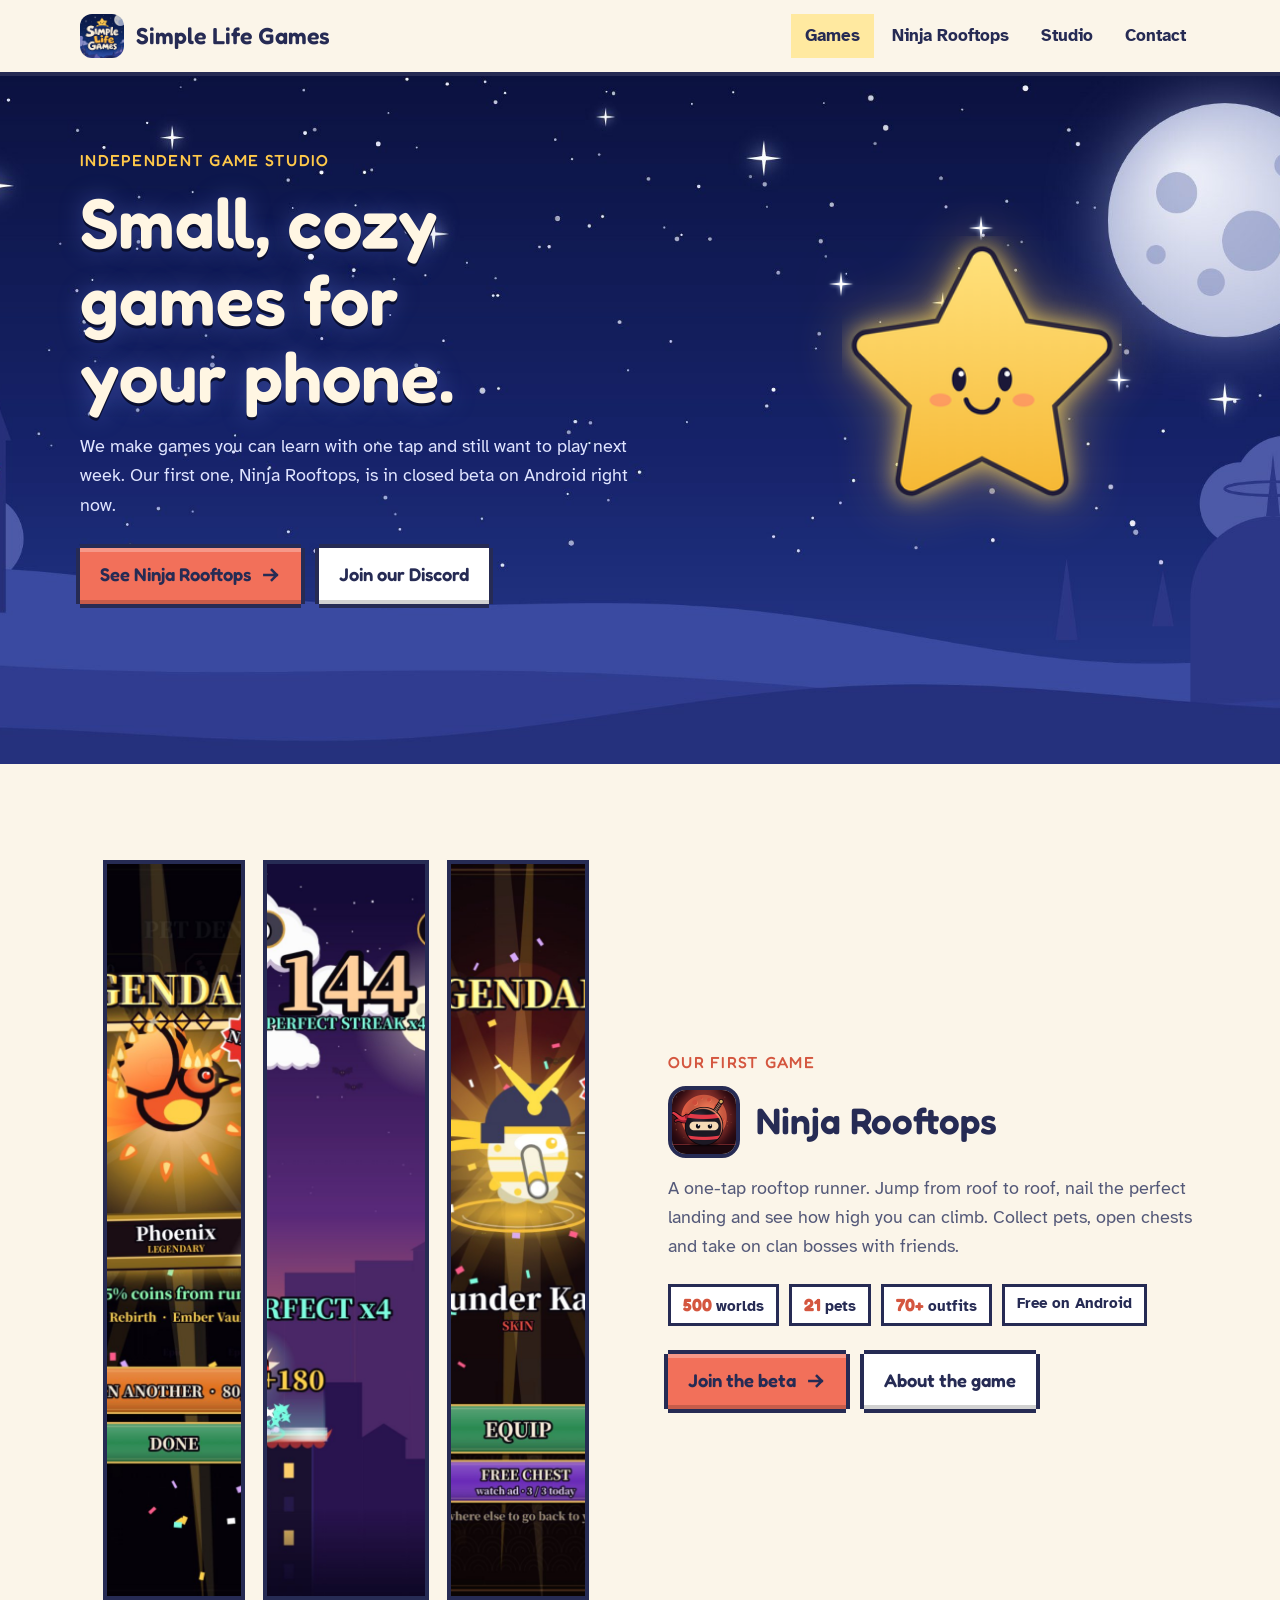
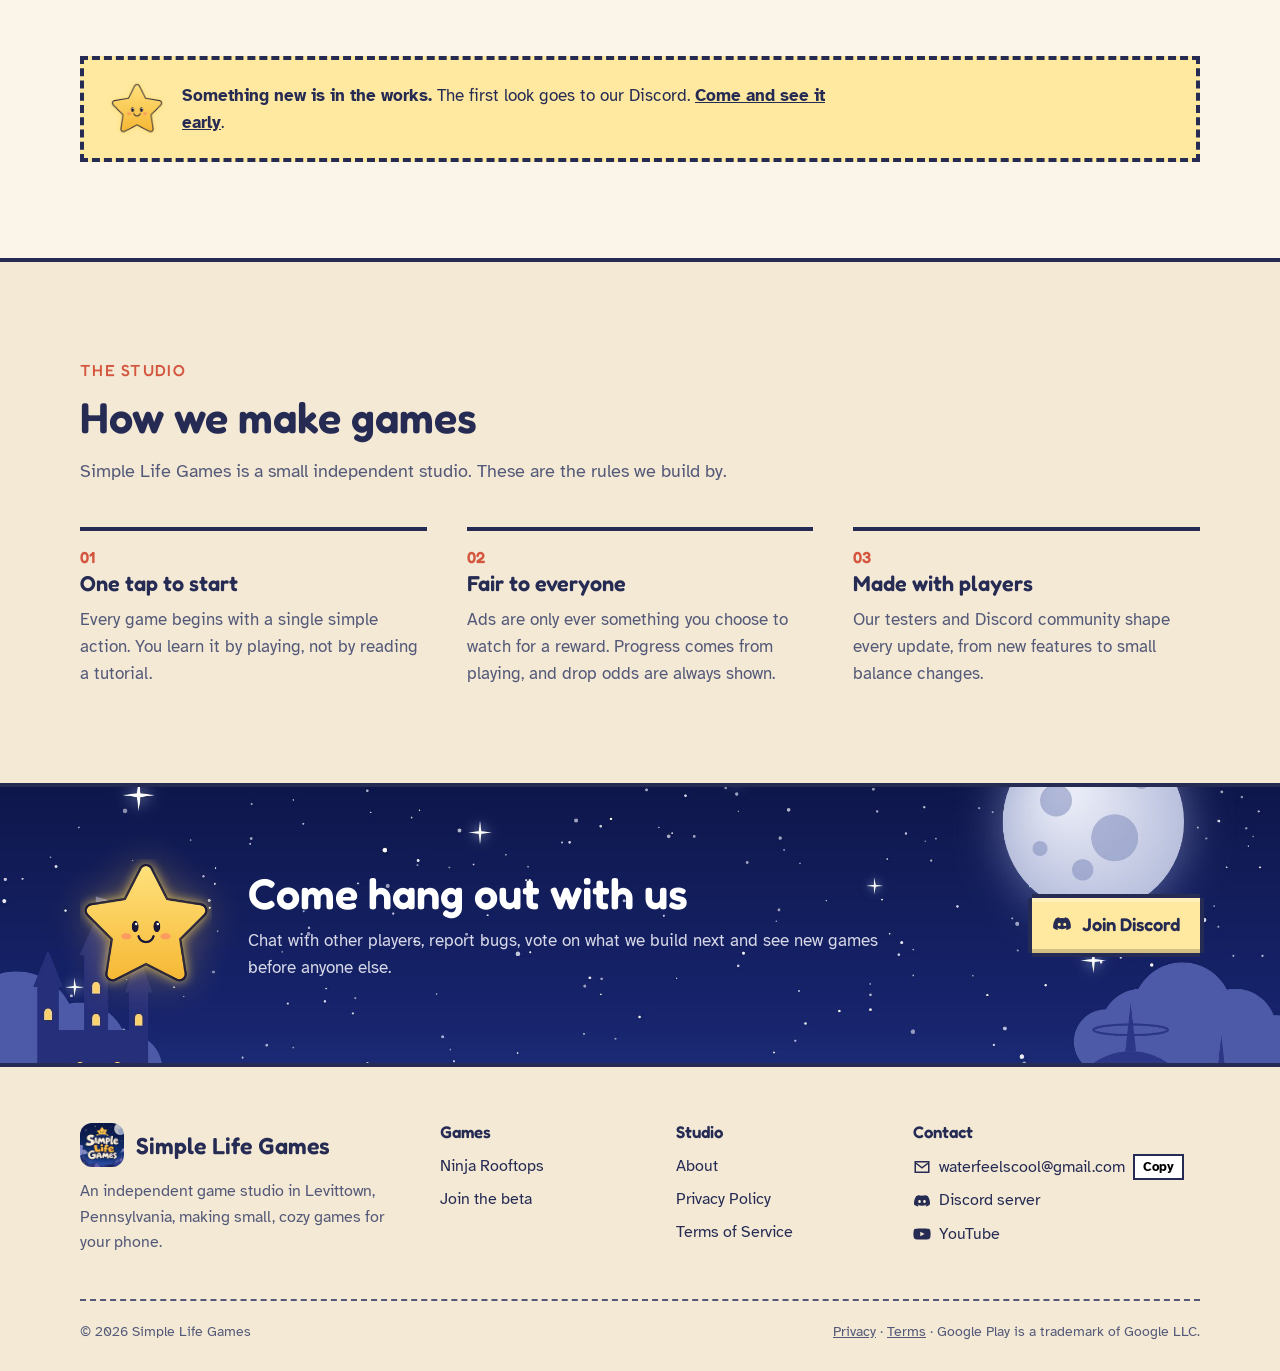
==== index.html @ 68d37ff4 "Night-sky restyle with the new studio and Ninja Rooftops icons New studio logo, favicon and touch ic" ====
<!doctype html>
<html lang="en">
<head>
<meta charset="utf-8">
<meta name="viewport" content="width=device-width,initial-scale=1,viewport-fit=cover">
<title>Simple Life Games</title>
<meta name="description" content="Simple Life Games is an independent studio making small, cozy games for your phone. Our first game, Ninja Rooftops, is in closed beta on Android.">
<meta property="og:title" content="Simple Life Games">
<meta property="og:description" content="Simple Life Games is an independent studio making small, cozy games for your phone. Our first game, Ninja Rooftops, is in closed beta on Android.">
<meta property="og:image" content="https://simplelifegames.com/slg-icon-512.png">
<meta property="og:type" content="website">
<meta name="twitter:card" content="summary">
<meta name="theme-color" content="#0b1240">
<link rel="icon" type="image/png" href="favicon.png">
<link rel="apple-touch-icon" href="apple-touch-icon.png">
<link rel="preconnect" href="https://fonts.googleapis.com">
<link rel="preconnect" href="https://fonts.gstatic.com" crossorigin>
<link rel="stylesheet" href="https://fonts.googleapis.com/css2?family=Atkinson+Hyperlegible:wght@400;700&family=Fredoka:wght@500;600;700&display=swap">
<link rel="stylesheet" href="style.css">
</head>
<body>
<a class="skip" href="#main">Skip to content</a>
<header class="site-header">
  <nav class="wrap nav" aria-label="Main">
    <a class="brand" href="index.html"><img src="slg-icon.png" alt="" width="44" height="44"><span>Simple Life Games</span></a>
    <button class="menu-btn" aria-label="Open menu" aria-expanded="false"><span></span><span></span><span></span></button>
    <ul class="nav-links"><li><a href="index.html#games" aria-current="page">Games</a></li><li><a href="ninja-rooftops.html">Ninja Rooftops</a></li><li><a href="index.html#studio">Studio</a></li><li><a href="#contact">Contact</a></li></ul>
  </nav>
</header>

<main id="main">
<section class="hero">
  <div class="wrap hero-grid">
    <div>
      <span class="label">Independent game studio</span>
      <h1>Small, cozy games for your phone.</h1>
      <p class="lede">We make games you can learn with one tap and still want to play next week. Our first one, Ninja Rooftops, is in closed beta on Android right now.</p>
      <div class="btns">
        <a class="btn" href="ninja-rooftops.html">See Ninja Rooftops <svg viewBox="0 0 24 24" fill="none" stroke="currentColor" stroke-width="3" stroke-linecap="square" aria-hidden="true"><path d="M4 12h15M13 6l6 6-6 6"/></svg></a>
        <a class="btn btn-light" data-link="discord" href="https://discord.gg/74Zpkr4ST">Join our Discord</a>
      </div>
    </div>
    <div class="mascot">
      <img src="star-mascot.png" alt="The Simple Life Games star, smiling" width="240" height="240">
      <img class="spark" src="spark.png" alt="" style="left:-6%;top:12%">
      <img class="spark" src="spark.png" alt="" style="right:-4%;top:46%;animation-delay:.6s">
      <img class="spark" src="spark.png" alt="" style="left:44%;top:-8%;animation-delay:1.1s">
    </div>
  </div>
  </section>

<section class="section" id="games">
  <div class="wrap">
    <div class="game">
      <div class="phones">
        <img src="shot-pet.jpg" alt="Ninja Rooftops pet screen" width="360" height="740" loading="lazy">
        <img src="shot-run.jpg" alt="Ninja Rooftops gameplay, jumping between rooftops" width="360" height="740" loading="lazy">
        <img src="shot-chest.jpg" alt="Ninja Rooftops chest opening" width="360" height="740" loading="lazy">
      </div>
      <div>
        <span class="label">Our first game</span>
        <div class="app-id"><img src="nr-icon.png" alt="" width="72" height="72"><h2>Ninja Rooftops</h2></div>
        <p class="lede">A one-tap rooftop runner. Jump from roof to roof, nail the perfect landing and see how high you can climb. Collect pets, open chests and take on clan bosses with friends.</p>
        <ul class="facts"><li><b>500</b>worlds</li><li><b>21</b>pets</li><li><b>70+</b>outfits</li><li>Free on Android</li></ul>
        <div class="btns">
          <a class="btn" href="ninja-rooftops.html#beta">Join the beta <svg viewBox="0 0 24 24" fill="none" stroke="currentColor" stroke-width="3" stroke-linecap="square" aria-hidden="true"><path d="M4 12h15M13 6l6 6-6 6"/></svg></a>
          <a class="btn btn-light" href="ninja-rooftops.html">About the game</a>
        </div>
      </div>
    </div>
    <div class="next">
      <img src="star-mascot.png" alt="" width="56" height="56">
      <p><b>Something new is in the works.</b> The first look goes to our Discord. <a data-link="discord" href="https://discord.gg/74Zpkr4ST">Come and see it early</a>.</p>
    </div>
  </div>
</section>

<section class="section tint" id="studio">
  <div class="wrap">
    <div class="section-head">
      <span class="label">The studio</span>
      <h2>How we make games</h2>
      <p class="lede">Simple Life Games is a small independent studio. These are the rules we build by.</p>
    </div>
    <div class="notes">
      <div class="note"><h3>One tap to start</h3><p>Every game begins with a single simple action. You learn it by playing, not by reading a tutorial.</p></div>
      <div class="note"><h3>Fair to everyone</h3><p>Ads are only ever something you choose to watch for a reward. Progress comes from playing, and drop odds are always shown.</p></div>
      <div class="note"><h3>Made with players</h3><p>Our testers and Discord community shape every update, from new features to small balance changes.</p></div>
    </div>
  </div>
</section>

<section class="community">
  <div class="wrap inner">
    <img src="star-mascot.png" alt="" width="132" height="132">
    <div>
      <h2>Come hang out with us</h2>
      <p>Chat with other players, report bugs, vote on what we build next and see new games before anyone else.</p>
      <p class="live" data-discord hidden><i></i><span></span></p>
    </div>
    <div class="btns"><a class="btn btn-yellow" data-link="discord" href="https://discord.gg/74Zpkr4ST"><svg viewBox="0 0 24 24" fill="currentColor" aria-hidden="true"><path d="M19.6 5.3A16.5 16.5 0 0 0 15.5 4l-.5 1a15 15 0 0 0-6 0L8.5 4a16.5 16.5 0 0 0-4.1 1.3C1.8 9.2 1.1 13 1.4 16.7A16.6 16.6 0 0 0 6.5 19.3l1-1.6a10.7 10.7 0 0 1-1.7-.8l.4-.3a11.8 11.8 0 0 0 11.6 0l.4.3a10.7 10.7 0 0 1-1.7.8l1 1.6a16.5 16.5 0 0 0 5.1-2.6c.4-4.3-.6-8-3-11.4ZM8.7 14.5c-1 0-1.8-.9-1.8-2s.8-2 1.8-2 1.8.9 1.8 2-.8 2-1.8 2Zm6.6 0c-1 0-1.8-.9-1.8-2s.8-2 1.8-2 1.8.9 1.8 2-.8 2-1.8 2Z"/></svg> Join Discord</a></div>
  </div>
</section>
</main>
<footer class="site-footer" id="contact">
  <div class="wrap">
    <div class="foot">
      <div>
        <a class="brand" href="index.html"><img src="slg-icon.png" alt="" width="44" height="44"><span>Simple Life Games</span></a>
        <p>An independent game studio in Levittown, Pennsylvania, making small, cozy games for your phone.</p>
      </div>
      <div><h4>Games</h4><ul><li><a href="ninja-rooftops.html">Ninja Rooftops</a></li><li><a href="ninja-rooftops.html#beta">Join the beta</a></li></ul></div>
      <div><h4>Studio</h4><ul><li><a href="index.html#studio">About</a></li><li><a href="privacy.html">Privacy Policy</a></li><li><a href="terms.html">Terms of Service</a></li></ul></div>
      <div><h4>Contact</h4><ul>
        <li class="contact-line"><svg viewBox="0 0 24 24" fill="none" stroke="currentColor" stroke-width="2" aria-hidden="true"><rect x="3" y="5" width="18" height="14"/><path d="m4 7 8 6 8-6"/></svg><a data-email href="mailto:waterfeelscool@gmail.com">waterfeelscool@gmail.com</a><button class="copy-btn" type="button">Copy</button></li>
        <li><a class="contact-line" data-link="discord" href="https://discord.gg/74Zpkr4ST"><svg viewBox="0 0 24 24" fill="currentColor" aria-hidden="true"><path d="M19.6 5.3A16.5 16.5 0 0 0 15.5 4l-.5 1a15 15 0 0 0-6 0L8.5 4a16.5 16.5 0 0 0-4.1 1.3C1.8 9.2 1.1 13 1.4 16.7A16.6 16.6 0 0 0 6.5 19.3l1-1.6a10.7 10.7 0 0 1-1.7-.8l.4-.3a11.8 11.8 0 0 0 11.6 0l.4.3a10.7 10.7 0 0 1-1.7.8l1 1.6a16.5 16.5 0 0 0 5.1-2.6c.4-4.3-.6-8-3-11.4ZM8.7 14.5c-1 0-1.8-.9-1.8-2s.8-2 1.8-2 1.8.9 1.8 2-.8 2-1.8 2Zm6.6 0c-1 0-1.8-.9-1.8-2s.8-2 1.8-2 1.8.9 1.8 2-.8 2-1.8 2Z"/></svg><span>Discord server</span></a></li>
        <li><a class="contact-line" data-link="youtube" href="https://www.youtube.com/@simplelifegames"><svg viewBox="0 0 24 24" fill="currentColor" aria-hidden="true"><path d="M23 7.2a3 3 0 0 0-2.1-2.1C19 4.6 12 4.6 12 4.6s-7 0-8.9.5A3 3 0 0 0 1 7.2 31 31 0 0 0 .5 12a31 31 0 0 0 .5 4.8 3 3 0 0 0 2.1 2.1c1.9.5 8.9.5 8.9.5s7 0 8.9-.5a3 3 0 0 0 2.1-2.1 31 31 0 0 0 .5-4.8 31 31 0 0 0-.5-4.8ZM9.7 15V9l5.8 3-5.8 3Z"/></svg><span>YouTube</span></a></li>
      </ul></div>
    </div>
    <div class="legal"><span>&copy; <span data-year>2026</span> Simple Life Games</span><span><a href="privacy.html">Privacy</a> &middot; <a href="terms.html">Terms</a> &middot; Google Play is a trademark of Google LLC.</span></div>
  </div>
</footer>
<script src="site.js"></script>
</body>
</html>
---- style.css ----
/* ===== Simple Life Games ===== */
:root {
  --paper: #fbf5e9;
  --paper-2: #f3e9d5;
  --ink: #262b54;
  --ink-soft: #545979;
  --coral: #f2705a;
  --coral-d: #d4563f;
  --sky: #aadef8;
  --sky-d: #7ec8f0;
  --yellow: #ffe9a0;
  --green: #6cc45c;
  --night: #170c33;
  --px: 4px;
  --wrap: 1120px;
  --head: "Fredoka", "Atkinson Hyperlegible", system-ui, sans-serif;
  --navy: #0b1240;
  --navy-2: #1b2a6e;
  --cream: #fff6e3;
  --star: #ffc94a;
  --body: "Atkinson Hyperlegible", system-ui, -apple-system, "Segoe UI", sans-serif;
}
*, *::before, *::after { box-sizing: border-box; }
* { margin: 0; }
html { scroll-behavior: smooth; -webkit-text-size-adjust: 100%; }
body { font-family: var(--body); font-size: 1.0625rem; line-height: 1.6; color: var(--ink); background: var(--paper); -webkit-font-smoothing: antialiased; }
img, canvas, svg { display: block; max-width: 100%; }
a { color: inherit; }
h1, h2, h3, h4 { font-family: var(--head); font-weight: 600; line-height: 1.1; letter-spacing: 0; }
h1 { font-size: clamp(2.6rem, 6vw, 4.4rem); }
h2 { font-size: clamp(1.9rem, 3.6vw, 2.7rem); }
h3 { font-size: 1.35rem; }
p { max-width: 62ch; }
.pixel { image-rendering: pixelated; image-rendering: crisp-edges; }
.wrap { width: min(100% - 40px, var(--wrap)); margin-inline: auto; }
[hidden] { display: none !important; }
.skip { position: absolute; left: -999px; top: 8px; background: var(--ink); color: #fff; padding: 8px 14px; z-index: 100; }
.skip:focus { left: 8px; }
:focus-visible { outline: 3px solid var(--coral); outline-offset: 3px; }

/* ---------- pixel frame: notched corners like an 8-bit window ---------- */
.frame-px {
  background: #fff;
  box-shadow: 0 calc(var(--px) * -1) 0 0 var(--ink), 0 var(--px) 0 0 var(--ink), calc(var(--px) * -1) 0 0 0 var(--ink), var(--px) 0 0 0 var(--ink);
}

/* ---------- buttons ---------- */
.btns { display: flex; flex-wrap: wrap; gap: 18px; margin-top: 28px; }
.btn {
  --bg: var(--coral); --fg: var(--ink);
  display: inline-flex; align-items: center; gap: 10px; padding: 12px 20px 14px;
  font-family: var(--head); font-size: 1.15rem; font-weight: 600; text-decoration: none; color: var(--fg); background: var(--bg);
  border: 0; cursor: pointer;
  box-shadow: 0 -4px 0 0 var(--ink), 0 4px 0 0 var(--ink), -4px 0 0 0 var(--ink), 4px 0 0 0 var(--ink), inset 0 -4px 0 0 rgba(0, 0, 0, .18), inset 0 4px 0 0 rgba(255, 255, 255, .28);
  transition: transform .08s steps(1);
}
.btn:hover { transform: translateY(-2px); }
.btn:active { transform: translateY(2px); box-shadow: 0 -4px 0 0 var(--ink), 0 4px 0 0 var(--ink), -4px 0 0 0 var(--ink), 4px 0 0 0 var(--ink), inset 0 4px 0 0 rgba(0, 0, 0, .18); }
.btn svg { width: 20px; height: 20px; }
.btn-light { --bg: #fff; }
.btn-sky { --bg: var(--sky); }
.btn-yellow { --bg: var(--yellow); }

/* ---------- header ---------- */
.site-header { position: sticky; top: 0; z-index: 50; background: var(--paper); border-bottom: 4px solid var(--ink); }
.nav { display: flex; align-items: center; justify-content: space-between; height: 72px; }
.brand { display: flex; align-items: center; gap: 12px; text-decoration: none; }
.brand img { width: 44px; height: 44px; border-radius: 12px; }
.brand span { font-family: var(--head); font-weight: 600; font-size: 1.45rem; white-space: nowrap; }
.nav-links { display: flex; gap: 4px; list-style: none; padding: 0; }
.nav-links a { display: block; padding: 8px 14px; font-weight: 700; text-decoration: none; }
.nav-links a:hover, .nav-links a[aria-current="page"] { background: var(--yellow); }
.menu-btn { display: none; width: 46px; height: 42px; background: #fff; border: 0; cursor: pointer; padding: 10px; box-shadow: 0 -3px 0 0 var(--ink), 0 3px 0 0 var(--ink), -3px 0 0 0 var(--ink), 3px 0 0 0 var(--ink); }
.menu-btn span { display: block; height: 4px; background: var(--ink); margin: 4px 0; }

/* ---------- small label ---------- */
.label { display: block; font-family: var(--head); font-size: 1rem; font-weight: 500; color: var(--coral-d); text-transform: uppercase; letter-spacing: .08em; margin-bottom: 10px; }
.lede { font-size: 1.15rem; color: var(--ink-soft); margin-top: 16px; }

/* ---------- home hero ---------- */
.hero { position: relative; overflow: hidden; background: var(--navy) url(hero-night.jpg) center bottom / cover no-repeat; padding: 72px 0 120px; }
.hero-grid { position: relative; z-index: 2; display: grid; grid-template-columns: 1.2fr .8fr; align-items: center; gap: 32px; padding-bottom: 40px; }
.hero h1 { max-width: 12ch; }
.hero .lede { color: #dfe4ff; max-width: 46ch; }
.hero h1 { color: var(--cream); text-shadow: 0 3px 0 #0a0f30, 0 0 24px rgba(120,150,255,.35); }
.hero .label { color: var(--star); }
.mascot { position: relative; justify-self: center; width: min(100%, 280px); aspect-ratio: 1; }
.mascot img { width: 100%; height: 100%; animation: float 3.2s ease-in-out infinite; filter: drop-shadow(0 0 28px rgba(255,201,74,.45)); }
@keyframes float { 0%, 100% { transform: translateY(0) rotate(-3deg); } 50% { transform: translateY(-14px) rotate(3deg); } }
.mascot .spark { position: absolute; width: 30px; height: 30px; animation: twinkle 1.8s ease-in-out infinite; }
@keyframes bob { 50% { transform: translateY(-8px); } }
@keyframes twinkle { 0%, 100% { opacity: 1; transform: scale(1); } 50% { opacity: .2; transform: scale(.6); } }
.puff { position: absolute; z-index: 1; height: auto; image-rendering: pixelated; animation: drift linear infinite; }
@keyframes drift { from { transform: translateX(-200px); } to { transform: translateX(calc(100vw + 200px)); } }
.ground { position: relative; z-index: 2; height: 40px; background: url(img/ground.png) repeat-x 0 0 / 64px 40px; image-rendering: pixelated; }
.ground-band { height: 28px; background: #e8c48c; border-bottom: 4px solid var(--ink); }

/* ---------- sections ---------- */
.section { padding: 96px 0; }
.section.tint { background: var(--paper-2); border-block: 4px solid var(--ink); }
.section-head { margin-bottom: 40px; }

/* home: featured game */
.game { display: grid; grid-template-columns: 1fr 1fr; gap: 56px; align-items: center; }
.phones { max-width: 460px; justify-self: center; display: flex; justify-content: center; align-items: flex-end; gap: 18px; }
.phones img { width: 31%; aspect-ratio: 360 / 740; object-fit: cover; background: #000; border: 4px solid var(--ink); }
.phones img:nth-child(2) { width: 36%; }
.app-id { display: flex; align-items: center; gap: 16px; }
.app-id img { width: 72px; height: 72px; border: 4px solid var(--ink); border-radius: 18px; }
.app-id h2 { font-size: 2.3rem; }
.facts { display: flex; flex-wrap: wrap; gap: 10px; list-style: none; padding: 0; margin-top: 22px; }
.facts li { font-weight: 700; font-size: .95rem; padding: 4px 12px; background: #fff; border: 3px solid var(--ink); }
.facts li b { font-family: var(--head); font-size: 1.1rem; color: var(--coral-d); margin-right: 4px; }
.next { margin-top: 56px; display: flex; align-items: center; gap: 18px; padding: 22px 26px; background: var(--yellow); border: 4px dashed var(--ink); }
.next img { width: 54px; height: auto; flex: none; }
.next p { margin: 0; }
.next a { font-weight: 700; }

/* home: studio notes */
.notes { display: grid; grid-template-columns: repeat(3, 1fr); gap: 40px; counter-reset: n; }
.note { border-top: 4px solid var(--ink); padding-top: 18px; }
.note h3::before { counter-increment: n; content: "0" counter(n); display: block; font-size: 1rem; color: var(--coral-d); margin-bottom: 6px; }
.note p { color: var(--ink-soft); margin-top: 10px; }

/* community band */
.community { background: var(--navy) url(hero-night.jpg) center 30% / cover no-repeat; color: var(--paper); padding: 72px 0; }
.community .inner { display: flex; align-items: center; gap: 36px; }
.community img { width: 132px; height: auto; flex: none; filter: drop-shadow(0 0 20px rgba(255,201,74,.35)); }
.community h2 { color: #fff; }
.community p { color: #d7d8e8; margin-top: 10px; }
.community .btns { margin: 0 0 0 auto; }
.live { display: flex; align-items: center; gap: 8px; margin-top: 12px; font-weight: 700; font-size: .95rem; }
.live i { width: 10px; height: 10px; background: var(--green); }

/* ---------- footer ---------- */
.site-footer { background: var(--paper-2); border-top: 4px solid var(--ink); padding: 56px 0 28px; font-size: .98rem; }
.foot { display: grid; grid-template-columns: 1.6fr 1fr 1fr 1.4fr; gap: 32px; }
.foot .brand { margin-bottom: 12px; }
.foot p { color: var(--ink-soft); max-width: 34ch; }
.foot h4 { font-size: 1.05rem; margin-bottom: 12px; }
.foot ul { list-style: none; padding: 0; display: grid; gap: 8px; }
.foot a { text-decoration: none; }
.foot a:hover { text-decoration: underline; }
.contact-line { display: flex; align-items: center; gap: 8px; flex-wrap: wrap; }
.contact-line svg { width: 18px; height: 18px; flex: none; }
.copy-btn { font: inherit; font-size: .8rem; font-weight: 700; padding: 1px 8px; background: #fff; border: 2px solid var(--ink); cursor: pointer; }
.legal { display: flex; justify-content: space-between; flex-wrap: wrap; gap: 12px; margin-top: 44px; padding-top: 20px; border-top: 2px dashed var(--ink-soft); color: var(--ink-soft); font-size: .88rem; }
.legal a { color: inherit; }

/* ---------- Ninja Rooftops page ---------- */
.nr-hero { position: relative; min-height: min(86vh, 760px); display: flex; align-items: center; background: var(--night); color: #fff; overflow: hidden; }
.nr-hero canvas.rooftops { position: absolute; inset: 0; width: 100%; height: 100%; }
.nr-hero .shade { position: absolute; inset: 0; background: linear-gradient(90deg, rgba(23, 12, 51, .92) 0%, rgba(23, 12, 51, .6) 45%, rgba(23, 12, 51, 0) 75%); pointer-events: none; }
.nr-hero .wrap { position: relative; z-index: 2; pointer-events: none; }
.nr-hero .copy { max-width: 540px; pointer-events: auto; }
.nr-logo { display: flex; align-items: center; gap: 16px; }
.nr-logo img { width: 88px; height: 88px; border: 4px solid #fff; border-radius: 20px; }
.tag { display: inline-block; font-family: var(--head); font-weight: 600; padding: 4px 10px; background: var(--yellow); color: var(--ink); }
.nr-title { font-size: clamp(3rem, 7vw, 5.2rem); margin-top: 20px; color: #fff; }
.nr-title span { color: var(--yellow); }
.tagline { font-family: var(--head); font-size: 1.4rem; color: var(--sky); margin-top: 8px; }
.nr-hero .lede { color: #e4e1f3; }
.nr-hero .live { color: #e4e1f3; }
.tap-hint { position: absolute; z-index: 3; right: 24px; bottom: 24px; font-family: var(--head); font-size: 1rem; color: var(--ink); background: var(--yellow); border: 0; padding: 6px 12px; cursor: pointer; }
.tap-hint.gone { display: none; }
.cta-bar { position: fixed; left: 50%; bottom: 16px; z-index: 60; transform: translate(-50%, 140%); display: flex; align-items: center; gap: 14px; padding: 10px 12px 10px 10px; background: #fff; box-shadow: 0 -4px 0 0 var(--ink), 0 4px 0 0 var(--ink), -4px 0 0 0 var(--ink), 4px 0 0 0 var(--ink); transition: transform .25s; width: max-content; max-width: calc(100% - 32px); }
.cta-bar.show { transform: translate(-50%, 0); }
.cta-bar img { width: 44px; height: 44px; border-radius: 10px; }
.cta-bar b { display: block; font-family: var(--head); }
.cta-bar small { color: var(--ink-soft); }
.cta-bar .btn { padding: 8px 14px 10px; font-size: 1rem; margin-left: 8px; }

.stats { display: grid; grid-template-columns: repeat(6, 1fr); gap: 16px; text-align: center; }
.stat b { display: block; font-family: var(--head); font-size: 2.6rem; font-weight: 600; color: var(--coral-d); line-height: 1; }
.stat span { font-weight: 700; color: var(--ink-soft); font-size: .95rem; }

.feats { display: grid; grid-template-columns: repeat(3, 1fr); gap: 28px; }
.feat { padding: 24px; }
.feat .icon { width: 84px; height: 84px; display: grid; place-items: center; background: var(--c, var(--yellow)); margin-bottom: 14px; }
.feat .icon img { width: 70px; height: 70px; object-fit: contain; }
.feat p { color: var(--ink-soft); margin-top: 8px; }

.roster { display: grid; grid-template-columns: repeat(4, 1fr); gap: 24px; }
.ninja-card { padding: 14px 14px 16px; text-align: center; }
.ninja-card canvas { width: 100%; height: auto; aspect-ratio: 160 / 110; margin-bottom: 6px; background: var(--night); }
.ninja-card b { display: block; font-family: var(--head); font-size: 1.15rem; }
.ninja-card small { color: var(--ink-soft); font-weight: 700; }

.shots { display: grid; grid-template-columns: repeat(5, 1fr); gap: 20px; }
.shot img { width: 100%; aspect-ratio: 360 / 740; object-fit: cover; border: 4px solid var(--ink); background: #000; }
.shot figcaption { font-weight: 700; margin-top: 10px; line-height: 1.3; }
.shot small { display: block; font-weight: 400; color: var(--ink-soft); }

.steps { display: grid; grid-template-columns: repeat(3, 1fr); gap: 32px; counter-reset: s; }
.step { padding: 26px; display: flex; flex-direction: column; }
.step h3::before { counter-increment: s; content: "Step " counter(s); display: block; font-size: .95rem; color: var(--coral-d); margin-bottom: 6px; }
.step p { color: var(--ink-soft); margin: 10px 0 0; flex: 1; }
.step .btn { align-self: flex-start; margin-top: 22px; }

/* ---------- legal pages ---------- */
.doc-hero { padding: 64px 0 36px; background: var(--paper-2); border-bottom: 4px solid var(--ink); margin-bottom: 48px; }
.doc-hero .lede { margin-top: 12px; }
.doc { display: grid; grid-template-columns: 240px 1fr; gap: 48px; padding-bottom: 96px; }
.toc { position: sticky; top: 96px; align-self: start; display: grid; gap: 2px; font-size: .95rem; }
.toc-long { max-height: calc(100vh - 120px); overflow-y: auto; }
.toc a { text-decoration: none; padding: 5px 10px; font-weight: 700; color: var(--ink-soft); }
.toc a:hover, .toc a.on { background: var(--yellow); color: var(--ink); }
.prose { max-width: 74ch; }
.prose h2 { font-size: 1.6rem; margin: 40px 0 12px; scroll-margin-top: 100px; }
.prose h2:first-child { margin-top: 0; }
.prose p, .prose li { color: #353a5e; }
.prose p + p { margin-top: 12px; }
.prose ul { padding-left: 22px; display: grid; gap: 8px; margin: 12px 0; }
.callout { margin: 16px 0; padding: 16px 20px; background: #fff; border: 4px solid var(--ink); }
.table-wrap { overflow-x: auto; margin: 16px 0; border: 4px solid var(--ink); background: #fff; }
table { border-collapse: collapse; width: 100%; font-size: .95rem; }
th, td { text-align: left; padding: 10px 14px; border-bottom: 2px solid var(--paper-2); vertical-align: top; }
th { font-family: var(--head); font-weight: 600; background: var(--yellow); }

/* ---------- reveal on scroll (only below the first screen) ---------- */
.reveal.pre { opacity: 0; transform: translateY(16px); }
.reveal.in { opacity: 1; transform: none; transition: opacity .5s var(--d, 0s), transform .5s var(--d, 0s); }

/* ---------- responsive ---------- */
@media (max-width: 960px) {
  .hero-grid, .game { grid-template-columns: 1fr; }
  .mascot { width: 200px; order: -1; }
  .phones { max-width: 330px; }
  .notes, .feats, .steps { grid-template-columns: 1fr; gap: 28px; }
  .stats { grid-template-columns: repeat(3, 1fr); row-gap: 28px; }
  .roster { grid-template-columns: repeat(2, 1fr); }
  .shots { grid-template-columns: repeat(5, 70%); overflow-x: auto; scroll-snap-type: x mandatory; padding-bottom: 12px; }
  .shot { scroll-snap-align: start; }
  .foot { grid-template-columns: 1fr 1fr; }
  .community .inner { flex-direction: column; align-items: flex-start; }
  .community .btns { margin: 0; }
  .doc { grid-template-columns: 1fr; }
  .toc { position: static; grid-template-columns: repeat(2, 1fr); }
  .toc-long { max-height: none; overflow: visible; }
}
@media (max-width: 720px) {
  body { font-size: 1rem; }
  .menu-btn { display: block; }
  .nav-links { display: none; position: absolute; left: 0; right: 0; top: 100%; flex-direction: column; background: var(--paper); border-bottom: 4px solid var(--ink); padding: 8px 20px 16px; }
  .site-header.menu-open .nav-links { display: flex; }
  .brand span { font-size: 1.2rem; }
  .section { padding: 68px 0; }
  .hero { padding-top: 40px; }
  .next { flex-direction: column; align-items: flex-start; }
  .foot { grid-template-columns: 1fr; }
  .tap-hint { display: none; }
}
@media (prefers-reduced-motion: reduce) {
  *, *::before, *::after { animation: none !important; transition: none !important; }
}
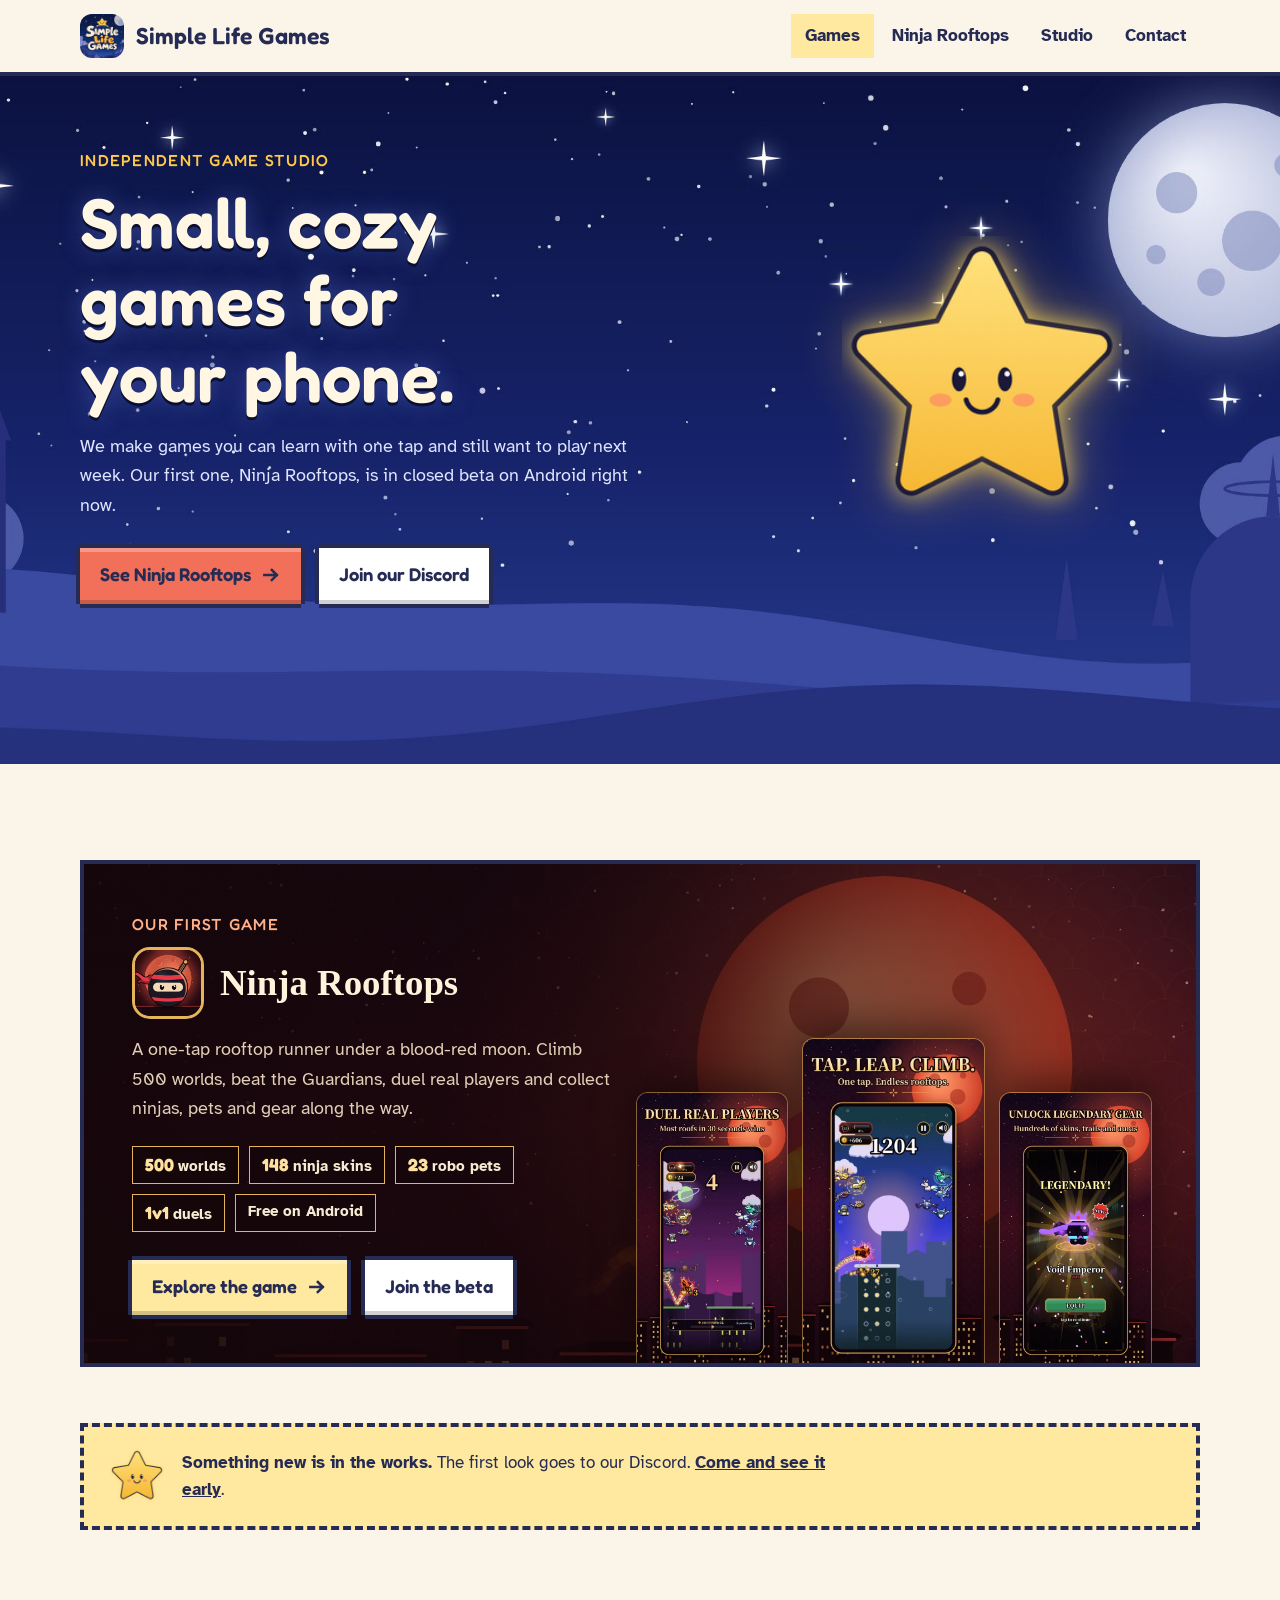
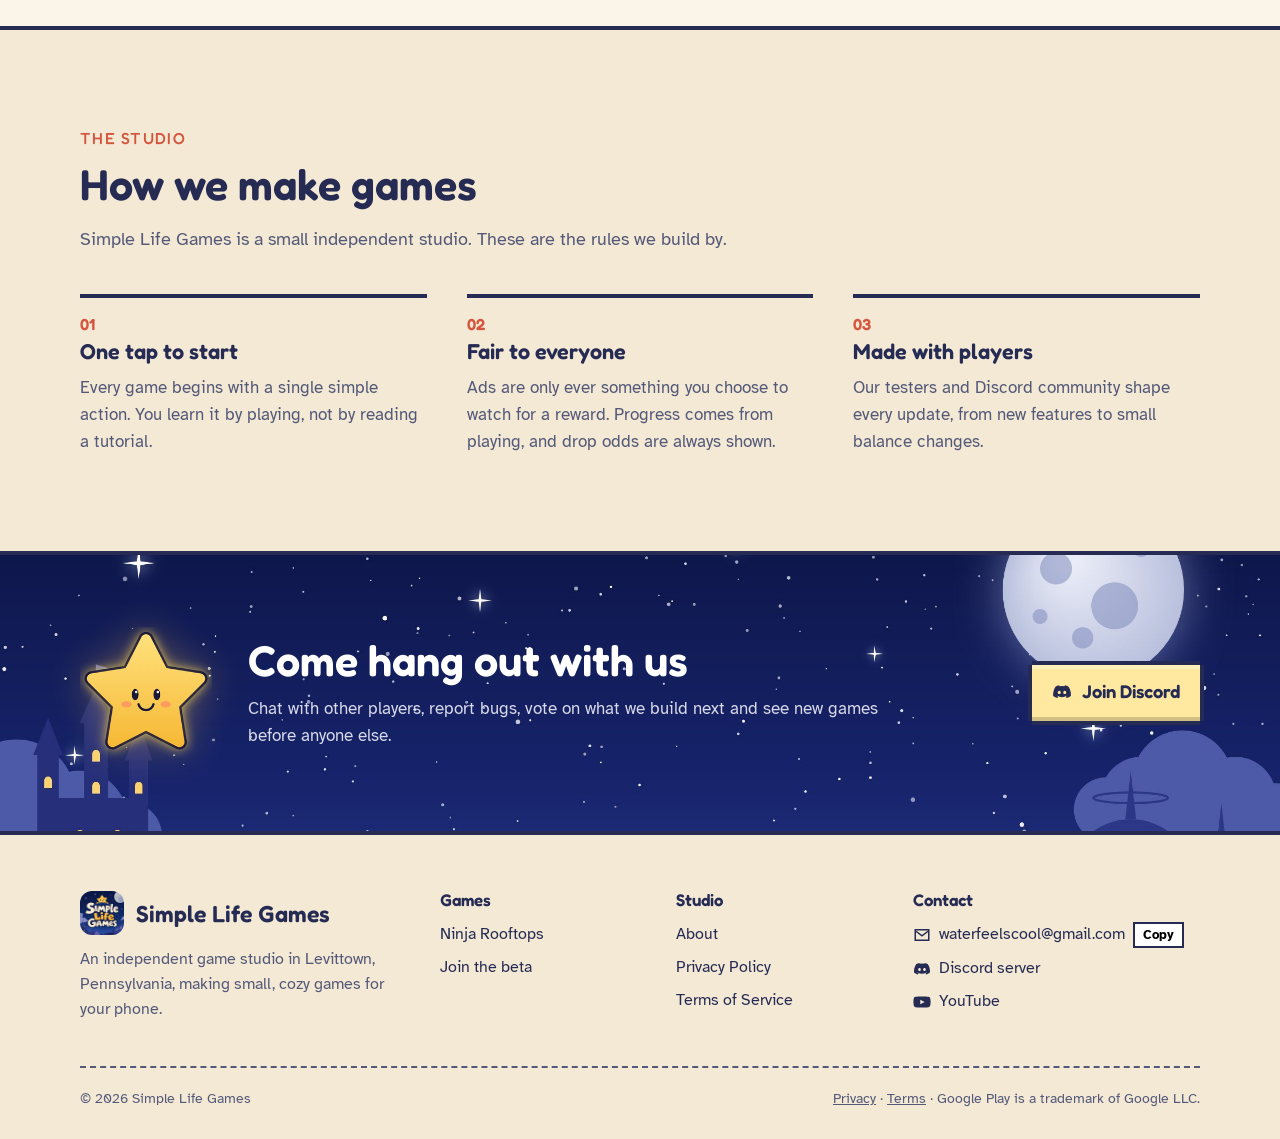
==== commit 992680dc: "Ninja Rooftops: ninja-themed game page, captioned previews, in-game feature art, new banner and shar" ====
--- a/index.html
+++ b/index.html
@@ -4,9 +4,9 @@
 <meta charset="utf-8">
 <meta name="viewport" content="width=device-width,initial-scale=1,viewport-fit=cover">
 <title>Simple Life Games</title>
-<meta name="description" content="Simple Life Games is an independent studio making small, cozy games for your phone. Our first game, Ninja Rooftops, is in closed beta on Android.">
+<meta name="description" content="Simple Life Games is an independent studio making small, cozy games for your phone. Our first game, Ninja Rooftops, is coming to Android.">
 <meta property="og:title" content="Simple Life Games">
-<meta property="og:description" content="Simple Life Games is an independent studio making small, cozy games for your phone. Our first game, Ninja Rooftops, is in closed beta on Android.">
+<meta property="og:description" content="Simple Life Games is an independent studio making small, cozy games for your phone. Our first game, Ninja Rooftops, is coming to Android.">
 <meta property="og:image" content="https://simplelifegames.com/slg-icon-512.png">
 <meta property="og:type" content="website">
 <meta name="twitter:card" content="summary">
@@ -51,21 +51,21 @@
 
 <section class="section" id="games">
   <div class="wrap">
-    <div class="game">
-      <div class="phones">
-        <img src="shot-pet.jpg" alt="Ninja Rooftops pet screen" width="360" height="740" loading="lazy">
-        <img src="shot-run.jpg" alt="Ninja Rooftops gameplay, jumping between rooftops" width="360" height="740" loading="lazy">
-        <img src="shot-chest.jpg" alt="Ninja Rooftops chest opening" width="360" height="740" loading="lazy">
-      </div>
-      <div>
+    <div class="feature-game">
+      <div class="fg-copy">
         <span class="label">Our first game</span>
         <div class="app-id"><img src="nr-icon.png" alt="" width="72" height="72"><h2>Ninja Rooftops</h2></div>
-        <p class="lede">A one-tap rooftop runner. Jump from roof to roof, nail the perfect landing and see how high you can climb. Collect pets, open chests and take on clan bosses with friends.</p>
-        <ul class="facts"><li><b>500</b>worlds</li><li><b>21</b>pets</li><li><b>70+</b>outfits</li><li>Free on Android</li></ul>
+        <p class="lede">A one-tap rooftop runner under a blood-red moon. Climb 500 worlds, beat the Guardians, duel real players and collect ninjas, pets and gear along the way.</p>
+        <ul class="facts"><li><b>500</b>worlds</li><li><b>148</b>ninja skins</li><li><b>23</b>robo pets</li><li><b>1v1</b>duels</li><li>Free on Android</li></ul>
         <div class="btns">
-          <a class="btn" href="ninja-rooftops.html#beta">Join the beta <svg viewBox="0 0 24 24" fill="none" stroke="currentColor" stroke-width="3" stroke-linecap="square" aria-hidden="true"><path d="M4 12h15M13 6l6 6-6 6"/></svg></a>
-          <a class="btn btn-light" href="ninja-rooftops.html">About the game</a>
+          <a class="btn btn-yellow" href="ninja-rooftops.html">Explore the game <svg viewBox="0 0 24 24" fill="none" stroke="currentColor" stroke-width="3" stroke-linecap="square" aria-hidden="true"><path d="M4 12h15M13 6l6 6-6 6"/></svg></a>
+          <a class="btn btn-light" href="ninja-rooftops.html#beta">Join the beta</a>
         </div>
+      </div>
+      <div class="fg-shots">
+        <img src="preview-duel.webp" alt="Duel real players: most roofs in 30 seconds wins" width="540" height="960" loading="lazy">
+        <img src="preview-run.webp" alt="Tap. Leap. Climb. One tap to jump across endless rooftops" width="540" height="960" loading="lazy">
+        <img src="preview-chest.webp" alt="Unlock legendary gear from chests" width="540" height="960" loading="lazy">
       </div>
     </div>
     <div class="next">
--- a/style.css
+++ b/style.css
@@ -253,3 +253,141 @@
 @media (prefers-reduced-motion: reduce) {
   *, *::before, *::after { animation: none !important; transition: none !important; }
 }
+
+/* ===================== Ninja Rooftops page: night-lacquer ninja theme ===================== */
+.nr-page {
+  --lac: #14060a; --lac-2: #1f0a10; --lac-3: #2b0d16; --crim: #b8202c; --crim-l: #e0453a;
+  --gold: #e3b45a; --gold-l: #ffe1a0; --rice: #f6ead2; --rice-soft: #cdb9a0;
+  --serif: "Shippori Mincho B1", "Noto Serif JP", Georgia, serif;
+  background: var(--lac); color: var(--rice);
+}
+.nr-page .site-header { background: rgba(20, 6, 10, .92); border-bottom: 2px solid var(--gold); backdrop-filter: blur(8px); color: var(--rice); }
+.nr-page .nav-links a:hover, .nr-page .nav-links a[aria-current="page"] { background: transparent; color: var(--gold-l); box-shadow: inset 0 -3px 0 var(--crim-l); }
+.nr-page .menu-btn { background: var(--lac-2); box-shadow: 0 0 0 2px var(--gold); }
+.nr-page .menu-btn span { background: var(--gold); }
+.nr-page h1, .nr-page h2, .nr-page h3 { font-family: var(--serif); font-weight: 800; }
+.nr-page .lede { color: var(--rice-soft); }
+.nr-page :focus-visible { outline-color: var(--gold); }
+
+/* gold and ghost buttons with a cut-corner, lacquer-box look */
+.btn-gold, .btn-ghost { --cut: 10px; font-family: var(--serif); font-weight: 800; letter-spacing: .02em; box-shadow: none; clip-path: polygon(var(--cut) 0, calc(100% - var(--cut)) 0, 100% var(--cut), 100% calc(100% - var(--cut)), calc(100% - var(--cut)) 100%, var(--cut) 100%, 0 calc(100% - var(--cut)), 0 var(--cut)); }
+.btn-gold { --bg: linear-gradient(180deg, #ffe1a0, #d99a3a); --fg: #2a0c06; background: var(--bg); }
+.btn-ghost { --bg: rgba(184, 32, 44, .9); --fg: #fff3dc; background: var(--bg); }
+.btn-gold:active, .btn-ghost:active { box-shadow: none; }
+
+/* hero */
+.nr-hero2 { position: relative; overflow: hidden; min-height: min(88vh, 780px); display: flex; align-items: center; padding: 72px 0 96px;
+  background: var(--lac) url(nr-hero.webp) 70% 50% / cover no-repeat; }
+.nr-hero2::before { content: ""; position: absolute; inset: 0; background: linear-gradient(90deg, rgba(20, 6, 10, .94) 0%, rgba(20, 6, 10, .72) 38%, rgba(20, 6, 10, 0) 66%), linear-gradient(0deg, var(--lac) 0%, rgba(20, 6, 10, 0) 22%); }
+.nr-hero2 .wrap { position: relative; z-index: 2; }
+.nr-hero2 .copy { max-width: 560px; }
+.nr-hero2 .kanji { position: absolute; z-index: 1; left: -2vw; top: 50%; transform: translateY(-50%); font-family: var(--serif); font-weight: 800; font-size: min(46vw, 620px); line-height: 1; color: rgba(184, 32, 44, .08); pointer-events: none; user-select: none; }
+.nr-hero2 .nr-logo img { border: 3px solid var(--gold); border-radius: 22px; box-shadow: 0 0 0 4px var(--lac), 0 10px 30px rgba(0, 0, 0, .5); }
+.seal { font-family: var(--serif); font-weight: 800; font-size: .95rem; padding: 6px 12px; color: #fff3dc; background: var(--crim); border: 2px solid var(--gold); transform: rotate(-3deg); }
+.nr-title2 { margin-top: 22px; font-size: clamp(3.2rem, 8vw, 6rem); line-height: .92; text-transform: uppercase; letter-spacing: .02em;
+  color: #fff6e0; text-shadow: 0 4px 0 #3a0c10, 0 0 40px rgba(255, 90, 60, .25); }
+.nr-title2 span { display: block; background: linear-gradient(180deg, #ffe7a8 10%, #e3a240 90%); -webkit-background-clip: text; background-clip: text; color: transparent; text-shadow: none; filter: drop-shadow(0 4px 0 #3a0c10); }
+.tagline2 { display: flex; align-items: center; gap: 14px; margin-top: 18px; font-family: var(--serif); font-weight: 800; font-size: 1.3rem; color: var(--gold-l); letter-spacing: .06em; text-transform: uppercase; }
+.tagline2::before { content: ""; width: 40px; height: 2px; background: var(--crim-l); }
+.nr-hero2 .live { color: var(--rice-soft); }
+
+/* stats band */
+.nr-stats { background: linear-gradient(180deg, var(--lac-3), var(--lac-2)); border-block: 2px solid var(--gold); }
+.stats2 { list-style: none; padding: 0; display: grid; grid-template-columns: repeat(6, 1fr); text-align: center; }
+.stats2 li { padding: 26px 8px; font-weight: 700; color: var(--rice-soft); font-size: .95rem; text-transform: uppercase; letter-spacing: .06em; }
+.stats2 li + li { border-left: 1px solid rgba(227, 180, 90, .25); }
+.stats2 b { display: block; font-family: var(--serif); font-weight: 800; font-size: 2.6rem; line-height: 1.1; color: var(--gold-l); letter-spacing: 0; text-transform: none; }
+
+/* sections */
+.nr-sec { padding: 88px 0; background-image: radial-gradient(circle at 50% 100%, transparent 0 17px, rgba(227, 180, 90, .05) 17px 19px, transparent 19px); background-size: 40px 20px; }
+.nr-head { text-align: center; margin-bottom: 44px; }
+.nr-head h2 { color: #fff3dc; }
+.nr-head .lede { margin-inline: auto; }
+.kicker { display: inline-flex; align-items: center; gap: 12px; font-family: var(--serif); font-weight: 800; font-size: .95rem; color: var(--crim-l); letter-spacing: .14em; text-transform: uppercase; margin-bottom: 10px; }
+.kicker::before, .kicker::after { content: ""; width: 26px; height: 2px; background: var(--gold); }
+.shuriken-rule { display: flex; align-items: center; gap: 18px; width: min(100% - 40px, 520px); margin-inline: auto; }
+.shuriken-rule::before, .shuriken-rule::after { content: ""; flex: 1; height: 1px; background: linear-gradient(90deg, transparent, var(--gold)); }
+.shuriken-rule::after { background: linear-gradient(90deg, var(--gold), transparent); }
+.shuriken-rule svg { width: 28px; height: 28px; fill: var(--gold); animation: spin 9s linear infinite; }
+.shuriken-rule circle { fill: var(--lac); }
+@keyframes spin { to { transform: rotate(360deg); } }
+
+/* features: lacquer scroll cards with gold corner brackets */
+.scrolls { display: grid; grid-template-columns: repeat(4, 1fr); gap: 22px; }
+.scroll-card { position: relative; padding: 28px 22px 26px; text-align: center; background: linear-gradient(180deg, var(--lac-3), var(--lac-2)); border: 1px solid rgba(227, 180, 90, .35); }
+.scroll-card::before, .scroll-card::after { content: ""; position: absolute; width: 18px; height: 18px; border: 2px solid var(--gold); }
+.scroll-card::before { top: 6px; left: 6px; border-right: 0; border-bottom: 0; }
+.scroll-card::after { bottom: 6px; right: 6px; border-left: 0; border-top: 0; }
+.scroll-card img { width: 112px; height: 112px; margin: 0 auto 14px; filter: drop-shadow(0 8px 16px rgba(0, 0, 0, .5)); transition: transform .25s; }
+.scroll-card:hover img { transform: translateY(-4px) rotate(-3deg); }
+.scroll-card h3 { font-size: 1.25rem; color: var(--gold-l); }
+.scroll-card p { margin-top: 8px; font-size: .97rem; color: var(--rice-soft); }
+
+/* gallery: captioned store previews */
+.gallery { display: grid; grid-template-columns: repeat(4, 1fr); gap: 22px; }
+.pv { margin: 0; }
+.pv img { width: 100%; height: auto; aspect-ratio: 9 / 16; border-radius: 14px; border: 1px solid rgba(227, 180, 90, .4); box-shadow: 0 18px 40px rgba(0, 0, 0, .55); transition: transform .25s; }
+.pv:hover img { transform: translateY(-6px); }
+.pv figcaption { position: absolute; width: 1px; height: 1px; overflow: hidden; clip: rect(0 0 0 0); }
+
+/* roster */
+.skins { display: grid; grid-template-columns: repeat(4, 1fr); gap: 22px; }
+.skin-card { text-align: center; padding: 14px 12px 18px; background: radial-gradient(ellipse at 50% 40%, rgba(184, 32, 44, .28), transparent 70%), var(--lac-2); border: 1px solid rgba(227, 180, 90, .3); }
+.skin-card img { width: 100%; height: auto; aspect-ratio: 240 / 195; }
+.skin-card b { display: block; font-family: var(--serif); font-weight: 800; font-size: 1.12rem; color: #fff3dc; }
+.skin-card small { color: var(--gold); font-weight: 700; }
+
+/* beta steps */
+.nr-page .step { padding: 28px; background: var(--lac-2); border: 1px solid rgba(227, 180, 90, .35); border-top: 3px solid var(--crim); }
+.nr-page .step h3 { color: #fff3dc; }
+.nr-page .step h3::before { color: var(--gold); font-family: var(--serif); }
+.nr-page .step p { color: var(--rice-soft); }
+.nr-page .cta-bar { background: var(--lac-2); box-shadow: 0 0 0 2px var(--gold), 0 12px 30px rgba(0, 0, 0, .5); color: var(--rice); }
+.nr-page .cta-bar b { font-family: var(--serif); }
+.nr-page .cta-bar small { color: var(--rice-soft); }
+.nr-page .site-footer { background: #0e0407; border-top: 2px solid var(--gold); color: var(--rice-soft); }
+.nr-page .site-footer h4, .nr-page .site-footer .brand span { color: var(--rice); }
+.nr-page .foot p, .nr-page .legal { color: var(--rice-soft); }
+.nr-page .legal { border-top-color: rgba(227, 180, 90, .3); }
+.nr-page .copy-btn { background: var(--lac-2); color: var(--rice); border-color: var(--gold); }
+
+@media (max-width: 960px) {
+  .scrolls, .skins { grid-template-columns: repeat(2, 1fr); }
+  .gallery { grid-template-columns: repeat(8, 62%); overflow-x: auto; scroll-snap-type: x mandatory; padding-bottom: 14px; }
+  .pv { scroll-snap-align: center; }
+  .stats2 { grid-template-columns: repeat(3, 1fr); }
+  .stats2 li:nth-child(4) { border-left: 0; }
+  .stats2 li:nth-child(n+4) { border-top: 1px solid rgba(227, 180, 90, .25); }
+}
+@media (max-width: 720px) {
+  .nr-hero2 { background-image: url(nr-hero-m.webp); background-position: center bottom; align-items: flex-start; min-height: 0; padding: 40px 0 300px; }
+  .nr-hero2::before { background: linear-gradient(180deg, rgba(20, 6, 10, .95) 0%, rgba(20, 6, 10, .8) 52%, rgba(20, 6, 10, 0) 80%); }
+  .nr-sec { padding: 64px 0; }
+  .scrolls { grid-template-columns: 1fr; }
+  .scroll-card { display: grid; grid-template-columns: 76px 1fr; text-align: left; column-gap: 16px; align-items: start; padding: 20px 18px; }
+  .scroll-card img { width: 76px; height: 76px; margin: 0; grid-row: span 2; }
+  .scroll-card p { margin-top: 4px; }
+  .gallery { grid-template-columns: repeat(8, 74%); }
+  .stats2 b { font-size: 2rem; }
+}
+
+/* ===================== home: featured game banner ===================== */
+.feature-game { position: relative; overflow: hidden; display: grid; grid-template-columns: 1fr 1.05fr; align-items: center; gap: 24px; padding: 48px 48px 0;
+  background: #14060a url(nr-hero.webp) 75% 40% / cover no-repeat; border: 4px solid var(--ink); color: #f6ead2; }
+.feature-game::before { content: ""; position: absolute; inset: 0; background: linear-gradient(90deg, rgba(20, 6, 10, .95) 0%, rgba(20, 6, 10, .78) 45%, rgba(20, 6, 10, .25) 100%); }
+.feature-game > * { position: relative; }
+.feature-game .fg-copy { padding-bottom: 48px; }
+.feature-game .label { color: #ffb08a; }
+.feature-game .app-id h2 { color: #fff3dc; font-family: "Shippori Mincho B1", Georgia, serif; font-weight: 800; }
+.feature-game .app-id img { border: 3px solid #e3b45a; }
+.feature-game .lede { color: #e2cfb6; }
+.feature-game .facts li { background: rgba(20, 6, 10, .7); border: 1px solid #e3b45a; color: #f6ead2; }
+.feature-game .facts li b { color: #ffe1a0; }
+.fg-shots { display: flex; justify-content: center; align-items: flex-end; gap: 14px; align-self: end; }
+.fg-shots img { width: 30%; height: auto; aspect-ratio: 9 / 16; border-radius: 12px 12px 0 0; border: 1px solid rgba(227, 180, 90, .5); border-bottom: 0; box-shadow: 0 -10px 40px rgba(0, 0, 0, .5); }
+.fg-shots img:nth-child(2) { width: 36%; }
+@media (max-width: 960px) {
+  .feature-game { grid-template-columns: 1fr; padding: 32px 24px 0; }
+  .feature-game .fg-copy { padding-bottom: 8px; }
+  .fg-shots img { width: 31%; }
+}
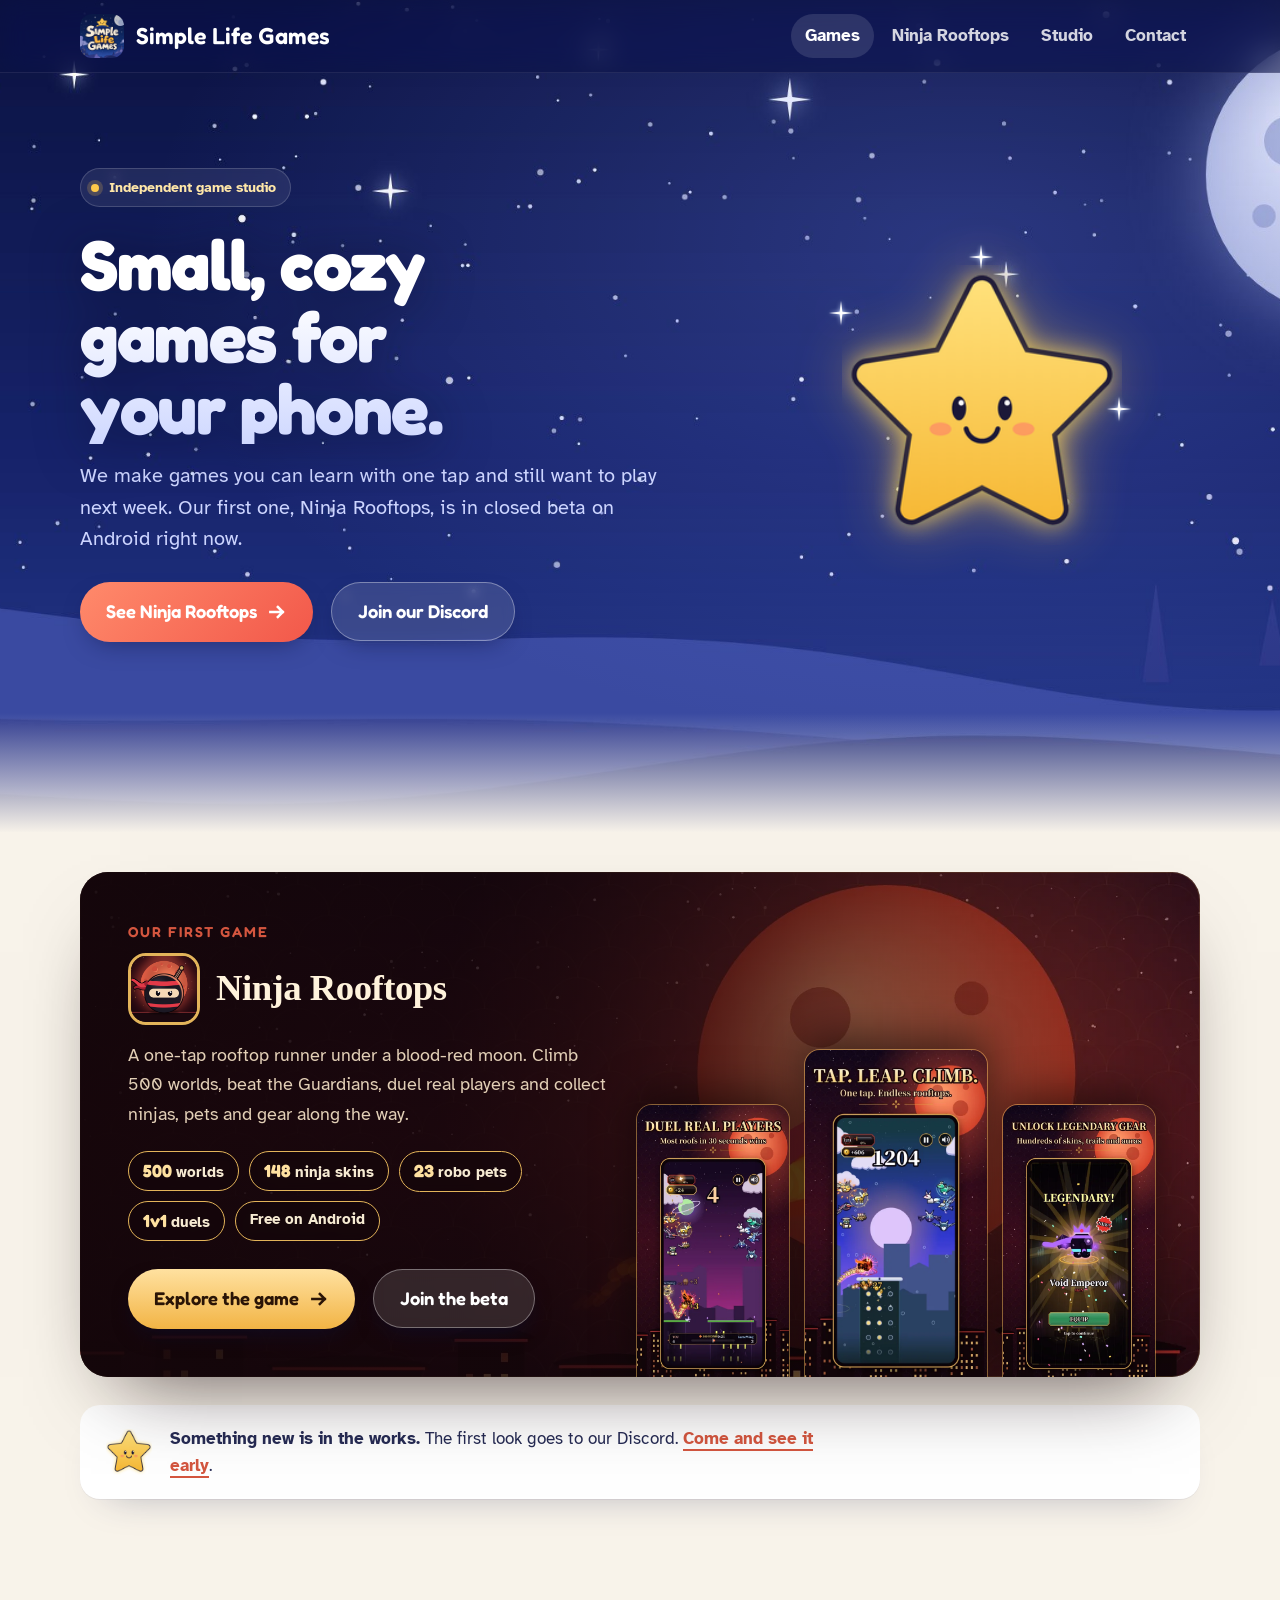
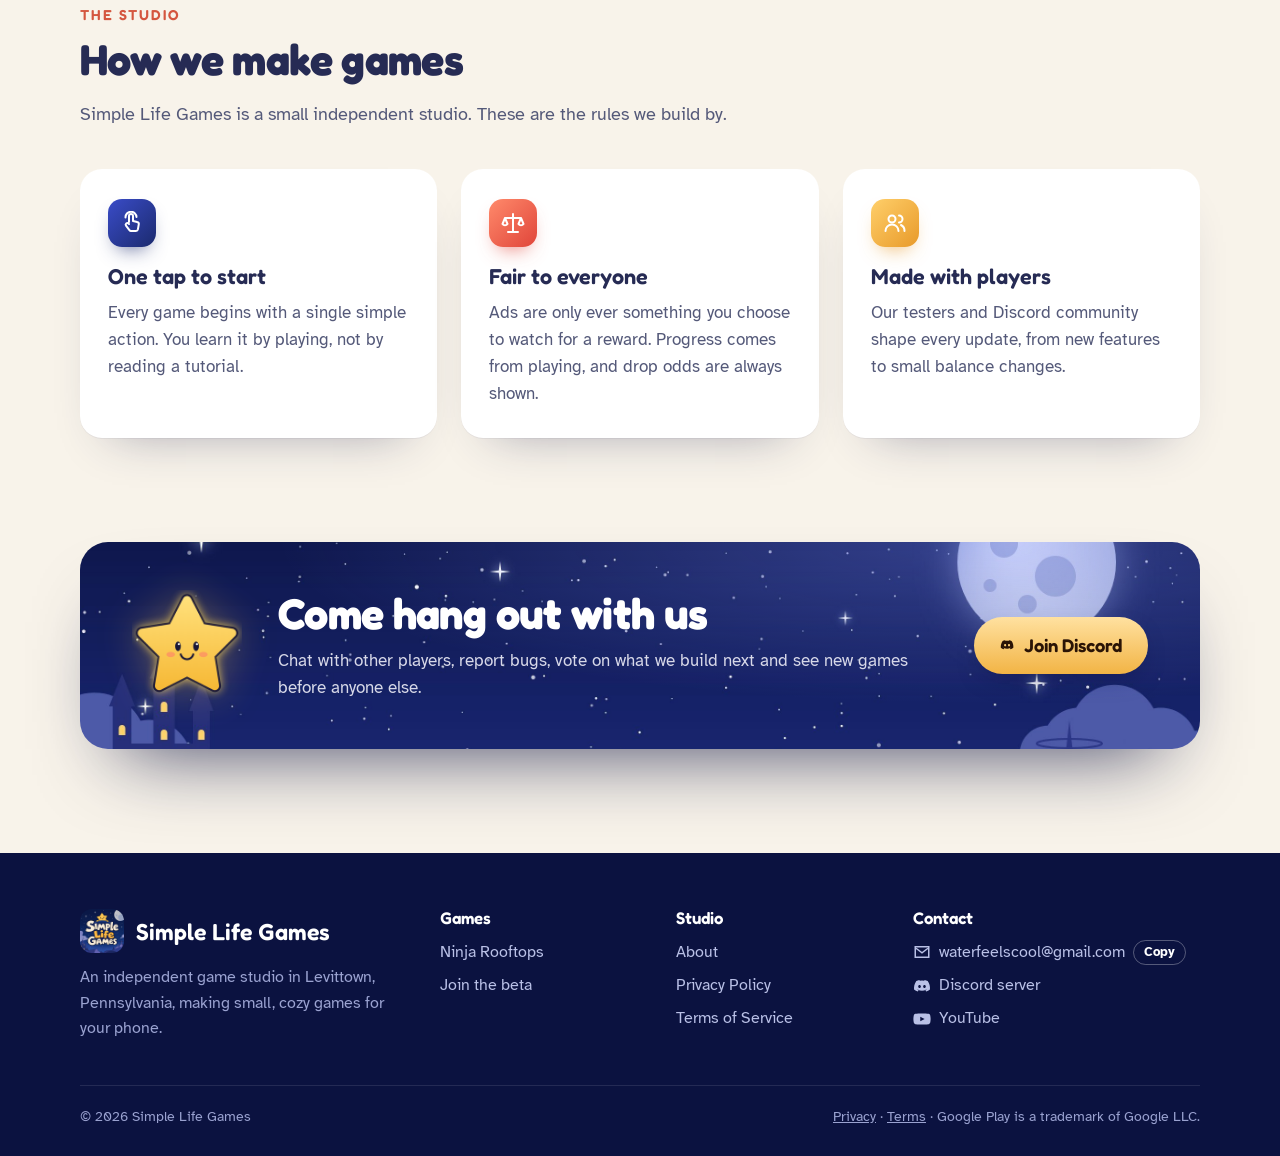
==== commit 2fa9173e: "Home: sleeker look with glass header, pill buttons, rounded cards and dark footer Co-Authored-By: Cl" ====
--- a/index.html
+++ b/index.html
@@ -18,7 +18,7 @@
 <link rel="stylesheet" href="https://fonts.googleapis.com/css2?family=Atkinson+Hyperlegible:wght@400;700&family=Fredoka:wght@500;600;700&display=swap">
 <link rel="stylesheet" href="style.css">
 </head>
-<body>
+<body class="home">
 <a class="skip" href="#main">Skip to content</a>
 <header class="site-header">
   <nav class="wrap nav" aria-label="Main">
@@ -32,7 +32,7 @@
 <section class="hero">
   <div class="wrap hero-grid">
     <div>
-      <span class="label">Independent game studio</span>
+      <span class="chip"><i></i>Independent game studio</span>
       <h1>Small, cozy games for your phone.</h1>
       <p class="lede">We make games you can learn with one tap and still want to play next week. Our first one, Ninja Rooftops, is in closed beta on Android right now.</p>
       <div class="btns">
@@ -83,9 +83,9 @@
       <p class="lede">Simple Life Games is a small independent studio. These are the rules we build by.</p>
     </div>
     <div class="notes">
-      <div class="note"><h3>One tap to start</h3><p>Every game begins with a single simple action. You learn it by playing, not by reading a tutorial.</p></div>
-      <div class="note"><h3>Fair to everyone</h3><p>Ads are only ever something you choose to watch for a reward. Progress comes from playing, and drop odds are always shown.</p></div>
-      <div class="note"><h3>Made with players</h3><p>Our testers and Discord community shape every update, from new features to small balance changes.</p></div>
+      <div class="note"><span class="note-ic" aria-hidden="true"><svg viewBox="0 0 24 24" fill="none" stroke="currentColor" stroke-width="2" stroke-linecap="round" stroke-linejoin="round"><path d="M9 11V5a2 2 0 1 1 4 0v5l4.2.9a2 2 0 0 1 1.6 2.3l-.9 5.2A2 2 0 0 1 15.9 20H11a2 2 0 0 1-1.6-.8L6 14.6a1.6 1.6 0 0 1 2.4-2.1L9 13"/><path d="M5.5 6.5A5 5 0 0 1 16.5 6"/></svg></span><h3>One tap to start</h3><p>Every game begins with a single simple action. You learn it by playing, not by reading a tutorial.</p></div>
+      <div class="note"><span class="note-ic" aria-hidden="true"><svg viewBox="0 0 24 24" fill="none" stroke="currentColor" stroke-width="2" stroke-linecap="round" stroke-linejoin="round"><path d="M12 3v18M7 21h10M4 7h16M4 7l-2.5 6a3 3 0 0 0 5 0L4 7Zm16 0-2.5 6a3 3 0 0 0 5 0L20 7Z"/></svg></span><h3>Fair to everyone</h3><p>Ads are only ever something you choose to watch for a reward. Progress comes from playing, and drop odds are always shown.</p></div>
+      <div class="note"><span class="note-ic" aria-hidden="true"><svg viewBox="0 0 24 24" fill="none" stroke="currentColor" stroke-width="2" stroke-linecap="round" stroke-linejoin="round"><circle cx="9" cy="8" r="3.5"/><path d="M2.5 20a6.5 6.5 0 0 1 13 0"/><path d="M16 4.5a3.5 3.5 0 0 1 0 7M18 14a6.5 6.5 0 0 1 3.5 6"/></svg></span><h3>Made with players</h3><p>Our testers and Discord community shape every update, from new features to small balance changes.</p></div>
     </div>
   </div>
 </section>
--- a/style.css
+++ b/style.css
@@ -391,3 +391,79 @@
   .feature-game .fg-copy { padding-bottom: 8px; }
   .fg-shots img { width: 31%; }
 }
+
+/* ===================== home: sleek pass ===================== */
+.home { --r: 22px; background: #f8f3ea; }
+.home .site-header { position: fixed; left: 0; right: 0; background: rgba(11, 18, 64, .55); border-bottom: 1px solid rgba(255, 255, 255, .08); backdrop-filter: blur(14px) saturate(1.3); -webkit-backdrop-filter: blur(14px) saturate(1.3); color: #fff; transition: background .3s; }
+.home .site-header.scrolled { background: rgba(11, 18, 64, .9); }
+.home .nav-links a { border-radius: 999px; font-weight: 700; color: rgba(255, 255, 255, .82); transition: background .2s, color .2s; }
+.home .nav-links a:hover, .home .nav-links a[aria-current="page"] { background: rgba(255, 255, 255, .12); color: #fff; }
+.home .menu-btn { background: rgba(255, 255, 255, .1); border-radius: 12px; box-shadow: none; }
+.home .menu-btn span { background: #fff; border-radius: 2px; }
+.home .btn { border-radius: 999px; padding: 14px 26px; box-shadow: 0 10px 24px -10px rgba(11, 18, 64, .55); transition: transform .2s, box-shadow .2s, filter .2s; }
+.home .btn:hover { transform: translateY(-2px); box-shadow: 0 16px 30px -12px rgba(11, 18, 64, .6); filter: brightness(1.05); }
+.home .btn:active { transform: translateY(0); box-shadow: 0 6px 16px -8px rgba(11, 18, 64, .5); }
+.home .btn { --bg: linear-gradient(135deg, #ff8a6b, #f2584a); --fg: #fff; background: var(--bg); }
+.home .btn-light { --bg: rgba(255, 255, 255, .12); --fg: #fff; border: 1px solid rgba(255, 255, 255, .35); backdrop-filter: blur(6px); }
+.home .btn-yellow { --bg: linear-gradient(180deg, #ffe1a0, #f2b445); --fg: #2a1406; }
+
+/* hero */
+.home .hero { padding: 168px 0 150px; background: radial-gradient(ellipse at 75% 30%, rgba(120, 140, 255, .25), transparent 60%), var(--navy) url(hero-night.jpg) center bottom / cover no-repeat; }
+.home .hero::after { content: ""; position: absolute; left: 0; right: 0; bottom: -1px; height: 120px; background: linear-gradient(180deg, transparent, #f8f3ea); }
+.home .hero h1 { font-weight: 700; letter-spacing: -.02em; line-height: 1.02; text-shadow: 0 6px 30px rgba(6, 10, 40, .5); max-width: 11ch; }
+.home .hero h1 { background: linear-gradient(180deg, #ffffff 30%, #cfd8ff); -webkit-background-clip: text; background-clip: text; color: transparent; }
+.home .hero .lede { color: #cdd5ff; font-size: 1.22rem; }
+.chip { display: inline-flex; align-items: center; gap: 10px; padding: 7px 14px 7px 10px; margin-bottom: 22px; border-radius: 999px; font-weight: 700; font-size: .9rem; color: #ffe7a8; background: rgba(255, 255, 255, .08); border: 1px solid rgba(255, 255, 255, .16); backdrop-filter: blur(6px); }
+.chip i { width: 8px; height: 8px; border-radius: 50%; background: var(--star); box-shadow: 0 0 0 4px rgba(255, 201, 74, .2); }
+
+/* sections */
+.home .section { padding: 104px 0; }
+.home #games { padding-top: 40px; }
+.home .feature-game { border: 0; border-radius: 28px; box-shadow: 0 40px 80px -40px rgba(20, 6, 10, .7), 0 0 0 1px rgba(227, 180, 90, .25) inset; }
+.home .feature-game .facts li { border-radius: 999px; padding: 5px 14px; backdrop-filter: blur(4px); }
+.home .feature-game .app-id img { border-radius: 18px; }
+.home .fg-shots img { border-radius: 16px 16px 0 0; transition: transform .35s; }
+.home .feature-game:hover .fg-shots img { transform: translateY(-8px); }
+.home .feature-game:hover .fg-shots img:nth-child(2) { transform: translateY(-14px); }
+.home .next { margin-top: 28px; border: 0; border-radius: 20px; padding: 20px 26px; background: #fff; box-shadow: 0 1px 0 rgba(38, 43, 84, .06), 0 20px 40px -28px rgba(38, 43, 84, .4); }
+.home .next img { width: 46px; }
+.home .next a { color: var(--coral-d); text-decoration: none; border-bottom: 2px solid currentColor; }
+
+.home .section.tint { background: transparent; border: 0; }
+.home .label { color: var(--coral-d); letter-spacing: .14em; font-size: .9rem; font-weight: 600; }
+.home h2 { font-weight: 700; letter-spacing: -.015em; }
+.home .notes { gap: 24px; }
+.home .note { border: 0; padding: 30px 28px; border-radius: var(--r); background: #fff; box-shadow: 0 1px 0 rgba(38, 43, 84, .06), 0 24px 48px -32px rgba(38, 43, 84, .45); transition: transform .25s, box-shadow .25s; }
+.home .note:hover { transform: translateY(-4px); box-shadow: 0 1px 0 rgba(38, 43, 84, .06), 0 30px 60px -30px rgba(38, 43, 84, .5); }
+.home .note h3::before { display: none; }
+.note-ic { display: grid; place-items: center; width: 48px; height: 48px; margin-bottom: 18px; border-radius: 14px; color: #fff; background: linear-gradient(135deg, #3a4cc8, #1b2a6e); box-shadow: 0 10px 20px -10px rgba(27, 42, 110, .8); }
+.note:nth-child(2) .note-ic { background: linear-gradient(135deg, #ff8a6b, #e0453a); box-shadow: 0 10px 20px -10px rgba(224, 69, 58, .8); }
+.note:nth-child(3) .note-ic { background: linear-gradient(135deg, #ffcf6a, #e89a2a); box-shadow: 0 10px 20px -10px rgba(232, 154, 42, .8); }
+.note-ic svg { width: 24px; height: 24px; }
+
+/* community: a floating rounded card */
+.home .community { background: none; padding: 0 0 104px; }
+.home .community .inner { padding: 48px 52px; border-radius: 28px; color: var(--paper); background: radial-gradient(ellipse at 80% 0%, rgba(120, 140, 255, .35), transparent 55%), var(--navy) url(hero-night.jpg) center 30% / cover no-repeat; box-shadow: 0 40px 80px -40px rgba(11, 18, 64, .8); }
+.home .community img { width: 110px; }
+
+/* footer */
+.home .site-footer { background: #0b1240; border-top: 0; color: #b9c0e6; }
+.home .site-footer h4, .home .site-footer .brand span { color: #fff; }
+.home .foot p, .home .legal { color: #9aa2d0; }
+.home .legal { border-top: 1px solid rgba(255, 255, 255, .1); }
+.home .copy-btn { background: transparent; color: #fff; border: 1px solid rgba(255, 255, 255, .3); border-radius: 999px; padding: 1px 10px; }
+
+@media (max-width: 960px) {
+  .home .hero { padding: 120px 0 110px; }
+  .home .community .inner { padding: 36px 28px; }
+}
+@media (max-width: 720px) {
+  .home .nav-links { background: rgba(11, 18, 64, .96); border-bottom: 0; border-radius: 0 0 20px 20px; }
+  .home .section { padding: 72px 0; }
+  .home .feature-game { border-radius: 22px; }
+  .home .next { flex-direction: row; align-items: center; }
+}
+.home .hero h1 { text-shadow: none; filter: drop-shadow(0 6px 24px rgba(6, 10, 40, .55)); }
+.home .btn { white-space: nowrap; }
+.home #studio { padding-top: 64px; }
+.home #games { padding-bottom: 40px; }
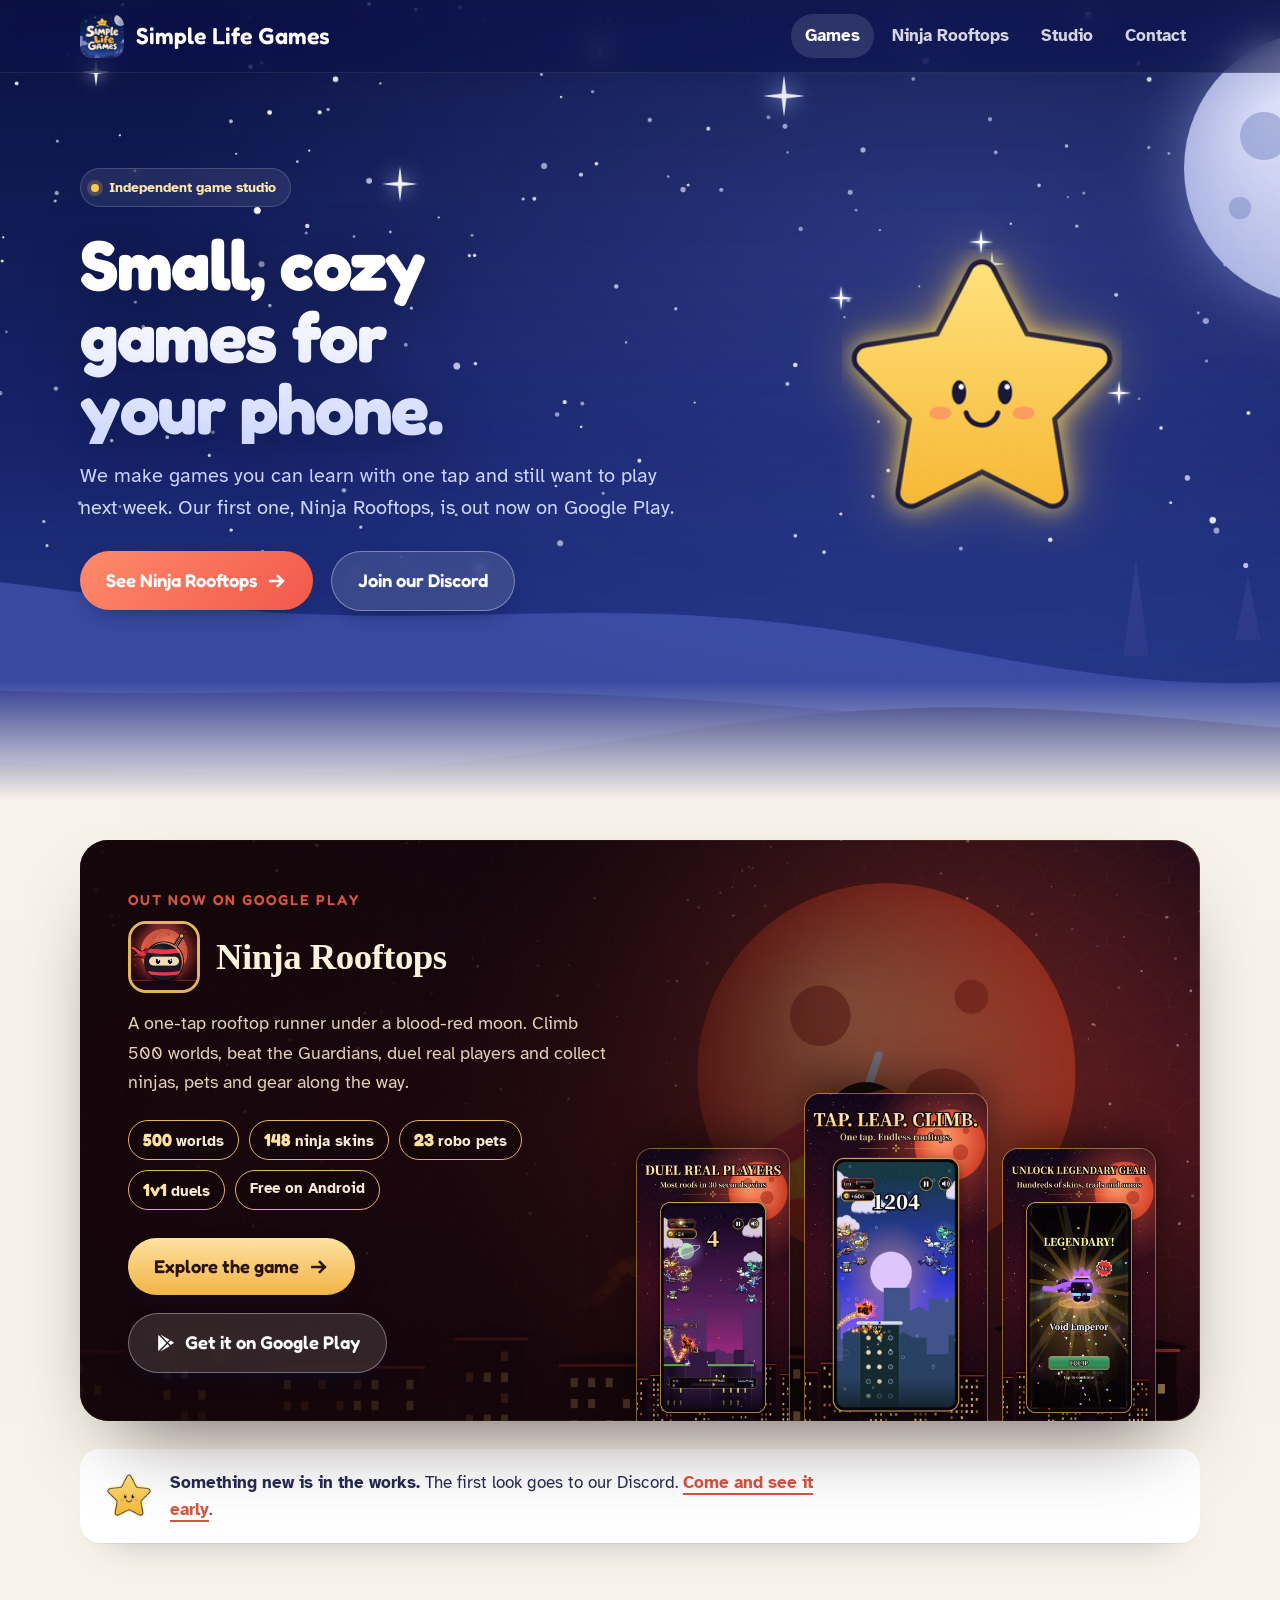
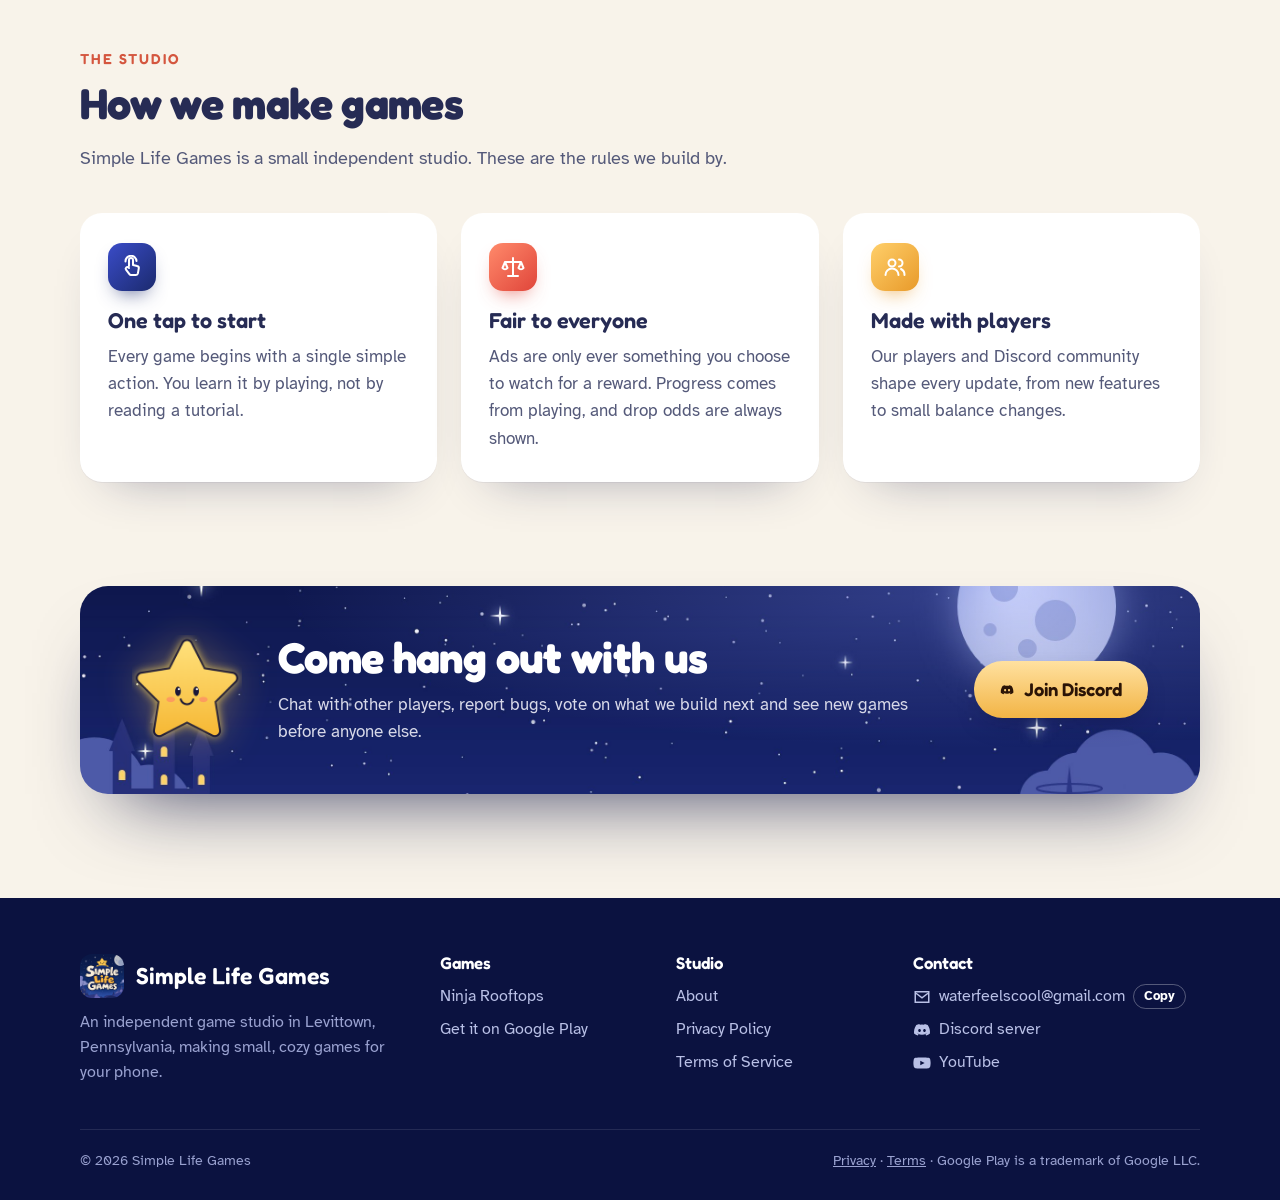
==== commit 02fa0419: "Launch: Ninja Rooftops is out now on Google Play Co-Authored-By: Claude Opus 5.5 <noreply@anthropic." ====
--- a/index.html
+++ b/index.html
@@ -4,9 +4,9 @@
 <meta charset="utf-8">
 <meta name="viewport" content="width=device-width,initial-scale=1,viewport-fit=cover">
 <title>Simple Life Games</title>
-<meta name="description" content="Simple Life Games is an independent studio making small, cozy games for your phone. Our first game, Ninja Rooftops, is coming to Android.">
+<meta name="description" content="Simple Life Games is an independent studio making small, cozy games for your phone. Our first game, Ninja Rooftops, is out now on Google Play.">
 <meta property="og:title" content="Simple Life Games">
-<meta property="og:description" content="Simple Life Games is an independent studio making small, cozy games for your phone. Our first game, Ninja Rooftops, is coming to Android.">
+<meta property="og:description" content="Simple Life Games is an independent studio making small, cozy games for your phone. Our first game, Ninja Rooftops, is out now on Google Play.">
 <meta property="og:image" content="https://simplelifegames.com/slg-icon-512.png">
 <meta property="og:type" content="website">
 <meta name="twitter:card" content="summary">
@@ -34,10 +34,10 @@
     <div>
       <span class="chip"><i></i>Independent game studio</span>
       <h1>Small, cozy games for your phone.</h1>
-      <p class="lede">We make games you can learn with one tap and still want to play next week. Our first one, Ninja Rooftops, is in closed beta on Android right now.</p>
+      <p class="lede">We make games you can learn with one tap and still want to play next week. Our first one, Ninja Rooftops, is out now on Google Play.</p>
       <div class="btns">
         <a class="btn" href="ninja-rooftops.html">See Ninja Rooftops <svg viewBox="0 0 24 24" fill="none" stroke="currentColor" stroke-width="3" stroke-linecap="square" aria-hidden="true"><path d="M4 12h15M13 6l6 6-6 6"/></svg></a>
-        <a class="btn btn-light" data-link="discord" href="https://discord.gg/74Zpkr4ST">Join our Discord</a>
+        <a class="btn btn-light" data-link="discord" href="https://discord.gg/gemJWqvP2p">Join our Discord</a>
       </div>
     </div>
     <div class="mascot">
@@ -53,13 +53,13 @@
   <div class="wrap">
     <div class="feature-game">
       <div class="fg-copy">
-        <span class="label">Our first game</span>
+        <span class="label">Out now on Google Play</span>
         <div class="app-id"><img src="nr-icon.png" alt="" width="72" height="72"><h2>Ninja Rooftops</h2></div>
         <p class="lede">A one-tap rooftop runner under a blood-red moon. Climb 500 worlds, beat the Guardians, duel real players and collect ninjas, pets and gear along the way.</p>
         <ul class="facts"><li><b>500</b>worlds</li><li><b>148</b>ninja skins</li><li><b>23</b>robo pets</li><li><b>1v1</b>duels</li><li>Free on Android</li></ul>
         <div class="btns">
           <a class="btn btn-yellow" href="ninja-rooftops.html">Explore the game <svg viewBox="0 0 24 24" fill="none" stroke="currentColor" stroke-width="3" stroke-linecap="square" aria-hidden="true"><path d="M4 12h15M13 6l6 6-6 6"/></svg></a>
-          <a class="btn btn-light" href="ninja-rooftops.html#beta">Join the beta</a>
+          <a class="btn btn-light" data-link="playStore" href="https://play.google.com/store/apps/details?id=com.simplelifegames.ninjarooftops"><svg viewBox="0 0 24 24" aria-hidden="true"><path fill="currentColor" d="M4.2 2.3c-.3.3-.4.7-.4 1.2v17c0 .5.1.9.4 1.2l9.5-9.7-9.5-9.7Zm10.6 10.8 2.6 2.7-11.1 6.3 8.5-9Zm3.9-4.1 3 1.7c.9.5.9 1.4 0 1.9l-3 1.7-2.8-2.7 2.8-2.6Zm-1.3-.8L6.3 1.9l8.5 8.9 2.6-2.6Z"/></svg> Get it on Google Play</a>
         </div>
       </div>
       <div class="fg-shots">
@@ -70,7 +70,7 @@
     </div>
     <div class="next">
       <img src="star-mascot.png" alt="" width="56" height="56">
-      <p><b>Something new is in the works.</b> The first look goes to our Discord. <a data-link="discord" href="https://discord.gg/74Zpkr4ST">Come and see it early</a>.</p>
+      <p><b>Something new is in the works.</b> The first look goes to our Discord. <a data-link="discord" href="https://discord.gg/gemJWqvP2p">Come and see it early</a>.</p>
     </div>
   </div>
 </section>
@@ -85,7 +85,7 @@
     <div class="notes">
       <div class="note"><span class="note-ic" aria-hidden="true"><svg viewBox="0 0 24 24" fill="none" stroke="currentColor" stroke-width="2" stroke-linecap="round" stroke-linejoin="round"><path d="M9 11V5a2 2 0 1 1 4 0v5l4.2.9a2 2 0 0 1 1.6 2.3l-.9 5.2A2 2 0 0 1 15.9 20H11a2 2 0 0 1-1.6-.8L6 14.6a1.6 1.6 0 0 1 2.4-2.1L9 13"/><path d="M5.5 6.5A5 5 0 0 1 16.5 6"/></svg></span><h3>One tap to start</h3><p>Every game begins with a single simple action. You learn it by playing, not by reading a tutorial.</p></div>
       <div class="note"><span class="note-ic" aria-hidden="true"><svg viewBox="0 0 24 24" fill="none" stroke="currentColor" stroke-width="2" stroke-linecap="round" stroke-linejoin="round"><path d="M12 3v18M7 21h10M4 7h16M4 7l-2.5 6a3 3 0 0 0 5 0L4 7Zm16 0-2.5 6a3 3 0 0 0 5 0L20 7Z"/></svg></span><h3>Fair to everyone</h3><p>Ads are only ever something you choose to watch for a reward. Progress comes from playing, and drop odds are always shown.</p></div>
-      <div class="note"><span class="note-ic" aria-hidden="true"><svg viewBox="0 0 24 24" fill="none" stroke="currentColor" stroke-width="2" stroke-linecap="round" stroke-linejoin="round"><circle cx="9" cy="8" r="3.5"/><path d="M2.5 20a6.5 6.5 0 0 1 13 0"/><path d="M16 4.5a3.5 3.5 0 0 1 0 7M18 14a6.5 6.5 0 0 1 3.5 6"/></svg></span><h3>Made with players</h3><p>Our testers and Discord community shape every update, from new features to small balance changes.</p></div>
+      <div class="note"><span class="note-ic" aria-hidden="true"><svg viewBox="0 0 24 24" fill="none" stroke="currentColor" stroke-width="2" stroke-linecap="round" stroke-linejoin="round"><circle cx="9" cy="8" r="3.5"/><path d="M2.5 20a6.5 6.5 0 0 1 13 0"/><path d="M16 4.5a3.5 3.5 0 0 1 0 7M18 14a6.5 6.5 0 0 1 3.5 6"/></svg></span><h3>Made with players</h3><p>Our players and Discord community shape every update, from new features to small balance changes.</p></div>
     </div>
   </div>
 </section>
@@ -98,7 +98,7 @@
       <p>Chat with other players, report bugs, vote on what we build next and see new games before anyone else.</p>
       <p class="live" data-discord hidden><i></i><span></span></p>
     </div>
-    <div class="btns"><a class="btn btn-yellow" data-link="discord" href="https://discord.gg/74Zpkr4ST"><svg viewBox="0 0 24 24" fill="currentColor" aria-hidden="true"><path d="M19.6 5.3A16.5 16.5 0 0 0 15.5 4l-.5 1a15 15 0 0 0-6 0L8.5 4a16.5 16.5 0 0 0-4.1 1.3C1.8 9.2 1.1 13 1.4 16.7A16.6 16.6 0 0 0 6.5 19.3l1-1.6a10.7 10.7 0 0 1-1.7-.8l.4-.3a11.8 11.8 0 0 0 11.6 0l.4.3a10.7 10.7 0 0 1-1.7.8l1 1.6a16.5 16.5 0 0 0 5.1-2.6c.4-4.3-.6-8-3-11.4ZM8.7 14.5c-1 0-1.8-.9-1.8-2s.8-2 1.8-2 1.8.9 1.8 2-.8 2-1.8 2Zm6.6 0c-1 0-1.8-.9-1.8-2s.8-2 1.8-2 1.8.9 1.8 2-.8 2-1.8 2Z"/></svg> Join Discord</a></div>
+    <div class="btns"><a class="btn btn-yellow" data-link="discord" href="https://discord.gg/gemJWqvP2p"><svg viewBox="0 0 24 24" fill="currentColor" aria-hidden="true"><path d="M19.6 5.3A16.5 16.5 0 0 0 15.5 4l-.5 1a15 15 0 0 0-6 0L8.5 4a16.5 16.5 0 0 0-4.1 1.3C1.8 9.2 1.1 13 1.4 16.7A16.6 16.6 0 0 0 6.5 19.3l1-1.6a10.7 10.7 0 0 1-1.7-.8l.4-.3a11.8 11.8 0 0 0 11.6 0l.4.3a10.7 10.7 0 0 1-1.7.8l1 1.6a16.5 16.5 0 0 0 5.1-2.6c.4-4.3-.6-8-3-11.4ZM8.7 14.5c-1 0-1.8-.9-1.8-2s.8-2 1.8-2 1.8.9 1.8 2-.8 2-1.8 2Zm6.6 0c-1 0-1.8-.9-1.8-2s.8-2 1.8-2 1.8.9 1.8 2-.8 2-1.8 2Z"/></svg> Join Discord</a></div>
   </div>
 </section>
 </main>
@@ -109,11 +109,11 @@
         <a class="brand" href="index.html"><img src="slg-icon.png" alt="" width="44" height="44"><span>Simple Life Games</span></a>
         <p>An independent game studio in Levittown, Pennsylvania, making small, cozy games for your phone.</p>
       </div>
-      <div><h4>Games</h4><ul><li><a href="ninja-rooftops.html">Ninja Rooftops</a></li><li><a href="ninja-rooftops.html#beta">Join the beta</a></li></ul></div>
+      <div><h4>Games</h4><ul><li><a href="ninja-rooftops.html">Ninja Rooftops</a></li><li><a data-link="playStore" href="https://play.google.com/store/apps/details?id=com.simplelifegames.ninjarooftops">Get it on Google Play</a></li></ul></div>
       <div><h4>Studio</h4><ul><li><a href="index.html#studio">About</a></li><li><a href="privacy.html">Privacy Policy</a></li><li><a href="terms.html">Terms of Service</a></li></ul></div>
       <div><h4>Contact</h4><ul>
         <li class="contact-line"><svg viewBox="0 0 24 24" fill="none" stroke="currentColor" stroke-width="2" aria-hidden="true"><rect x="3" y="5" width="18" height="14"/><path d="m4 7 8 6 8-6"/></svg><a data-email href="mailto:waterfeelscool@gmail.com">waterfeelscool@gmail.com</a><button class="copy-btn" type="button">Copy</button></li>
-        <li><a class="contact-line" data-link="discord" href="https://discord.gg/74Zpkr4ST"><svg viewBox="0 0 24 24" fill="currentColor" aria-hidden="true"><path d="M19.6 5.3A16.5 16.5 0 0 0 15.5 4l-.5 1a15 15 0 0 0-6 0L8.5 4a16.5 16.5 0 0 0-4.1 1.3C1.8 9.2 1.1 13 1.4 16.7A16.6 16.6 0 0 0 6.5 19.3l1-1.6a10.7 10.7 0 0 1-1.7-.8l.4-.3a11.8 11.8 0 0 0 11.6 0l.4.3a10.7 10.7 0 0 1-1.7.8l1 1.6a16.5 16.5 0 0 0 5.1-2.6c.4-4.3-.6-8-3-11.4ZM8.7 14.5c-1 0-1.8-.9-1.8-2s.8-2 1.8-2 1.8.9 1.8 2-.8 2-1.8 2Zm6.6 0c-1 0-1.8-.9-1.8-2s.8-2 1.8-2 1.8.9 1.8 2-.8 2-1.8 2Z"/></svg><span>Discord server</span></a></li>
+        <li><a class="contact-line" data-link="discord" href="https://discord.gg/gemJWqvP2p"><svg viewBox="0 0 24 24" fill="currentColor" aria-hidden="true"><path d="M19.6 5.3A16.5 16.5 0 0 0 15.5 4l-.5 1a15 15 0 0 0-6 0L8.5 4a16.5 16.5 0 0 0-4.1 1.3C1.8 9.2 1.1 13 1.4 16.7A16.6 16.6 0 0 0 6.5 19.3l1-1.6a10.7 10.7 0 0 1-1.7-.8l.4-.3a11.8 11.8 0 0 0 11.6 0l.4.3a10.7 10.7 0 0 1-1.7.8l1 1.6a16.5 16.5 0 0 0 5.1-2.6c.4-4.3-.6-8-3-11.4ZM8.7 14.5c-1 0-1.8-.9-1.8-2s.8-2 1.8-2 1.8.9 1.8 2-.8 2-1.8 2Zm6.6 0c-1 0-1.8-.9-1.8-2s.8-2 1.8-2 1.8.9 1.8 2-.8 2-1.8 2Z"/></svg><span>Discord server</span></a></li>
         <li><a class="contact-line" data-link="youtube" href="https://www.youtube.com/@simplelifegames"><svg viewBox="0 0 24 24" fill="currentColor" aria-hidden="true"><path d="M23 7.2a3 3 0 0 0-2.1-2.1C19 4.6 12 4.6 12 4.6s-7 0-8.9.5A3 3 0 0 0 1 7.2 31 31 0 0 0 .5 12a31 31 0 0 0 .5 4.8 3 3 0 0 0 2.1 2.1c1.9.5 8.9.5 8.9.5s7 0 8.9-.5a3 3 0 0 0 2.1-2.1 31 31 0 0 0 .5-4.8 31 31 0 0 0-.5-4.8ZM9.7 15V9l5.8 3-5.8 3Z"/></svg><span>YouTube</span></a></li>
       </ul></div>
     </div>
--- a/style.css
+++ b/style.css
@@ -467,3 +467,8 @@
 .home .btn { white-space: nowrap; }
 .home #studio { padding-top: 64px; }
 .home #games { padding-bottom: 40px; }
+.btn svg[viewBox="0 0 24 24"] path[fill] { fill: currentColor; }
+.get-game { display: flex; align-items: center; gap: 44px; padding: 44px 48px; border: 1px solid rgba(227, 180, 90, .45); background: radial-gradient(ellipse at 15% 50%, rgba(184, 32, 44, .35), transparent 60%), linear-gradient(180deg, var(--lac-3), var(--lac-2)); }
+.get-game img { width: 160px; height: 160px; flex: none; border-radius: 36px; border: 3px solid var(--gold); box-shadow: 0 20px 40px rgba(0, 0, 0, .5); }
+.get-game h2 { color: #fff3dc; }
+@media (max-width: 720px) { .get-game { flex-direction: column; align-items: flex-start; gap: 24px; padding: 32px 24px; } .get-game img { width: 112px; height: 112px; border-radius: 26px; } }
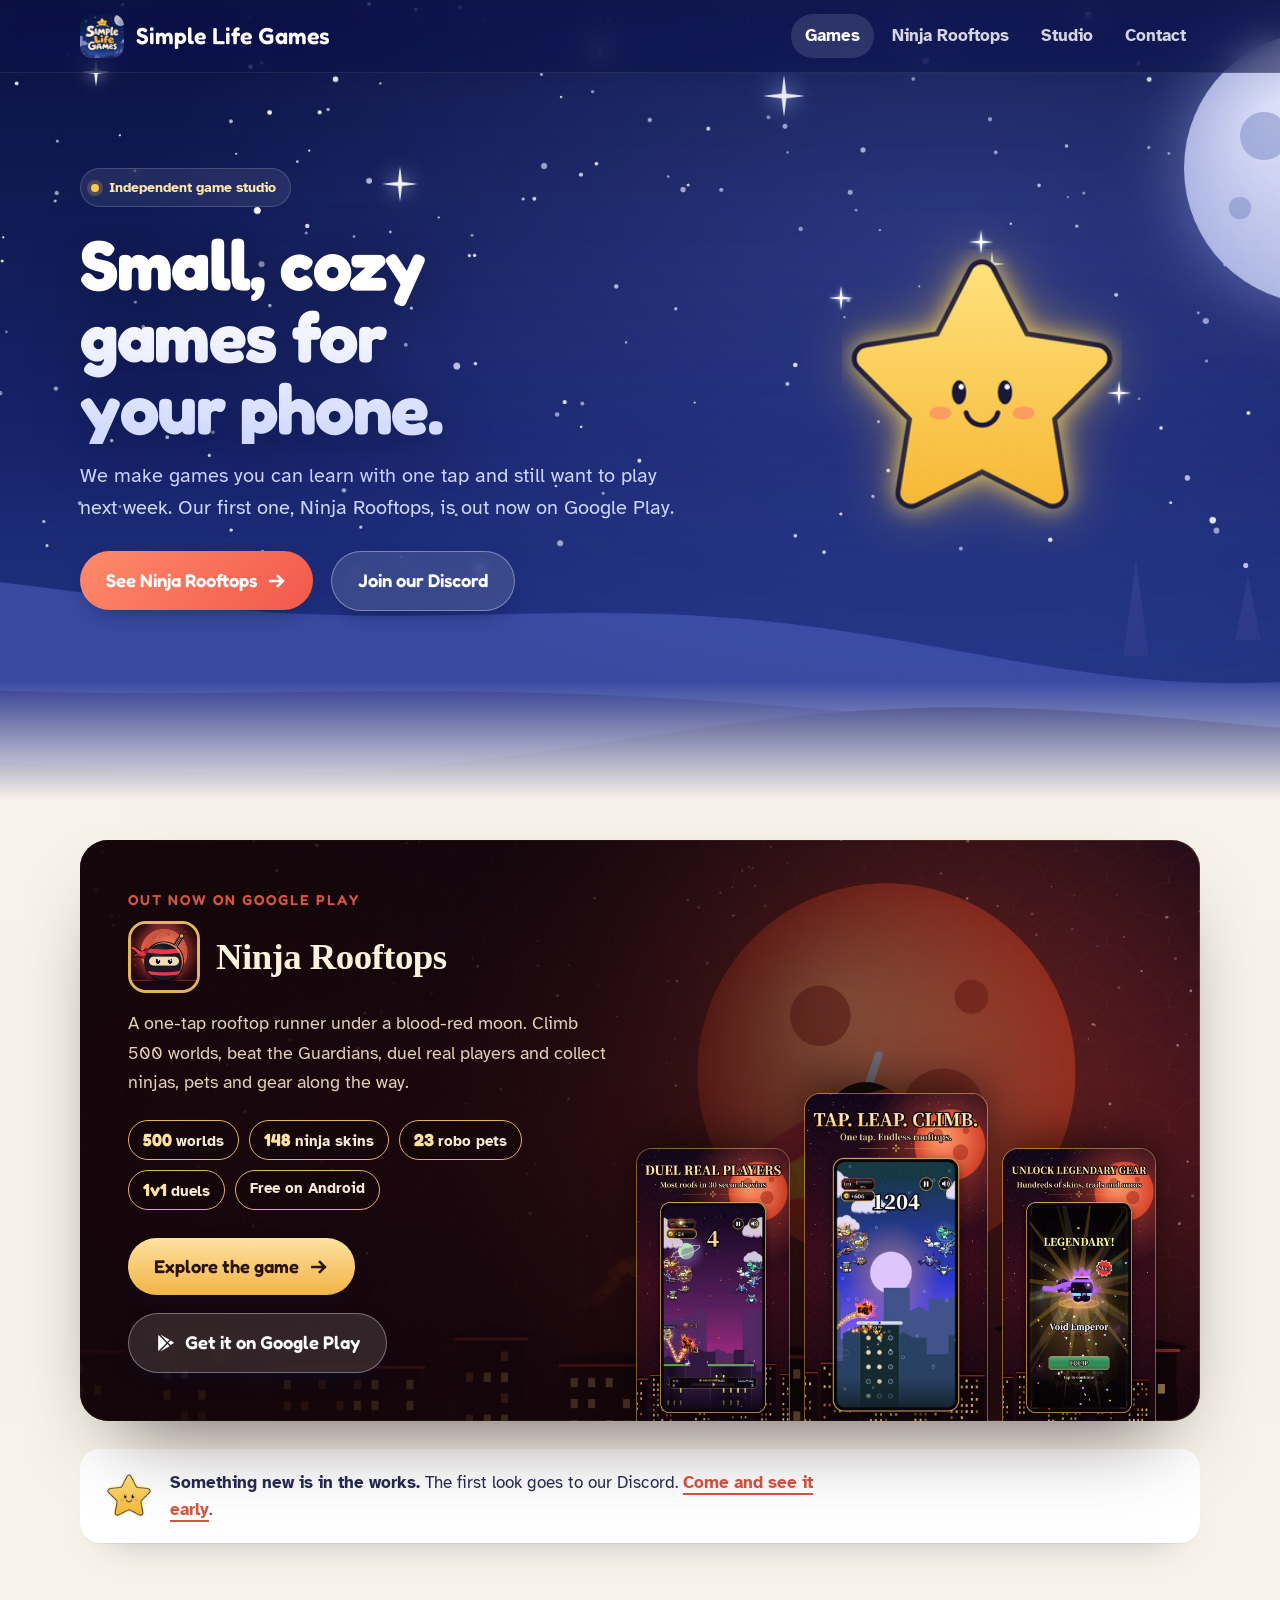
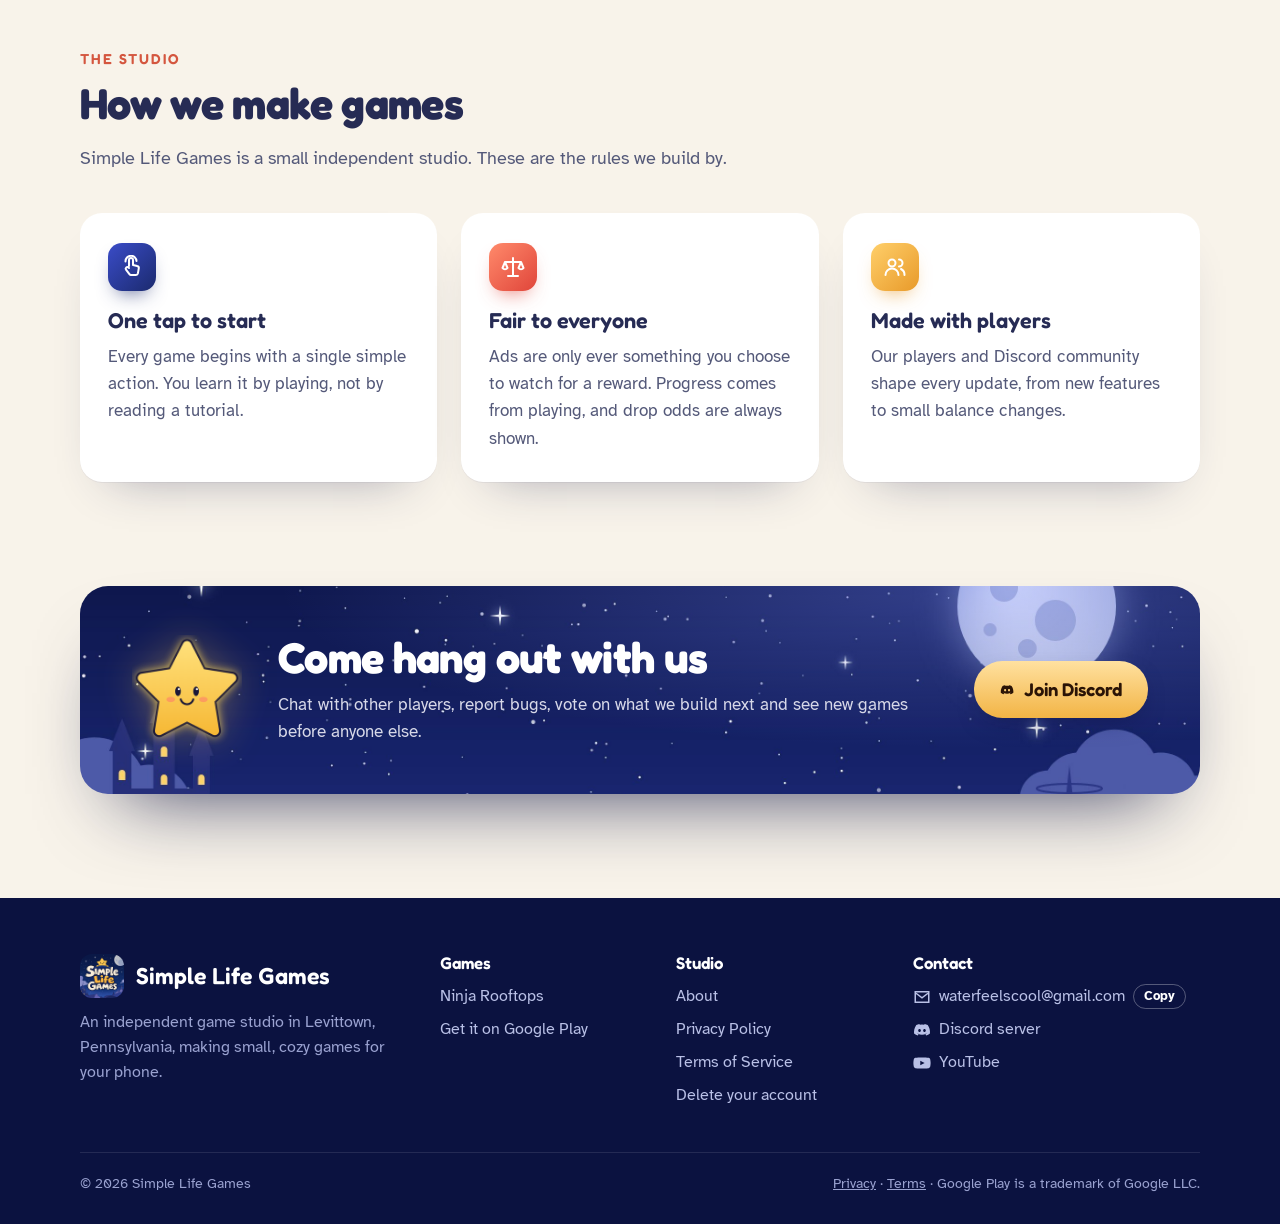
==== commit d3a411c6: "Add account deletion page for Ninja Rooftops and link it from the footer and privacy policy Co-Autho" ====
--- a/index.html
+++ b/index.html
@@ -110,7 +110,7 @@
         <p>An independent game studio in Levittown, Pennsylvania, making small, cozy games for your phone.</p>
       </div>
       <div><h4>Games</h4><ul><li><a href="ninja-rooftops.html">Ninja Rooftops</a></li><li><a data-link="playStore" href="https://play.google.com/store/apps/details?id=com.simplelifegames.ninjarooftops">Get it on Google Play</a></li></ul></div>
-      <div><h4>Studio</h4><ul><li><a href="index.html#studio">About</a></li><li><a href="privacy.html">Privacy Policy</a></li><li><a href="terms.html">Terms of Service</a></li></ul></div>
+      <div><h4>Studio</h4><ul><li><a href="index.html#studio">About</a></li><li><a href="privacy.html">Privacy Policy</a></li><li><a href="terms.html">Terms of Service</a></li><li><a href="delete-account.html">Delete your account</a></li></ul></div>
       <div><h4>Contact</h4><ul>
         <li class="contact-line"><svg viewBox="0 0 24 24" fill="none" stroke="currentColor" stroke-width="2" aria-hidden="true"><rect x="3" y="5" width="18" height="14"/><path d="m4 7 8 6 8-6"/></svg><a data-email href="mailto:waterfeelscool@gmail.com">waterfeelscool@gmail.com</a><button class="copy-btn" type="button">Copy</button></li>
         <li><a class="contact-line" data-link="discord" href="https://discord.gg/gemJWqvP2p"><svg viewBox="0 0 24 24" fill="currentColor" aria-hidden="true"><path d="M19.6 5.3A16.5 16.5 0 0 0 15.5 4l-.5 1a15 15 0 0 0-6 0L8.5 4a16.5 16.5 0 0 0-4.1 1.3C1.8 9.2 1.1 13 1.4 16.7A16.6 16.6 0 0 0 6.5 19.3l1-1.6a10.7 10.7 0 0 1-1.7-.8l.4-.3a11.8 11.8 0 0 0 11.6 0l.4.3a10.7 10.7 0 0 1-1.7.8l1 1.6a16.5 16.5 0 0 0 5.1-2.6c.4-4.3-.6-8-3-11.4ZM8.7 14.5c-1 0-1.8-.9-1.8-2s.8-2 1.8-2 1.8.9 1.8 2-.8 2-1.8 2Zm6.6 0c-1 0-1.8-.9-1.8-2s.8-2 1.8-2 1.8.9 1.8 2-.8 2-1.8 2Z"/></svg><span>Discord server</span></a></li>
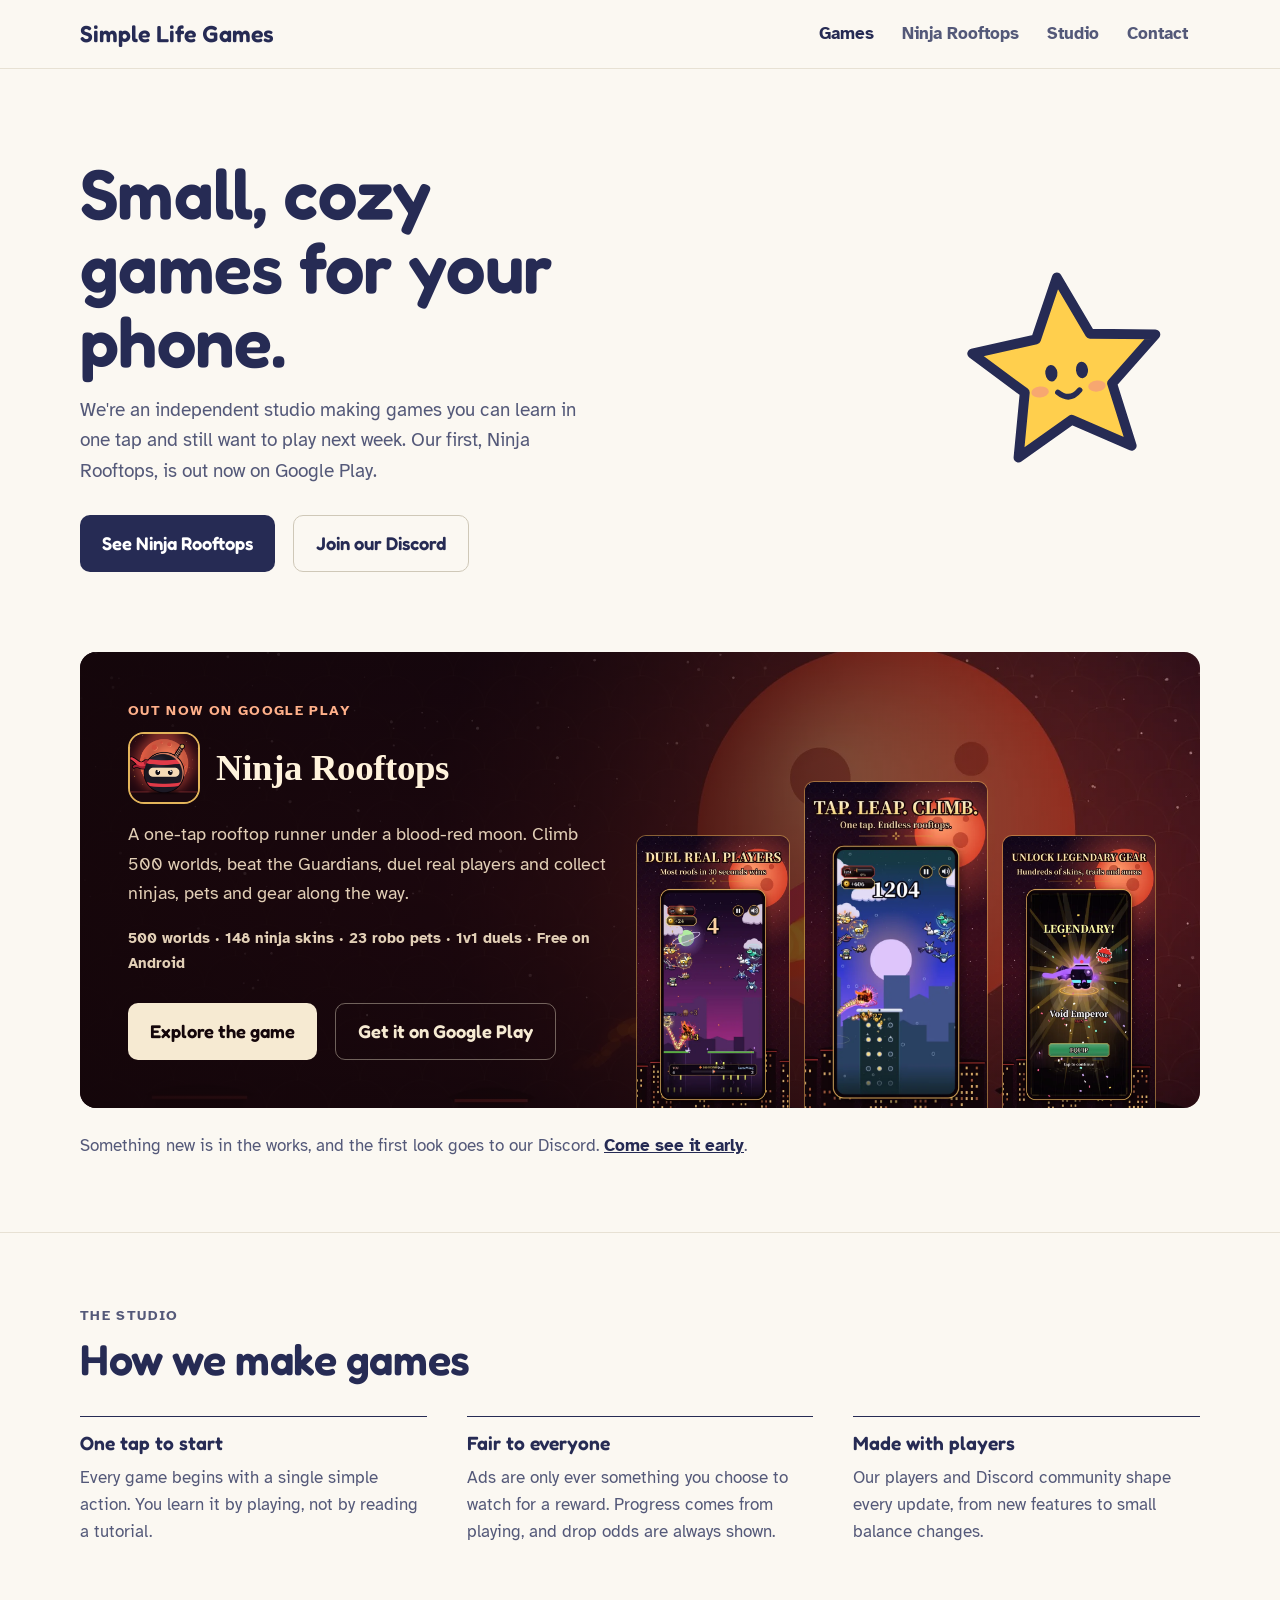
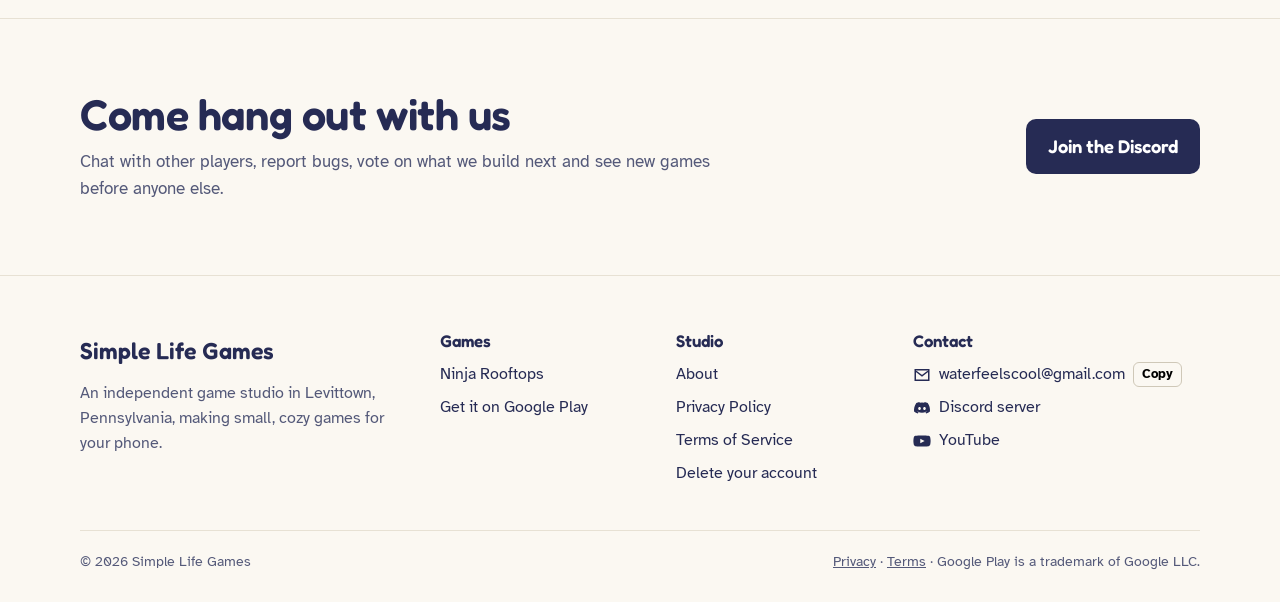
==== commit e302b406: "Home: simpler, cleaner look; fix clipped star and dark title; drop logo next to name Co-Authored-By:" ====
--- a/index.html
+++ b/index.html
@@ -22,7 +22,7 @@
 <a class="skip" href="#main">Skip to content</a>
 <header class="site-header">
   <nav class="wrap nav" aria-label="Main">
-    <a class="brand" href="index.html"><img src="slg-icon.png" alt="" width="44" height="44"><span>Simple Life Games</span></a>
+    <a class="brand" href="index.html"><span>Simple Life Games</span></a>
     <button class="menu-btn" aria-label="Open menu" aria-expanded="false"><span></span><span></span><span></span></button>
     <ul class="nav-links"><li><a href="index.html#games" aria-current="page">Games</a></li><li><a href="ninja-rooftops.html">Ninja Rooftops</a></li><li><a href="index.html#studio">Studio</a></li><li><a href="#contact">Contact</a></li></ul>
   </nav>
@@ -32,22 +32,23 @@
 <section class="hero">
   <div class="wrap hero-grid">
     <div>
-      <span class="chip"><i></i>Independent game studio</span>
       <h1>Small, cozy games for your phone.</h1>
-      <p class="lede">We make games you can learn with one tap and still want to play next week. Our first one, Ninja Rooftops, is out now on Google Play.</p>
+      <p class="lede">We're an independent studio making games you can learn in one tap and still want to play next week. Our first, Ninja Rooftops, is out now on Google Play.</p>
       <div class="btns">
-        <a class="btn" href="ninja-rooftops.html">See Ninja Rooftops <svg viewBox="0 0 24 24" fill="none" stroke="currentColor" stroke-width="3" stroke-linecap="square" aria-hidden="true"><path d="M4 12h15M13 6l6 6-6 6"/></svg></a>
+        <a class="btn" href="ninja-rooftops.html">See Ninja Rooftops</a>
         <a class="btn btn-light" data-link="discord" href="https://discord.gg/gemJWqvP2p">Join our Discord</a>
       </div>
     </div>
     <div class="mascot">
-      <img src="star-mascot.png" alt="The Simple Life Games star, smiling" width="240" height="240">
-      <img class="spark" src="spark.png" alt="" style="left:-6%;top:12%">
-      <img class="spark" src="spark.png" alt="" style="right:-4%;top:46%;animation-delay:.6s">
-      <img class="spark" src="spark.png" alt="" style="left:44%;top:-8%;animation-delay:1.1s">
+      <svg viewBox="0 0 200 200" role="img" aria-label="The Simple Life Games star, smiling">
+        <path d="M100 20 124.7 74 183.7 80.8 139.9 121 151.7 179.2 100 150 48.3 179.2 60.1 121 16.3 80.8 75.3 74Z" fill="#ffcf4d" stroke="#262b54" stroke-width="9" stroke-linejoin="round"/>
+        <ellipse cx="86" cy="106" rx="5.5" ry="7.5" fill="#262b54"/><ellipse cx="114" cy="106" rx="5.5" ry="7.5" fill="#262b54"/>
+        <ellipse cx="74" cy="122" rx="8" ry="5" fill="#f59a7c" opacity=".75"/><ellipse cx="126" cy="122" rx="8" ry="5" fill="#f59a7c" opacity=".75"/>
+        <path d="M90 124q10 10 20 0" fill="none" stroke="#262b54" stroke-width="5" stroke-linecap="round"/>
+      </svg>
     </div>
   </div>
-  </section>
+</section>
 
 <section class="section" id="games">
   <div class="wrap">
@@ -56,10 +57,10 @@
         <span class="label">Out now on Google Play</span>
         <div class="app-id"><img src="nr-icon.png" alt="" width="72" height="72"><h2>Ninja Rooftops</h2></div>
         <p class="lede">A one-tap rooftop runner under a blood-red moon. Climb 500 worlds, beat the Guardians, duel real players and collect ninjas, pets and gear along the way.</p>
-        <ul class="facts"><li><b>500</b>worlds</li><li><b>148</b>ninja skins</li><li><b>23</b>robo pets</li><li><b>1v1</b>duels</li><li>Free on Android</li></ul>
+        <p class="meta">500 worlds · 148 ninja skins · 23 robo pets · 1v1 duels · Free on Android</p>
         <div class="btns">
-          <a class="btn btn-yellow" href="ninja-rooftops.html">Explore the game <svg viewBox="0 0 24 24" fill="none" stroke="currentColor" stroke-width="3" stroke-linecap="square" aria-hidden="true"><path d="M4 12h15M13 6l6 6-6 6"/></svg></a>
-          <a class="btn btn-light" data-link="playStore" href="https://play.google.com/store/apps/details?id=com.simplelifegames.ninjarooftops"><svg viewBox="0 0 24 24" aria-hidden="true"><path fill="currentColor" d="M4.2 2.3c-.3.3-.4.7-.4 1.2v17c0 .5.1.9.4 1.2l9.5-9.7-9.5-9.7Zm10.6 10.8 2.6 2.7-11.1 6.3 8.5-9Zm3.9-4.1 3 1.7c.9.5.9 1.4 0 1.9l-3 1.7-2.8-2.7 2.8-2.6Zm-1.3-.8L6.3 1.9l8.5 8.9 2.6-2.6Z"/></svg> Get it on Google Play</a>
+          <a class="btn" href="ninja-rooftops.html">Explore the game</a>
+          <a class="btn btn-light" data-link="playStore" href="https://play.google.com/store/apps/details?id=com.simplelifegames.ninjarooftops">Get it on Google Play</a>
         </div>
       </div>
       <div class="fg-shots">
@@ -68,10 +69,7 @@
         <img src="preview-chest.webp" alt="Unlock legendary gear from chests" width="540" height="960" loading="lazy">
       </div>
     </div>
-    <div class="next">
-      <img src="star-mascot.png" alt="" width="56" height="56">
-      <p><b>Something new is in the works.</b> The first look goes to our Discord. <a data-link="discord" href="https://discord.gg/gemJWqvP2p">Come and see it early</a>.</p>
-    </div>
+    <p class="next">Something new is in the works, and the first look goes to our Discord. <a data-link="discord" href="https://discord.gg/gemJWqvP2p">Come see it early</a>.</p>
   </div>
 </section>
 
@@ -80,25 +78,23 @@
     <div class="section-head">
       <span class="label">The studio</span>
       <h2>How we make games</h2>
-      <p class="lede">Simple Life Games is a small independent studio. These are the rules we build by.</p>
     </div>
     <div class="notes">
-      <div class="note"><span class="note-ic" aria-hidden="true"><svg viewBox="0 0 24 24" fill="none" stroke="currentColor" stroke-width="2" stroke-linecap="round" stroke-linejoin="round"><path d="M9 11V5a2 2 0 1 1 4 0v5l4.2.9a2 2 0 0 1 1.6 2.3l-.9 5.2A2 2 0 0 1 15.9 20H11a2 2 0 0 1-1.6-.8L6 14.6a1.6 1.6 0 0 1 2.4-2.1L9 13"/><path d="M5.5 6.5A5 5 0 0 1 16.5 6"/></svg></span><h3>One tap to start</h3><p>Every game begins with a single simple action. You learn it by playing, not by reading a tutorial.</p></div>
-      <div class="note"><span class="note-ic" aria-hidden="true"><svg viewBox="0 0 24 24" fill="none" stroke="currentColor" stroke-width="2" stroke-linecap="round" stroke-linejoin="round"><path d="M12 3v18M7 21h10M4 7h16M4 7l-2.5 6a3 3 0 0 0 5 0L4 7Zm16 0-2.5 6a3 3 0 0 0 5 0L20 7Z"/></svg></span><h3>Fair to everyone</h3><p>Ads are only ever something you choose to watch for a reward. Progress comes from playing, and drop odds are always shown.</p></div>
-      <div class="note"><span class="note-ic" aria-hidden="true"><svg viewBox="0 0 24 24" fill="none" stroke="currentColor" stroke-width="2" stroke-linecap="round" stroke-linejoin="round"><circle cx="9" cy="8" r="3.5"/><path d="M2.5 20a6.5 6.5 0 0 1 13 0"/><path d="M16 4.5a3.5 3.5 0 0 1 0 7M18 14a6.5 6.5 0 0 1 3.5 6"/></svg></span><h3>Made with players</h3><p>Our players and Discord community shape every update, from new features to small balance changes.</p></div>
+      <div class="note"><h3>One tap to start</h3><p>Every game begins with a single simple action. You learn it by playing, not by reading a tutorial.</p></div>
+      <div class="note"><h3>Fair to everyone</h3><p>Ads are only ever something you choose to watch for a reward. Progress comes from playing, and drop odds are always shown.</p></div>
+      <div class="note"><h3>Made with players</h3><p>Our players and Discord community shape every update, from new features to small balance changes.</p></div>
     </div>
   </div>
 </section>
 
 <section class="community">
   <div class="wrap inner">
-    <img src="star-mascot.png" alt="" width="132" height="132">
     <div>
       <h2>Come hang out with us</h2>
       <p>Chat with other players, report bugs, vote on what we build next and see new games before anyone else.</p>
       <p class="live" data-discord hidden><i></i><span></span></p>
     </div>
-    <div class="btns"><a class="btn btn-yellow" data-link="discord" href="https://discord.gg/gemJWqvP2p"><svg viewBox="0 0 24 24" fill="currentColor" aria-hidden="true"><path d="M19.6 5.3A16.5 16.5 0 0 0 15.5 4l-.5 1a15 15 0 0 0-6 0L8.5 4a16.5 16.5 0 0 0-4.1 1.3C1.8 9.2 1.1 13 1.4 16.7A16.6 16.6 0 0 0 6.5 19.3l1-1.6a10.7 10.7 0 0 1-1.7-.8l.4-.3a11.8 11.8 0 0 0 11.6 0l.4.3a10.7 10.7 0 0 1-1.7.8l1 1.6a16.5 16.5 0 0 0 5.1-2.6c.4-4.3-.6-8-3-11.4ZM8.7 14.5c-1 0-1.8-.9-1.8-2s.8-2 1.8-2 1.8.9 1.8 2-.8 2-1.8 2Zm6.6 0c-1 0-1.8-.9-1.8-2s.8-2 1.8-2 1.8.9 1.8 2-.8 2-1.8 2Z"/></svg> Join Discord</a></div>
+    <div class="btns"><a class="btn" data-link="discord" href="https://discord.gg/gemJWqvP2p">Join the Discord</a></div>
   </div>
 </section>
 </main>
@@ -106,7 +102,7 @@
   <div class="wrap">
     <div class="foot">
       <div>
-        <a class="brand" href="index.html"><img src="slg-icon.png" alt="" width="44" height="44"><span>Simple Life Games</span></a>
+        <a class="brand" href="index.html"><span>Simple Life Games</span></a>
         <p>An independent game studio in Levittown, Pennsylvania, making small, cozy games for your phone.</p>
       </div>
       <div><h4>Games</h4><ul><li><a href="ninja-rooftops.html">Ninja Rooftops</a></li><li><a data-link="playStore" href="https://play.google.com/store/apps/details?id=com.simplelifegames.ninjarooftops">Get it on Google Play</a></li></ul></div>
--- a/style.css
+++ b/style.css
@@ -65,7 +65,7 @@
 .site-header { position: sticky; top: 0; z-index: 50; background: var(--paper); border-bottom: 4px solid var(--ink); }
 .nav { display: flex; align-items: center; justify-content: space-between; height: 72px; }
 .brand { display: flex; align-items: center; gap: 12px; text-decoration: none; }
-.brand img { width: 44px; height: 44px; border-radius: 12px; }
+.brand img { display: none; }
 .brand span { font-family: var(--head); font-weight: 600; font-size: 1.45rem; white-space: nowrap; }
 .nav-links { display: flex; gap: 4px; list-style: none; padding: 0; }
 .nav-links a { display: block; padding: 8px 14px; font-weight: 700; text-decoration: none; }
@@ -392,81 +392,76 @@
   .fg-shots img { width: 31%; }
 }
 
-/* ===================== home: sleek pass ===================== */
-.home { --r: 22px; background: #f8f3ea; }
-.home .site-header { position: fixed; left: 0; right: 0; background: rgba(11, 18, 64, .55); border-bottom: 1px solid rgba(255, 255, 255, .08); backdrop-filter: blur(14px) saturate(1.3); -webkit-backdrop-filter: blur(14px) saturate(1.3); color: #fff; transition: background .3s; }
-.home .site-header.scrolled { background: rgba(11, 18, 64, .9); }
-.home .nav-links a { border-radius: 999px; font-weight: 700; color: rgba(255, 255, 255, .82); transition: background .2s, color .2s; }
-.home .nav-links a:hover, .home .nav-links a[aria-current="page"] { background: rgba(255, 255, 255, .12); color: #fff; }
-.home .menu-btn { background: rgba(255, 255, 255, .1); border-radius: 12px; box-shadow: none; }
-.home .menu-btn span { background: #fff; border-radius: 2px; }
-.home .btn { border-radius: 999px; padding: 14px 26px; box-shadow: 0 10px 24px -10px rgba(11, 18, 64, .55); transition: transform .2s, box-shadow .2s, filter .2s; }
-.home .btn:hover { transform: translateY(-2px); box-shadow: 0 16px 30px -12px rgba(11, 18, 64, .6); filter: brightness(1.05); }
-.home .btn:active { transform: translateY(0); box-shadow: 0 6px 16px -8px rgba(11, 18, 64, .5); }
-.home .btn { --bg: linear-gradient(135deg, #ff8a6b, #f2584a); --fg: #fff; background: var(--bg); }
-.home .btn-light { --bg: rgba(255, 255, 255, .12); --fg: #fff; border: 1px solid rgba(255, 255, 255, .35); backdrop-filter: blur(6px); }
-.home .btn-yellow { --bg: linear-gradient(180deg, #ffe1a0, #f2b445); --fg: #2a1406; }
+/* ===================== home: clean ===================== */
+.home { --bg: #fbf8f2; --line: #e7e1d4; background: var(--bg); color: var(--ink); }
+.home .site-header { position: sticky; background: var(--bg); border-bottom: 1px solid var(--line); }
+.home .nav { height: 68px; }
+.home .nav-links a { font-weight: 700; color: var(--ink-soft); padding: 8px 12px; }
+.home .nav-links a:hover, .home .nav-links a[aria-current="page"] { background: none; color: var(--ink); }
+.home .menu-btn { background: none; box-shadow: none; border: 1px solid var(--line); border-radius: 8px; }
+.home .menu-btn span { height: 2px; margin: 5px 0; }
+
+.home .btn { border-radius: 10px; padding: 13px 22px; box-shadow: none; background: var(--ink); color: #fff; white-space: nowrap; transition: background .15s; }
+.home .btn:hover { transform: none; background: #343a6e; }
+.home .btn:active { transform: none; box-shadow: none; }
+.home .btn-light { background: transparent; color: var(--ink); border: 1px solid #cfc8b8; }
+.home .btn-light:hover { background: #f1ece1; }
 
 /* hero */
-.home .hero { padding: 168px 0 150px; background: radial-gradient(ellipse at 75% 30%, rgba(120, 140, 255, .25), transparent 60%), var(--navy) url(hero-night.jpg) center bottom / cover no-repeat; }
-.home .hero::after { content: ""; position: absolute; left: 0; right: 0; bottom: -1px; height: 120px; background: linear-gradient(180deg, transparent, #f8f3ea); }
-.home .hero h1 { font-weight: 700; letter-spacing: -.02em; line-height: 1.02; text-shadow: 0 6px 30px rgba(6, 10, 40, .5); max-width: 11ch; }
-.home .hero h1 { background: linear-gradient(180deg, #ffffff 30%, #cfd8ff); -webkit-background-clip: text; background-clip: text; color: transparent; }
-.home .hero .lede { color: #cdd5ff; font-size: 1.22rem; }
-.chip { display: inline-flex; align-items: center; gap: 10px; padding: 7px 14px 7px 10px; margin-bottom: 22px; border-radius: 999px; font-weight: 700; font-size: .9rem; color: #ffe7a8; background: rgba(255, 255, 255, .08); border: 1px solid rgba(255, 255, 255, .16); backdrop-filter: blur(6px); }
-.chip i { width: 8px; height: 8px; border-radius: 50%; background: var(--star); box-shadow: 0 0 0 4px rgba(255, 201, 74, .2); }
+.home .hero { background: none; padding: 88px 0 72px; overflow: visible; }
+.home .hero-grid { grid-template-columns: 1fr auto; gap: 48px; padding: 0; }
+.home .hero h1 { color: var(--ink); text-shadow: none; filter: none; font-weight: 600; letter-spacing: -.01em; line-height: 1.05; max-width: 13ch; }
+.home .hero .lede { color: var(--ink-soft); font-size: 1.2rem; max-width: 44ch; }
+.home .mascot { width: 220px; aspect-ratio: auto; margin-right: 24px; }
+.home .mascot svg { width: 100%; height: auto; transform: rotate(-6deg); }
 
 /* sections */
-.home .section { padding: 104px 0; }
-.home #games { padding-top: 40px; }
-.home .feature-game { border: 0; border-radius: 28px; box-shadow: 0 40px 80px -40px rgba(20, 6, 10, .7), 0 0 0 1px rgba(227, 180, 90, .25) inset; }
-.home .feature-game .facts li { border-radius: 999px; padding: 5px 14px; backdrop-filter: blur(4px); }
-.home .feature-game .app-id img { border-radius: 18px; }
-.home .fg-shots img { border-radius: 16px 16px 0 0; transition: transform .35s; }
-.home .feature-game:hover .fg-shots img { transform: translateY(-8px); }
-.home .feature-game:hover .fg-shots img:nth-child(2) { transform: translateY(-14px); }
-.home .next { margin-top: 28px; border: 0; border-radius: 20px; padding: 20px 26px; background: #fff; box-shadow: 0 1px 0 rgba(38, 43, 84, .06), 0 20px 40px -28px rgba(38, 43, 84, .4); }
-.home .next img { width: 46px; }
-.home .next a { color: var(--coral-d); text-decoration: none; border-bottom: 2px solid currentColor; }
-
-.home .section.tint { background: transparent; border: 0; }
-.home .label { color: var(--coral-d); letter-spacing: .14em; font-size: .9rem; font-weight: 600; }
-.home h2 { font-weight: 700; letter-spacing: -.015em; }
-.home .notes { gap: 24px; }
-.home .note { border: 0; padding: 30px 28px; border-radius: var(--r); background: #fff; box-shadow: 0 1px 0 rgba(38, 43, 84, .06), 0 24px 48px -32px rgba(38, 43, 84, .45); transition: transform .25s, box-shadow .25s; }
-.home .note:hover { transform: translateY(-4px); box-shadow: 0 1px 0 rgba(38, 43, 84, .06), 0 30px 60px -30px rgba(38, 43, 84, .5); }
+.home .section { padding: 72px 0; }
+.home .section.tint { background: none; border: 0; border-top: 1px solid var(--line); }
+.home .label { color: var(--ink-soft); font-family: var(--body); font-weight: 700; font-size: .85rem; letter-spacing: .1em; }
+.home h2 { font-weight: 600; letter-spacing: -.01em; }
+
+/* featured game */
+.home #games { padding-top: 8px; }
+.home .feature-game { border: 0; border-radius: 16px; }
+.home .feature-game .label { color: #ffb08a; }
+.home .feature-game .app-id img { border-radius: 16px; border-width: 2px; }
+.home .feature-game .btn { background: #f6ead2; color: #14060a; }
+.home .feature-game .btn:hover { background: #fff; }
+.home .feature-game .btn-light { background: transparent; color: #f6ead2; border-color: rgba(246, 234, 210, .4); }
+.home .feature-game .btn-light:hover { background: rgba(246, 234, 210, .08); }
+.home .fg-shots img { border-radius: 10px 10px 0 0; box-shadow: none; }
+.home .meta { margin-top: 18px; color: #e2cfb6; font-weight: 700; font-size: .95rem; }
+.home .next { display: block; max-width: none; margin-top: 24px; padding: 0; background: none; border: 0; color: var(--ink-soft); }
+.home .next a { color: var(--ink); font-weight: 700; }
+
+/* studio */
+.home .section-head { margin-bottom: 32px; }
+.home .notes { gap: 40px; }
+.home .note { border-top: 1px solid var(--ink); padding-top: 16px; }
+.home .note h3 { font-size: 1.2rem; }
 .home .note h3::before { display: none; }
-.note-ic { display: grid; place-items: center; width: 48px; height: 48px; margin-bottom: 18px; border-radius: 14px; color: #fff; background: linear-gradient(135deg, #3a4cc8, #1b2a6e); box-shadow: 0 10px 20px -10px rgba(27, 42, 110, .8); }
-.note:nth-child(2) .note-ic { background: linear-gradient(135deg, #ff8a6b, #e0453a); box-shadow: 0 10px 20px -10px rgba(224, 69, 58, .8); }
-.note:nth-child(3) .note-ic { background: linear-gradient(135deg, #ffcf6a, #e89a2a); box-shadow: 0 10px 20px -10px rgba(232, 154, 42, .8); }
-.note-ic svg { width: 24px; height: 24px; }
-
-/* community: a floating rounded card */
-.home .community { background: none; padding: 0 0 104px; }
-.home .community .inner { padding: 48px 52px; border-radius: 28px; color: var(--paper); background: radial-gradient(ellipse at 80% 0%, rgba(120, 140, 255, .35), transparent 55%), var(--navy) url(hero-night.jpg) center 30% / cover no-repeat; box-shadow: 0 40px 80px -40px rgba(11, 18, 64, .8); }
-.home .community img { width: 110px; }
+
+/* community */
+.home .community { background: none; color: var(--ink); padding: 72px 0; border-top: 1px solid var(--line); }
+.home .community .inner { gap: 32px; }
+.home .community h2 { color: var(--ink); }
+.home .community p { color: var(--ink-soft); }
 
 /* footer */
-.home .site-footer { background: #0b1240; border-top: 0; color: #b9c0e6; }
-.home .site-footer h4, .home .site-footer .brand span { color: #fff; }
-.home .foot p, .home .legal { color: #9aa2d0; }
-.home .legal { border-top: 1px solid rgba(255, 255, 255, .1); }
-.home .copy-btn { background: transparent; color: #fff; border: 1px solid rgba(255, 255, 255, .3); border-radius: 999px; padding: 1px 10px; }
+.home .site-footer { background: none; border-top: 1px solid var(--line); }
+.home .legal { border-top: 1px solid var(--line); }
+.home .copy-btn { background: none; border: 1px solid #cfc8b8; border-radius: 6px; }
 
 @media (max-width: 960px) {
-  .home .hero { padding: 120px 0 110px; }
-  .home .community .inner { padding: 36px 28px; }
+  .home .hero-grid { grid-template-columns: 1fr; }
+  .home .mascot { width: 120px; order: -1; justify-self: start; margin: 0; }
+  .home .hero { padding: 48px 0 56px; }
 }
 @media (max-width: 720px) {
-  .home .nav-links { background: rgba(11, 18, 64, .96); border-bottom: 0; border-radius: 0 0 20px 20px; }
-  .home .section { padding: 72px 0; }
-  .home .feature-game { border-radius: 22px; }
-  .home .next { flex-direction: row; align-items: center; }
-}
-.home .hero h1 { text-shadow: none; filter: drop-shadow(0 6px 24px rgba(6, 10, 40, .55)); }
-.home .btn { white-space: nowrap; }
-.home #studio { padding-top: 64px; }
-.home #games { padding-bottom: 40px; }
+  .home .nav-links { background: var(--bg); border-bottom: 1px solid var(--line); }
+  .home .section, .home .community { padding: 56px 0; }
+}
 .btn svg[viewBox="0 0 24 24"] path[fill] { fill: currentColor; }
 .get-game { display: flex; align-items: center; gap: 44px; padding: 44px 48px; border: 1px solid rgba(227, 180, 90, .45); background: radial-gradient(ellipse at 15% 50%, rgba(184, 32, 44, .35), transparent 60%), linear-gradient(180deg, var(--lac-3), var(--lac-2)); }
 .get-game img { width: 160px; height: 160px; flex: none; border-radius: 36px; border: 3px solid var(--gold); box-shadow: 0 20px 40px rgba(0, 0, 0, .5); }
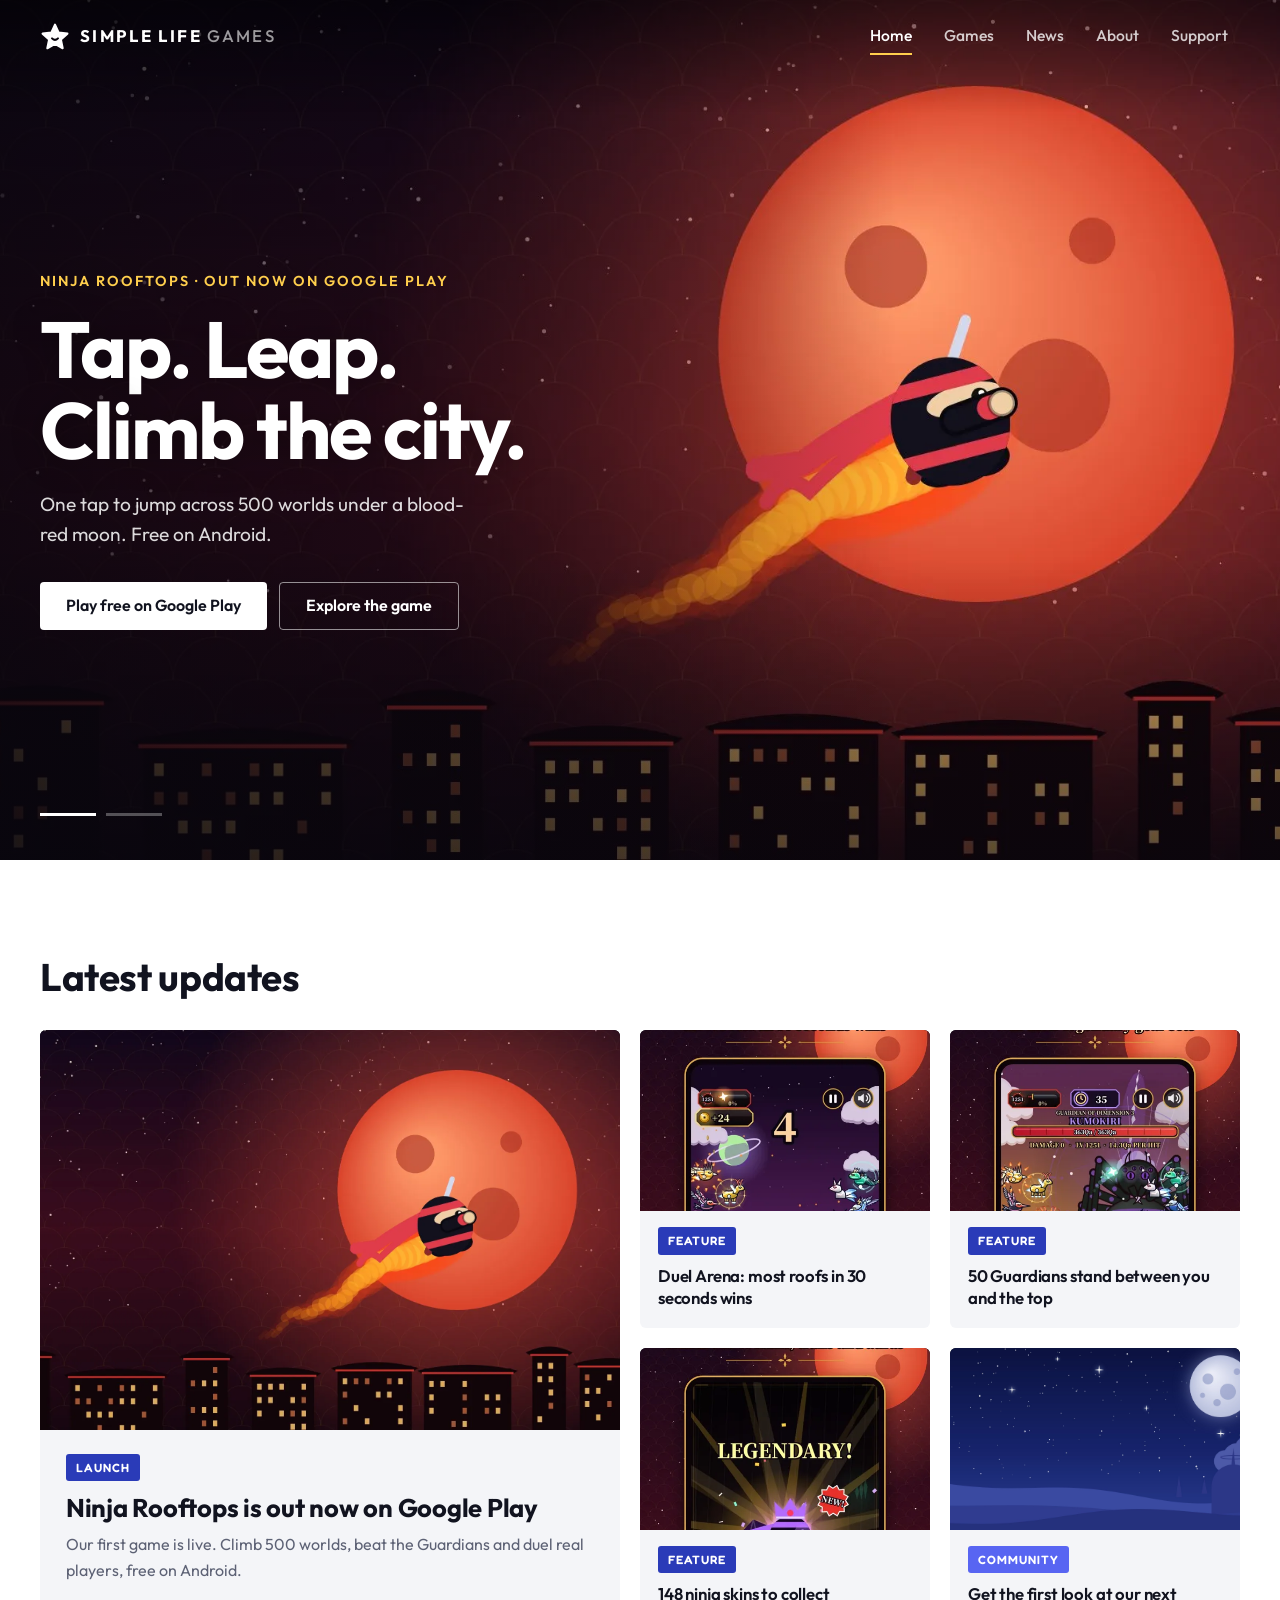
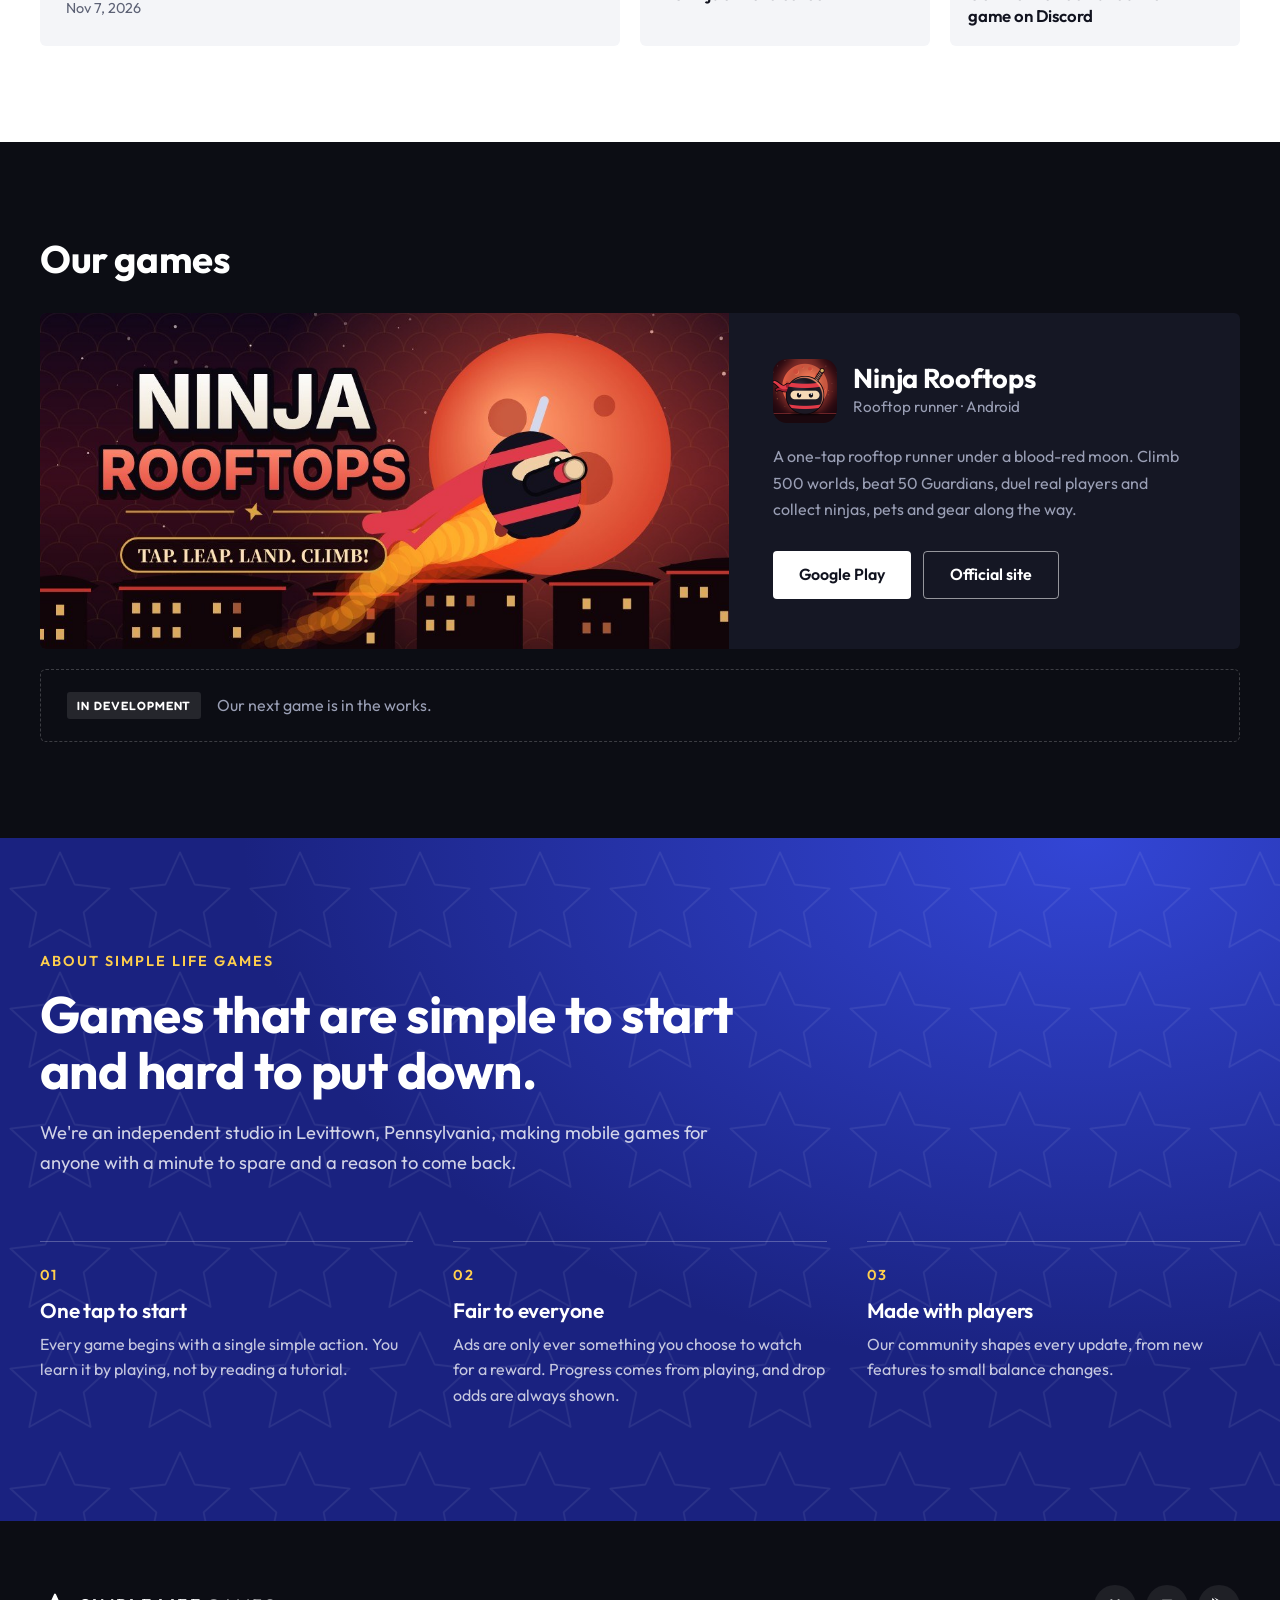
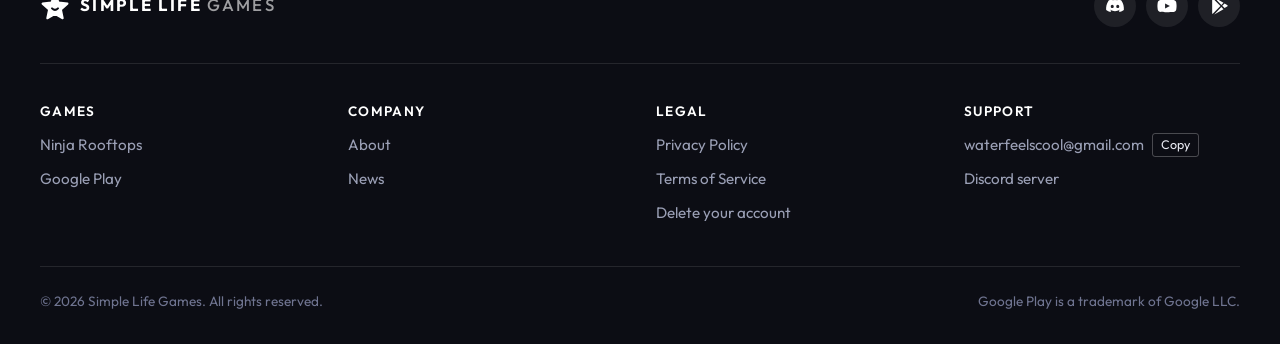
==== commit a3128f17: "Studio-style homepage, new Simple Life Games logo and app icon Full-bleed hero carousel, latest upda" ====
--- a/index.html
+++ b/index.html
@@ -4,116 +4,119 @@
 <meta charset="utf-8">
 <meta name="viewport" content="width=device-width,initial-scale=1,viewport-fit=cover">
 <title>Simple Life Games</title>
-<meta name="description" content="Simple Life Games is an independent studio making small, cozy games for your phone. Our first game, Ninja Rooftops, is out now on Google Play.">
+<meta name="description" content="Simple Life Games is an independent studio making mobile games that are simple to start and hard to put down. Our first game, Ninja Rooftops, is out now on Google Play.">
 <meta property="og:title" content="Simple Life Games">
-<meta property="og:description" content="Simple Life Games is an independent studio making small, cozy games for your phone. Our first game, Ninja Rooftops, is out now on Google Play.">
+<meta property="og:description" content="An independent studio making mobile games that are simple to start and hard to put down. Ninja Rooftops is out now on Google Play.">
 <meta property="og:image" content="https://simplelifegames.com/slg-icon-512.png">
 <meta property="og:type" content="website">
 <meta name="twitter:card" content="summary">
-<meta name="theme-color" content="#0b1240">
+<meta name="theme-color" content="#0c0d14">
+<link rel="icon" type="image/svg+xml" href="icon.svg">
 <link rel="icon" type="image/png" href="favicon.png">
 <link rel="apple-touch-icon" href="apple-touch-icon.png">
 <link rel="preconnect" href="https://fonts.googleapis.com">
 <link rel="preconnect" href="https://fonts.gstatic.com" crossorigin>
-<link rel="stylesheet" href="https://fonts.googleapis.com/css2?family=Atkinson+Hyperlegible:wght@400;700&family=Fredoka:wght@500;600;700&display=swap">
+<link rel="stylesheet" href="https://fonts.googleapis.com/css2?family=Atkinson+Hyperlegible:wght@400;700&family=Fredoka:wght@500;600;700&family=Outfit:wght@400;500;600;700;800&display=swap">
+<link rel="preload" as="image" href="nr-hero.webp" media="(min-width: 721px)">
 <link rel="stylesheet" href="style.css">
+<link rel="stylesheet" href="home.css">
 </head>
 <body class="home">
 <a class="skip" href="#main">Skip to content</a>
 <header class="site-header">
   <nav class="wrap nav" aria-label="Main">
-    <a class="brand" href="index.html"><span>Simple Life Games</span></a>
+    <a class="brand" href="index.html" aria-label="Simple Life Games home"><svg class="mark" viewBox="0 0 200 200" aria-hidden="true"><mask id="slgm"><rect width="200" height="200" fill="#fff"/><path d="M80 116q20 20 40 0" fill="none" stroke="#000" stroke-width="13" stroke-linecap="round"/></mask><path mask="url(#slgm)" d="M100 24 124.4 77.5 182.8 84.2 139.4 124 151.1 181.6 100 152.7 48.9 181.6 60.6 124 17.2 84.2 75.6 77.5Z" fill="currentColor" stroke="currentColor" stroke-width="14" stroke-linejoin="round"/></svg><span>Simple Life <i>Games</i></span></a>
     <button class="menu-btn" aria-label="Open menu" aria-expanded="false"><span></span><span></span><span></span></button>
-    <ul class="nav-links"><li><a href="index.html#games" aria-current="page">Games</a></li><li><a href="ninja-rooftops.html">Ninja Rooftops</a></li><li><a href="index.html#studio">Studio</a></li><li><a href="#contact">Contact</a></li></ul>
+    <ul class="nav-links"><li><a href="index.html" aria-current="page">Home</a></li><li><a href="index.html#games">Games</a></li><li><a href="index.html#news">News</a></li><li><a href="index.html#about">About</a></li><li><a href="#contact">Support</a></li></ul>
   </nav>
 </header>
 
 <main id="main">
-<section class="hero">
-  <div class="wrap hero-grid">
-    <div>
-      <h1>Small, cozy games for your phone.</h1>
-      <p class="lede">We're an independent studio making games you can learn in one tap and still want to play next week. Our first, Ninja Rooftops, is out now on Google Play.</p>
-      <div class="btns">
-        <a class="btn" href="ninja-rooftops.html">See Ninja Rooftops</a>
-        <a class="btn btn-light" data-link="discord" href="https://discord.gg/gemJWqvP2p">Join our Discord</a>
-      </div>
+<section class="stage" data-carousel aria-roledescription="carousel" aria-label="Featured">
+  <article class="slide is-on" aria-roledescription="slide" aria-label="1 of 2">
+    <picture><source media="(max-width: 720px)" srcset="nr-hero-m.webp"><img src="nr-hero.webp" alt="" width="1920" height="1080"></picture>
+    <div class="wrap slide-copy">
+      <p class="eyebrow">Ninja Rooftops · Out now on Google Play</p>
+      <h1>Tap. Leap.<br>Climb the city.</h1>
+      <p class="sub">One tap to jump across 500 worlds under a blood-red moon. Free on Android.</p>
+      <div class="actions"><a class="cta" data-link="playStore" href="https://play.google.com/store/apps/details?id=com.simplelifegames.ninjarooftops">Play free on Google Play</a><a class="cta cta-ghost" href="ninja-rooftops.html">Explore the game</a></div>
     </div>
-    <div class="mascot">
-      <svg viewBox="0 0 200 200" role="img" aria-label="The Simple Life Games star, smiling">
-        <path d="M100 20 124.7 74 183.7 80.8 139.9 121 151.7 179.2 100 150 48.3 179.2 60.1 121 16.3 80.8 75.3 74Z" fill="#ffcf4d" stroke="#262b54" stroke-width="9" stroke-linejoin="round"/>
-        <ellipse cx="86" cy="106" rx="5.5" ry="7.5" fill="#262b54"/><ellipse cx="114" cy="106" rx="5.5" ry="7.5" fill="#262b54"/>
-        <ellipse cx="74" cy="122" rx="8" ry="5" fill="#f59a7c" opacity=".75"/><ellipse cx="126" cy="122" rx="8" ry="5" fill="#f59a7c" opacity=".75"/>
-        <path d="M90 124q10 10 20 0" fill="none" stroke="#262b54" stroke-width="5" stroke-linecap="round"/>
-      </svg>
+  </article>
+  <article class="slide" aria-roledescription="slide" aria-label="2 of 2">
+    <img src="hero-night.jpg" alt="" width="2400" height="1000" loading="lazy">
+    <div class="wrap slide-copy">
+      <p class="eyebrow">In development</p>
+      <h1>Something new<br>is on the way.</h1>
+      <p class="sub">Our next game is in the works. The first look goes to the Discord.</p>
+      <div class="actions"><a class="cta" data-link="discord" href="https://discord.gg/gemJWqvP2p">Join the Discord</a></div>
+    </div>
+  </article>
+  <div class="wrap stage-ui">
+    <div class="pager" role="tablist" aria-label="Choose slide"><button role="tab" aria-selected="true" aria-label="Ninja Rooftops"><i></i></button><button role="tab" aria-selected="false" aria-label="In development"><i></i></button></div>
+  </div>
+</section>
+
+<section class="block" id="news">
+  <div class="wrap">
+    <div class="block-head"><h2>Latest updates</h2></div>
+    <div class="news">
+      <a class="card card-lg" href="ninja-rooftops.html"><figure><img src="nr-hero.webp" alt="" width="1920" height="1080"></figure><div><span class="tag">Launch</span><h3>Ninja Rooftops is out now on Google Play</h3><p>Our first game is live. Climb 500 worlds, beat the Guardians and duel real players, free on Android.</p><time datetime="2026-11-07">Nov 7, 2026</time></div></a>
+      <a class="card" href="ninja-rooftops.html#features"><figure><img src="preview-duel.webp" alt="" width="540" height="960" loading="lazy"></figure><div><span class="tag">Feature</span><h3>Duel Arena: most roofs in 30 seconds wins</h3></div></a>
+      <a class="card" href="ninja-rooftops.html#features"><figure><img src="preview-guardian.webp" alt="" width="540" height="960" loading="lazy"></figure><div><span class="tag">Feature</span><h3>50 Guardians stand between you and the top</h3></div></a>
+      <a class="card" href="ninja-rooftops.html#roster"><figure><img src="preview-chest.webp" alt="" width="540" height="960" loading="lazy"></figure><div><span class="tag">Feature</span><h3>148 ninja skins to collect</h3></div></a>
+      <a class="card" data-link="discord" href="https://discord.gg/gemJWqvP2p"><figure><img src="hero-night.jpg" alt="" width="2400" height="1000" loading="lazy" style="object-position:70% 30%"></figure><div><span class="tag tag-c">Community</span><h3>Get the first look at our next game on Discord</h3></div></a>
     </div>
   </div>
 </section>
 
-<section class="section" id="games">
+<section class="block block-dark" id="games">
   <div class="wrap">
-    <div class="feature-game">
-      <div class="fg-copy">
-        <span class="label">Out now on Google Play</span>
-        <div class="app-id"><img src="nr-icon.png" alt="" width="72" height="72"><h2>Ninja Rooftops</h2></div>
-        <p class="lede">A one-tap rooftop runner under a blood-red moon. Climb 500 worlds, beat the Guardians, duel real players and collect ninjas, pets and gear along the way.</p>
-        <p class="meta">500 worlds · 148 ninja skins · 23 robo pets · 1v1 duels · Free on Android</p>
-        <div class="btns">
-          <a class="btn" href="ninja-rooftops.html">Explore the game</a>
-          <a class="btn btn-light" data-link="playStore" href="https://play.google.com/store/apps/details?id=com.simplelifegames.ninjarooftops">Get it on Google Play</a>
-        </div>
-      </div>
-      <div class="fg-shots">
-        <img src="preview-duel.webp" alt="Duel real players: most roofs in 30 seconds wins" width="540" height="960" loading="lazy">
-        <img src="preview-run.webp" alt="Tap. Leap. Climb. One tap to jump across endless rooftops" width="540" height="960" loading="lazy">
-        <img src="preview-chest.webp" alt="Unlock legendary gear from chests" width="540" height="960" loading="lazy">
+    <div class="block-head"><h2>Our games</h2></div>
+    <div class="product">
+      <a class="product-art" href="ninja-rooftops.html"><img src="nr-feature.jpg" alt="Ninja Rooftops key art" width="1024" height="500" loading="lazy"></a>
+      <div class="product-info">
+        <div class="product-id"><img src="nr-icon.png" alt="" width="64" height="64"><div><h3>Ninja Rooftops</h3><span>Rooftop runner · Android</span></div></div>
+        <p>A one-tap rooftop runner under a blood-red moon. Climb 500 worlds, beat 50 Guardians, duel real players and collect ninjas, pets and gear along the way.</p>
+        <div class="actions"><a class="cta" data-link="playStore" href="https://play.google.com/store/apps/details?id=com.simplelifegames.ninjarooftops">Google Play</a><a class="cta cta-ghost" href="ninja-rooftops.html">Official site</a></div>
       </div>
     </div>
-    <p class="next">Something new is in the works, and the first look goes to our Discord. <a data-link="discord" href="https://discord.gg/gemJWqvP2p">Come see it early</a>.</p>
+    <div class="soon"><span class="tag">In development</span><p>Our next game is in the works.</p></div>
   </div>
 </section>
 
-<section class="section tint" id="studio">
+<section class="about" id="about">
   <div class="wrap">
-    <div class="section-head">
-      <span class="label">The studio</span>
-      <h2>How we make games</h2>
+    <div class="about-head">
+      <p class="eyebrow">About Simple Life Games</p>
+      <h2>Games that are simple to start and hard to put down.</h2>
+      <p class="sub">We're an independent studio in Levittown, Pennsylvania, making mobile games for anyone with a minute to spare and a reason to come back.</p>
     </div>
-    <div class="notes">
-      <div class="note"><h3>One tap to start</h3><p>Every game begins with a single simple action. You learn it by playing, not by reading a tutorial.</p></div>
-      <div class="note"><h3>Fair to everyone</h3><p>Ads are only ever something you choose to watch for a reward. Progress comes from playing, and drop odds are always shown.</p></div>
-      <div class="note"><h3>Made with players</h3><p>Our players and Discord community shape every update, from new features to small balance changes.</p></div>
-    </div>
-  </div>
-</section>
-
-<section class="community">
-  <div class="wrap inner">
-    <div>
-      <h2>Come hang out with us</h2>
-      <p>Chat with other players, report bugs, vote on what we build next and see new games before anyone else.</p>
-      <p class="live" data-discord hidden><i></i><span></span></p>
-    </div>
-    <div class="btns"><a class="btn" data-link="discord" href="https://discord.gg/gemJWqvP2p">Join the Discord</a></div>
+    <ol class="pillars">
+      <li><h3>One tap to start</h3><p>Every game begins with a single simple action. You learn it by playing, not by reading a tutorial.</p></li>
+      <li><h3>Fair to everyone</h3><p>Ads are only ever something you choose to watch for a reward. Progress comes from playing, and drop odds are always shown.</p></li>
+      <li><h3>Made with players</h3><p>Our community shapes every update, from new features to small balance changes.</p></li>
+    </ol>
   </div>
 </section>
 </main>
+
 <footer class="site-footer" id="contact">
   <div class="wrap">
-    <div class="foot">
-      <div>
-        <a class="brand" href="index.html"><span>Simple Life Games</span></a>
-        <p>An independent game studio in Levittown, Pennsylvania, making small, cozy games for your phone.</p>
+    <div class="foot-top">
+      <a class="brand" href="index.html" aria-label="Simple Life Games home"><svg class="mark" viewBox="0 0 200 200" aria-hidden="true"><mask id="slgm2"><rect width="200" height="200" fill="#fff"/><path d="M80 116q20 20 40 0" fill="none" stroke="#000" stroke-width="13" stroke-linecap="round"/></mask><path mask="url(#slgm2)" d="M100 24 124.4 77.5 182.8 84.2 139.4 124 151.1 181.6 100 152.7 48.9 181.6 60.6 124 17.2 84.2 75.6 77.5Z" fill="currentColor" stroke="currentColor" stroke-width="14" stroke-linejoin="round"/></svg><span>Simple Life <i>Games</i></span></a>
+      <div class="social">
+        <a data-link="discord" href="https://discord.gg/gemJWqvP2p" aria-label="Discord"><svg viewBox="0 0 24 24" fill="currentColor" aria-hidden="true"><path d="M19.6 5.3A16.5 16.5 0 0 0 15.5 4l-.5 1a15 15 0 0 0-6 0L8.5 4a16.5 16.5 0 0 0-4.1 1.3C1.8 9.2 1.1 13 1.4 16.7A16.6 16.6 0 0 0 6.5 19.3l1-1.6a10.7 10.7 0 0 1-1.7-.8l.4-.3a11.8 11.8 0 0 0 11.6 0l.4.3a10.7 10.7 0 0 1-1.7.8l1 1.6a16.5 16.5 0 0 0 5.1-2.6c.4-4.3-.6-8-3-11.4ZM8.7 14.5c-1 0-1.8-.9-1.8-2s.8-2 1.8-2 1.8.9 1.8 2-.8 2-1.8 2Zm6.6 0c-1 0-1.8-.9-1.8-2s.8-2 1.8-2 1.8.9 1.8 2-.8 2-1.8 2Z"/></svg></a>
+        <a data-link="youtube" href="https://www.youtube.com/@simplelifegames" aria-label="YouTube"><svg viewBox="0 0 24 24" fill="currentColor" aria-hidden="true"><path d="M23 7.2a3 3 0 0 0-2.1-2.1C19 4.6 12 4.6 12 4.6s-7 0-8.9.5A3 3 0 0 0 1 7.2 31 31 0 0 0 .5 12a31 31 0 0 0 .5 4.8 3 3 0 0 0 2.1 2.1c1.9.5 8.9.5 8.9.5s7 0 8.9-.5a3 3 0 0 0 2.1-2.1 31 31 0 0 0 .5-4.8 31 31 0 0 0-.5-4.8ZM9.7 15V9l5.8 3-5.8 3Z"/></svg></a>
+        <a data-link="playStore" href="https://play.google.com/store/apps/details?id=com.simplelifegames.ninjarooftops" aria-label="Google Play"><svg viewBox="0 0 24 24" aria-hidden="true"><path fill="currentColor" d="M4.2 2.3c-.3.3-.4.7-.4 1.2v17c0 .5.1.9.4 1.2l9.5-9.7-9.5-9.7Zm10.6 10.8 2.6 2.7-11.1 6.3 8.5-9Zm3.9-4.1 3 1.7c.9.5.9 1.4 0 1.9l-3 1.7-2.8-2.7 2.8-2.6Zm-1.3-.8L6.3 1.9l8.5 8.9 2.6-2.6Z"/></svg></a>
       </div>
-      <div><h4>Games</h4><ul><li><a href="ninja-rooftops.html">Ninja Rooftops</a></li><li><a data-link="playStore" href="https://play.google.com/store/apps/details?id=com.simplelifegames.ninjarooftops">Get it on Google Play</a></li></ul></div>
-      <div><h4>Studio</h4><ul><li><a href="index.html#studio">About</a></li><li><a href="privacy.html">Privacy Policy</a></li><li><a href="terms.html">Terms of Service</a></li><li><a href="delete-account.html">Delete your account</a></li></ul></div>
-      <div><h4>Contact</h4><ul>
-        <li class="contact-line"><svg viewBox="0 0 24 24" fill="none" stroke="currentColor" stroke-width="2" aria-hidden="true"><rect x="3" y="5" width="18" height="14"/><path d="m4 7 8 6 8-6"/></svg><a data-email href="mailto:waterfeelscool@gmail.com">waterfeelscool@gmail.com</a><button class="copy-btn" type="button">Copy</button></li>
-        <li><a class="contact-line" data-link="discord" href="https://discord.gg/gemJWqvP2p"><svg viewBox="0 0 24 24" fill="currentColor" aria-hidden="true"><path d="M19.6 5.3A16.5 16.5 0 0 0 15.5 4l-.5 1a15 15 0 0 0-6 0L8.5 4a16.5 16.5 0 0 0-4.1 1.3C1.8 9.2 1.1 13 1.4 16.7A16.6 16.6 0 0 0 6.5 19.3l1-1.6a10.7 10.7 0 0 1-1.7-.8l.4-.3a11.8 11.8 0 0 0 11.6 0l.4.3a10.7 10.7 0 0 1-1.7.8l1 1.6a16.5 16.5 0 0 0 5.1-2.6c.4-4.3-.6-8-3-11.4ZM8.7 14.5c-1 0-1.8-.9-1.8-2s.8-2 1.8-2 1.8.9 1.8 2-.8 2-1.8 2Zm6.6 0c-1 0-1.8-.9-1.8-2s.8-2 1.8-2 1.8.9 1.8 2-.8 2-1.8 2Z"/></svg><span>Discord server</span></a></li>
-        <li><a class="contact-line" data-link="youtube" href="https://www.youtube.com/@simplelifegames"><svg viewBox="0 0 24 24" fill="currentColor" aria-hidden="true"><path d="M23 7.2a3 3 0 0 0-2.1-2.1C19 4.6 12 4.6 12 4.6s-7 0-8.9.5A3 3 0 0 0 1 7.2 31 31 0 0 0 .5 12a31 31 0 0 0 .5 4.8 3 3 0 0 0 2.1 2.1c1.9.5 8.9.5 8.9.5s7 0 8.9-.5a3 3 0 0 0 2.1-2.1 31 31 0 0 0 .5-4.8 31 31 0 0 0-.5-4.8ZM9.7 15V9l5.8 3-5.8 3Z"/></svg><span>YouTube</span></a></li>
-      </ul></div>
     </div>
-    <div class="legal"><span>&copy; <span data-year>2026</span> Simple Life Games</span><span><a href="privacy.html">Privacy</a> &middot; <a href="terms.html">Terms</a> &middot; Google Play is a trademark of Google LLC.</span></div>
+    <div class="foot-cols">
+      <div><h4>Games</h4><ul><li><a href="ninja-rooftops.html">Ninja Rooftops</a></li><li><a data-link="playStore" href="https://play.google.com/store/apps/details?id=com.simplelifegames.ninjarooftops">Google Play</a></li></ul></div>
+      <div><h4>Company</h4><ul><li><a href="index.html#about">About</a></li><li><a href="index.html#news">News</a></li></ul></div>
+      <div><h4>Legal</h4><ul><li><a href="privacy.html">Privacy Policy</a></li><li><a href="terms.html">Terms of Service</a></li><li><a href="delete-account.html">Delete your account</a></li></ul></div>
+      <div><h4>Support</h4><ul><li class="contact-line"><a data-email href="mailto:waterfeelscool@gmail.com">waterfeelscool@gmail.com</a><button class="copy-btn" type="button">Copy</button></li><li><a data-link="discord" href="https://discord.gg/gemJWqvP2p">Discord server</a></li></ul></div>
+    </div>
+    <div class="legal"><span>&copy; <span data-year>2026</span> Simple Life Games. All rights reserved.</span><span>Google Play is a trademark of Google LLC.</span></div>
   </div>
 </footer>
 <script src="site.js"></script>
--- a/style.css
+++ b/style.css
@@ -392,78 +392,15 @@
   .fg-shots img { width: 31%; }
 }
 
-/* ===================== home: clean ===================== */
-.home { --bg: #fbf8f2; --line: #e7e1d4; background: var(--bg); color: var(--ink); }
-.home .site-header { position: sticky; background: var(--bg); border-bottom: 1px solid var(--line); }
-.home .nav { height: 68px; }
-.home .nav-links a { font-weight: 700; color: var(--ink-soft); padding: 8px 12px; }
-.home .nav-links a:hover, .home .nav-links a[aria-current="page"] { background: none; color: var(--ink); }
-.home .menu-btn { background: none; box-shadow: none; border: 1px solid var(--line); border-radius: 8px; }
-.home .menu-btn span { height: 2px; margin: 5px 0; }
-
-.home .btn { border-radius: 10px; padding: 13px 22px; box-shadow: none; background: var(--ink); color: #fff; white-space: nowrap; transition: background .15s; }
-.home .btn:hover { transform: none; background: #343a6e; }
-.home .btn:active { transform: none; box-shadow: none; }
-.home .btn-light { background: transparent; color: var(--ink); border: 1px solid #cfc8b8; }
-.home .btn-light:hover { background: #f1ece1; }
-
-/* hero */
-.home .hero { background: none; padding: 88px 0 72px; overflow: visible; }
-.home .hero-grid { grid-template-columns: 1fr auto; gap: 48px; padding: 0; }
-.home .hero h1 { color: var(--ink); text-shadow: none; filter: none; font-weight: 600; letter-spacing: -.01em; line-height: 1.05; max-width: 13ch; }
-.home .hero .lede { color: var(--ink-soft); font-size: 1.2rem; max-width: 44ch; }
-.home .mascot { width: 220px; aspect-ratio: auto; margin-right: 24px; }
-.home .mascot svg { width: 100%; height: auto; transform: rotate(-6deg); }
-
-/* sections */
-.home .section { padding: 72px 0; }
-.home .section.tint { background: none; border: 0; border-top: 1px solid var(--line); }
-.home .label { color: var(--ink-soft); font-family: var(--body); font-weight: 700; font-size: .85rem; letter-spacing: .1em; }
-.home h2 { font-weight: 600; letter-spacing: -.01em; }
-
-/* featured game */
-.home #games { padding-top: 8px; }
-.home .feature-game { border: 0; border-radius: 16px; }
-.home .feature-game .label { color: #ffb08a; }
-.home .feature-game .app-id img { border-radius: 16px; border-width: 2px; }
-.home .feature-game .btn { background: #f6ead2; color: #14060a; }
-.home .feature-game .btn:hover { background: #fff; }
-.home .feature-game .btn-light { background: transparent; color: #f6ead2; border-color: rgba(246, 234, 210, .4); }
-.home .feature-game .btn-light:hover { background: rgba(246, 234, 210, .08); }
-.home .fg-shots img { border-radius: 10px 10px 0 0; box-shadow: none; }
-.home .meta { margin-top: 18px; color: #e2cfb6; font-weight: 700; font-size: .95rem; }
-.home .next { display: block; max-width: none; margin-top: 24px; padding: 0; background: none; border: 0; color: var(--ink-soft); }
-.home .next a { color: var(--ink); font-weight: 700; }
-
-/* studio */
-.home .section-head { margin-bottom: 32px; }
-.home .notes { gap: 40px; }
-.home .note { border-top: 1px solid var(--ink); padding-top: 16px; }
-.home .note h3 { font-size: 1.2rem; }
-.home .note h3::before { display: none; }
-
-/* community */
-.home .community { background: none; color: var(--ink); padding: 72px 0; border-top: 1px solid var(--line); }
-.home .community .inner { gap: 32px; }
-.home .community h2 { color: var(--ink); }
-.home .community p { color: var(--ink-soft); }
-
-/* footer */
-.home .site-footer { background: none; border-top: 1px solid var(--line); }
-.home .legal { border-top: 1px solid var(--line); }
-.home .copy-btn { background: none; border: 1px solid #cfc8b8; border-radius: 6px; }
-
-@media (max-width: 960px) {
-  .home .hero-grid { grid-template-columns: 1fr; }
-  .home .mascot { width: 120px; order: -1; justify-self: start; margin: 0; }
-  .home .hero { padding: 48px 0 56px; }
-}
-@media (max-width: 720px) {
-  .home .nav-links { background: var(--bg); border-bottom: 1px solid var(--line); }
-  .home .section, .home .community { padding: 56px 0; }
-}
 .btn svg[viewBox="0 0 24 24"] path[fill] { fill: currentColor; }
 .get-game { display: flex; align-items: center; gap: 44px; padding: 44px 48px; border: 1px solid rgba(227, 180, 90, .45); background: radial-gradient(ellipse at 15% 50%, rgba(184, 32, 44, .35), transparent 60%), linear-gradient(180deg, var(--lac-3), var(--lac-2)); }
 .get-game img { width: 160px; height: 160px; flex: none; border-radius: 36px; border: 3px solid var(--gold); box-shadow: 0 20px 40px rgba(0, 0, 0, .5); }
 .get-game h2 { color: #fff3dc; }
 @media (max-width: 720px) { .get-game { flex-direction: column; align-items: flex-start; gap: 24px; padding: 32px 24px; } .get-game img { width: 112px; height: 112px; border-radius: 26px; } }
+
+/* ===================== brand lockup (all pages) ===================== */
+.brand { gap: 10px; }
+.brand .mark { width: 30px; height: 30px; flex: none; }
+.brand span { font-family: "Outfit", var(--head); font-weight: 700; font-size: 1.05rem; letter-spacing: .14em; text-transform: uppercase; white-space: nowrap; }
+.brand span i { font-style: normal; font-weight: 500; opacity: .6; }
+@media (max-width: 720px) { .brand span { font-size: .92rem; letter-spacing: .12em; } .brand .mark { width: 26px; height: 26px; } }
--- a/home.css
+++ b/home.css
@@ -0,0 +1,154 @@
+/* ===== Simple Life Games: studio homepage ===== */
+.home {
+  --ink: #11131f; --muted: #5d6275; --line: #e6e7ec; --bg: #ffffff; --soft: #f4f5f8;
+  --dark: #0c0d14; --dark-2: #151724; --on-dark: #e9eaf2; --on-dark-muted: #9a9fb5;
+  --brand: #2a3bb8; --star: #ffcf4d;
+  --sans: "Outfit", system-ui, -apple-system, "Segoe UI", sans-serif;
+  --wrap: 1240px;
+  font-family: var(--sans); font-size: 1rem; color: var(--ink); background: var(--bg);
+}
+.home h1, .home h2, .home h3, .home h4 { font-family: var(--sans); letter-spacing: -.01em; }
+.home p { max-width: none; }
+
+/* ---------- header: transparent over the hero, solid once you scroll ---------- */
+.home .site-header { position: fixed; left: 0; right: 0; background: transparent; border: 0; color: #fff; transition: background .25s; }
+.home .site-header::before { content: ""; position: absolute; inset: 0 0 -40px; background: linear-gradient(180deg, rgba(0, 0, 0, .45), transparent); pointer-events: none; transition: opacity .25s; }
+.home .site-header.scrolled, .home .site-header.menu-open { background: var(--dark); }
+.home .site-header.scrolled::before { opacity: 0; }
+.home .nav { position: relative; height: 72px; }
+.home .nav-links { gap: 8px; }
+.home .nav-links a { font-weight: 500; font-size: .98rem; color: rgba(255, 255, 255, .78); padding: 8px 12px; position: relative; }
+.home .nav-links a:hover, .home .nav-links a[aria-current="page"] { background: none; color: #fff; }
+.home .nav-links a[aria-current="page"]::after { content: ""; position: absolute; left: 12px; right: 12px; bottom: 2px; height: 2px; background: var(--star); }
+.home .menu-btn { background: none; box-shadow: none; }
+.home .menu-btn span { background: #fff; height: 2px; margin: 5px 0; }
+
+/* ---------- buttons ---------- */
+.actions { display: flex; flex-wrap: wrap; gap: 12px; margin-top: 32px; }
+.cta { display: inline-flex; align-items: center; justify-content: center; min-height: 48px; padding: 0 26px; border-radius: 4px; font-weight: 600; font-size: 1rem; text-decoration: none; background: #fff; color: var(--ink); transition: background .15s, color .15s, border-color .15s; white-space: nowrap; }
+.cta:hover { background: var(--star); }
+.cta-ghost { background: transparent; color: #fff; border: 1px solid rgba(255, 255, 255, .55); }
+.cta-ghost:hover { background: rgba(255, 255, 255, .1); border-color: #fff; }
+
+/* ---------- hero carousel ---------- */
+.stage { position: relative; height: min(100vh, 860px); min-height: 560px; background: var(--dark); color: #fff; overflow: hidden; }
+.slide { position: absolute; inset: 0; display: flex; align-items: center; opacity: 0; visibility: hidden; transition: opacity .8s, visibility 0s .8s; }
+.slide.is-on { opacity: 1; visibility: visible; transition: opacity .8s; }
+.slide > img, .slide picture img { position: absolute; inset: 0; width: 100%; height: 100%; object-fit: cover; }
+.slide::after { content: ""; position: absolute; inset: 0; background: linear-gradient(90deg, rgba(8, 6, 14, .78) 0%, rgba(8, 6, 14, .35) 45%, transparent 70%), linear-gradient(0deg, rgba(8, 6, 14, .6), transparent 35%); }
+.slide-copy { position: relative; z-index: 2; padding-top: 40px; }
+.slide.is-on .slide-copy > * { animation: rise .7s both; }
+.slide.is-on .slide-copy > :nth-child(2) { animation-delay: .08s; }
+.slide.is-on .slide-copy > :nth-child(3) { animation-delay: .16s; }
+.slide.is-on .slide-copy > :nth-child(4) { animation-delay: .24s; }
+@keyframes rise { from { opacity: 0; transform: translateY(18px); } to { opacity: 1; transform: none; } }
+.eyebrow { font-weight: 600; font-size: .9rem; letter-spacing: .14em; text-transform: uppercase; color: var(--star); }
+.stage h1 { font-size: clamp(2.6rem, 6.2vw, 5.2rem); font-weight: 700; line-height: 1.02; letter-spacing: -.025em; margin-top: 16px; color: #fff; text-shadow: 0 2px 30px rgba(0, 0, 0, .35); max-width: none; }
+.stage .sub { font-size: 1.2rem; color: rgba(255, 255, 255, .85); margin-top: 18px; max-width: 34ch; }
+.stage-ui { position: absolute; left: 0; right: 0; bottom: 36px; z-index: 3; }
+.pager { display: flex; gap: 10px; }
+.pager button { width: 56px; height: 20px; padding: 0; background: none; border: 0; cursor: pointer; display: flex; align-items: center; }
+.pager i { display: block; width: 100%; height: 3px; background: rgba(255, 255, 255, .3); position: relative; overflow: hidden; }
+.pager i::after { content: ""; position: absolute; inset: 0; background: #fff; transform: scaleX(0); transform-origin: left; }
+.pager [aria-selected="true"] i::after { animation: fill var(--dur, 7s) linear forwards; }
+.stage.paused .pager [aria-selected="true"] i::after, .stage.static .pager [aria-selected="true"] i::after { animation: none; transform: scaleX(1); }
+@keyframes fill { to { transform: scaleX(1); } }
+
+/* ---------- section blocks ---------- */
+.block { padding: 96px 0; }
+.block-head { display: flex; align-items: end; justify-content: space-between; margin-bottom: 32px; }
+.block-head h2 { font-size: clamp(1.8rem, 3vw, 2.4rem); font-weight: 700; }
+.tag { display: inline-block; font-size: .75rem; font-weight: 600; letter-spacing: .08em; text-transform: uppercase; padding: 4px 10px; border-radius: 3px; background: var(--brand); color: #fff; }
+.tag-c { background: #5865f2; }
+
+/* latest updates */
+.news { display: grid; grid-template-columns: 2fr 1fr 1fr; grid-template-rows: auto auto; gap: 20px; }
+.card { display: flex; flex-direction: column; text-decoration: none; color: inherit; background: var(--soft); border-radius: 6px; overflow: hidden; }
+.card figure { margin: 0; aspect-ratio: 16 / 10; overflow: hidden; background: var(--dark); }
+.card figure img { width: 100%; height: 100%; object-fit: cover; object-position: center 22%; transition: transform .5s; }
+.card:hover figure img { transform: scale(1.04); }
+.card > div { padding: 16px 18px 20px; }
+.card h3 { font-size: 1.05rem; font-weight: 600; line-height: 1.3; margin-top: 10px; }
+.card:hover h3 { color: var(--brand); }
+.card-lg { grid-row: span 2; }
+.card-lg figure { aspect-ratio: auto; flex: 1; min-height: 280px; }
+.card-lg figure img { object-position: 72% 50%; }
+.card-lg > div { padding: 24px 26px 26px; }
+.card-lg h3 { font-size: 1.6rem; font-weight: 700; }
+.card-lg p { color: var(--muted); margin-top: 8px; }
+.card time { display: block; color: var(--muted); font-size: .9rem; margin-top: 14px; }
+
+/* our games */
+.block-dark { background: var(--dark); color: var(--on-dark); }
+.block-dark h2, .block-dark h3 { color: #fff; }
+.product { display: grid; grid-template-columns: 1.35fr 1fr; background: var(--dark-2); border-radius: 6px; overflow: hidden; }
+.product-art { display: block; overflow: hidden; }
+.product-art img { width: 100%; height: 100%; object-fit: cover; transition: transform .6s; }
+.product-art:hover img { transform: scale(1.03); }
+.product-info { padding: 44px 44px 48px; display: flex; flex-direction: column; justify-content: center; }
+.product-id { display: flex; align-items: center; gap: 16px; }
+.product-id img { width: 64px; height: 64px; border-radius: 14px; }
+.product-id h3 { font-size: 1.7rem; font-weight: 700; }
+.product-id span { color: var(--on-dark-muted); font-size: .95rem; }
+.product-info > p { color: var(--on-dark-muted); margin-top: 20px; line-height: 1.65; }
+.product .actions { margin-top: 28px; }
+.soon { display: flex; align-items: center; gap: 16px; margin-top: 20px; padding: 22px 26px; border: 1px dashed rgba(255, 255, 255, .2); border-radius: 6px; color: var(--on-dark-muted); }
+.soon .tag { background: rgba(255, 255, 255, .1); }
+
+/* about: brand band with a star pattern */
+.about { position: relative; padding: 112px 0; color: #fff; overflow: hidden;
+  background-color: #1a2280;
+  background-image: url("data:image/svg+xml,%3Csvg xmlns='http://www.w3.org/2000/svg' width='120' height='120' viewBox='0 0 200 200'%3E%3Cpath d='M100 24 124.4 77.5 182.8 84.2 139.4 124 151.1 181.6 100 152.7 48.9 181.6 60.6 124 17.2 84.2 75.6 77.5Z' fill='none' stroke='%23ffffff' stroke-opacity='.07' stroke-width='3' stroke-linejoin='round'/%3E%3C/svg%3E"), radial-gradient(ellipse at 85% 0%, #3346d6 0%, transparent 55%);
+}
+.about-head { max-width: 760px; }
+.about h2 { font-size: clamp(2rem, 4vw, 3.2rem); font-weight: 700; line-height: 1.08; margin-top: 14px; color: #fff; }
+.about .sub { font-size: 1.15rem; color: rgba(255, 255, 255, .8); margin-top: 20px; max-width: 56ch; }
+.pillars { list-style: none; padding: 0; margin-top: 64px; display: grid; grid-template-columns: repeat(3, 1fr); gap: 40px; counter-reset: p; }
+.pillars li { border-top: 1px solid rgba(255, 255, 255, .25); padding-top: 22px; counter-increment: p; }
+.pillars li::before { content: "0" counter(p); display: block; font-weight: 600; color: var(--star); font-size: .9rem; letter-spacing: .1em; margin-bottom: 12px; }
+.pillars h3 { font-size: 1.3rem; font-weight: 600; color: #fff; }
+.pillars p { color: rgba(255, 255, 255, .75); margin-top: 10px; line-height: 1.6; }
+
+/* ---------- footer ---------- */
+.home .site-footer { background: var(--dark); color: var(--on-dark-muted); border: 0; padding: 64px 0 32px; font-size: .95rem; }
+.foot-top { display: flex; align-items: center; justify-content: space-between; gap: 24px; padding-bottom: 36px; border-bottom: 1px solid rgba(255, 255, 255, .1); }
+.home .site-footer .brand { color: #fff; }
+.social { display: flex; gap: 10px; }
+.social a { display: grid; place-items: center; width: 42px; height: 42px; border-radius: 50%; background: rgba(255, 255, 255, .08); color: #fff; transition: background .15s, color .15s; }
+.social a:hover { background: var(--star); color: var(--ink); }
+.social svg { width: 20px; height: 20px; }
+.foot-cols { display: grid; grid-template-columns: repeat(4, 1fr); gap: 32px; padding: 40px 0; }
+.foot-cols h4 { font-size: .85rem; font-weight: 600; letter-spacing: .1em; text-transform: uppercase; color: #fff; margin-bottom: 14px; }
+.foot-cols ul { list-style: none; padding: 0; display: grid; gap: 10px; }
+.foot-cols a { text-decoration: none; }
+.foot-cols a:hover { color: #fff; }
+.home .copy-btn { font: inherit; font-size: .78rem; background: none; color: var(--on-dark); border: 1px solid rgba(255, 255, 255, .25); border-radius: 3px; padding: 1px 8px; }
+.home .legal { margin-top: 0; padding-top: 24px; border-top: 1px solid rgba(255, 255, 255, .1); color: #6f7490; font-size: .85rem; }
+
+/* ---------- responsive ---------- */
+@media (max-width: 960px) {
+  .news { grid-template-columns: 1fr 1fr; }
+  .card-lg { grid-column: 1 / -1; grid-row: auto; }
+  .card-lg figure { aspect-ratio: 1024 / 500; min-height: 0; }
+  .product { grid-template-columns: 1fr; }
+  .product-art img { aspect-ratio: 1024 / 500; }
+  .product-info { padding: 32px 28px 36px; }
+  .pillars { grid-template-columns: 1fr; gap: 28px; }
+  .foot-cols { grid-template-columns: 1fr 1fr; }
+}
+@media (max-width: 720px) {
+  .home .nav-links { background: var(--dark); border: 0; padding: 8px 20px 20px; }
+  .home .nav-links a[aria-current="page"]::after { display: none; }
+  .stage { height: 88svh; min-height: 520px; max-height: 760px; }
+  .slide { align-items: flex-end; padding-bottom: 96px; }
+  .slide::after { background: linear-gradient(0deg, rgba(8, 6, 14, .92) 0%, rgba(8, 6, 14, .5) 45%, rgba(8, 6, 14, .1) 75%); }
+  .stage .sub { font-size: 1.05rem; }
+  .actions .cta { flex: 1 1 auto; }
+  .block { padding: 64px 0; }
+  .news { grid-template-columns: 1fr; }
+  .about { padding: 80px 0; }
+  .foot-top { flex-direction: column; align-items: flex-start; }
+}
+.home .wrap { width: min(100% - 80px, var(--wrap)); }
+@media (max-width: 720px) { .home .wrap { width: calc(100% - 32px); } }
+.home section, .home footer { scroll-margin-top: 72px; }
